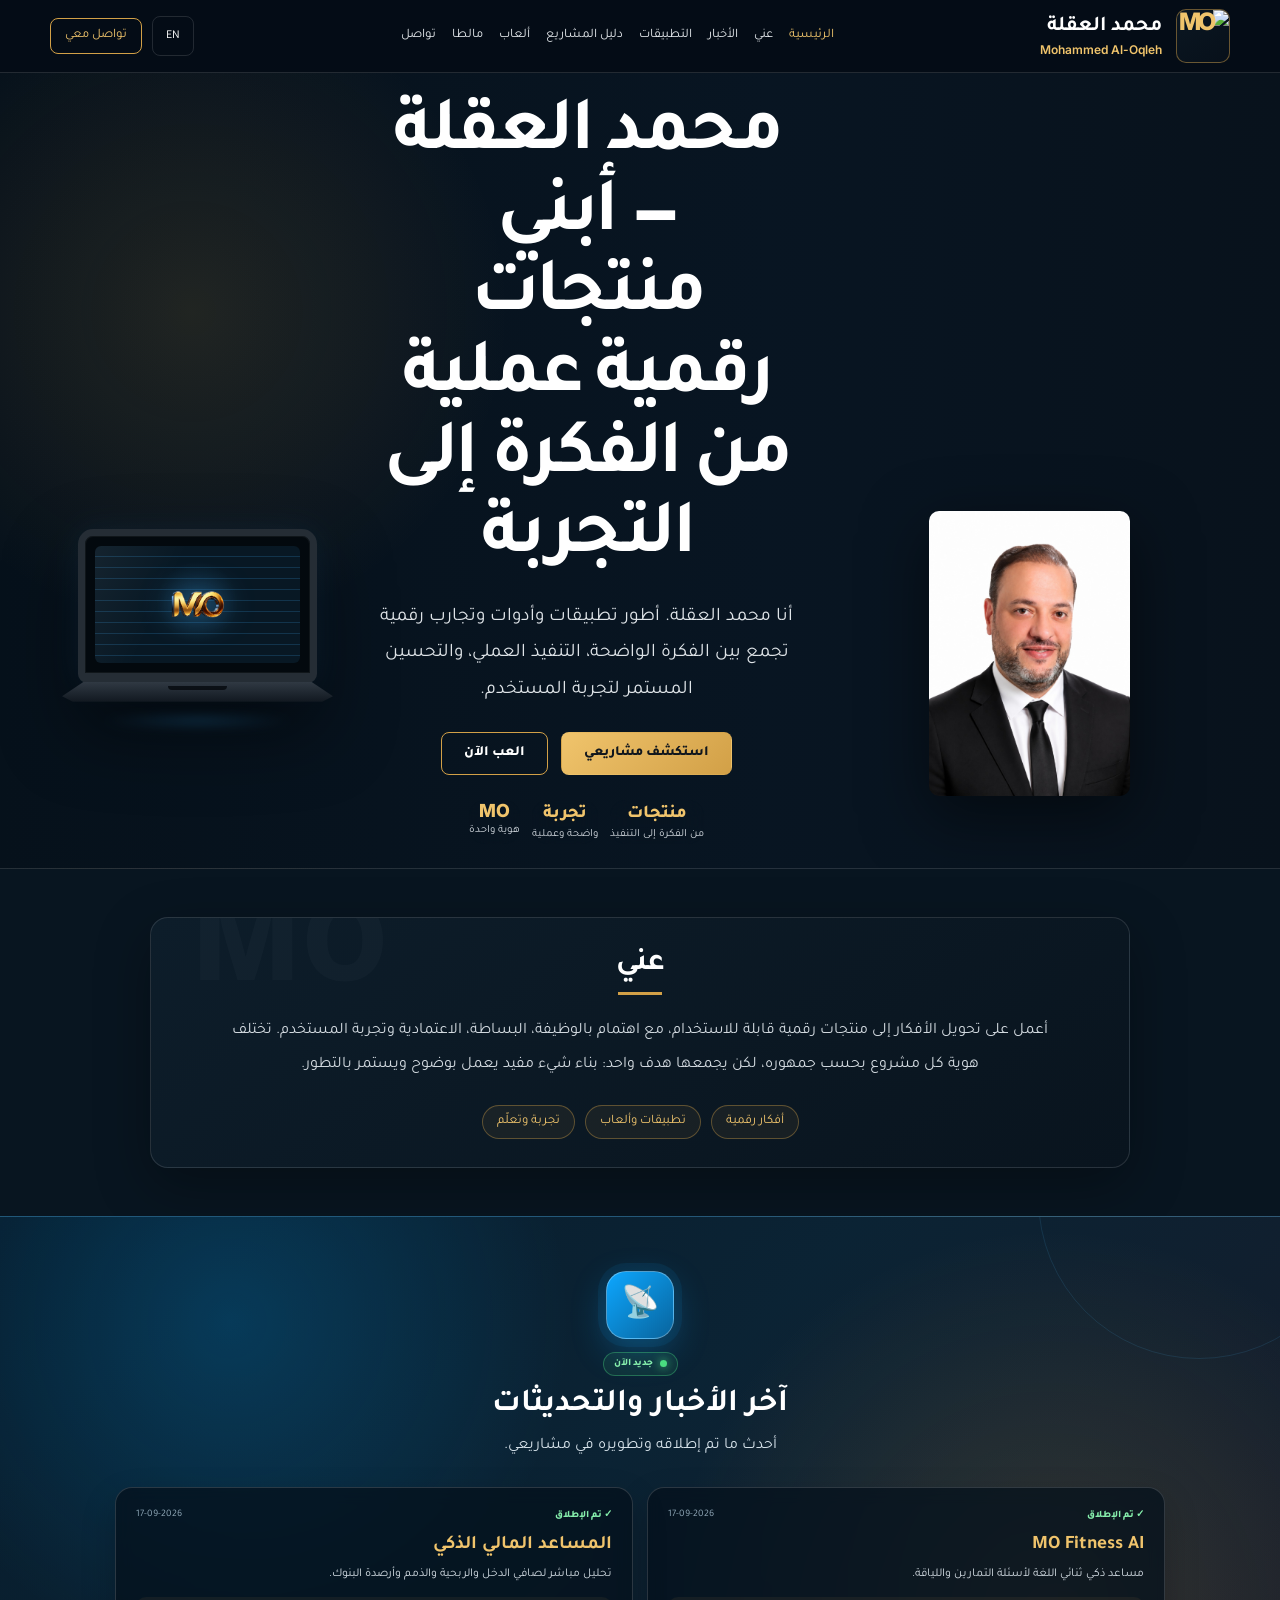
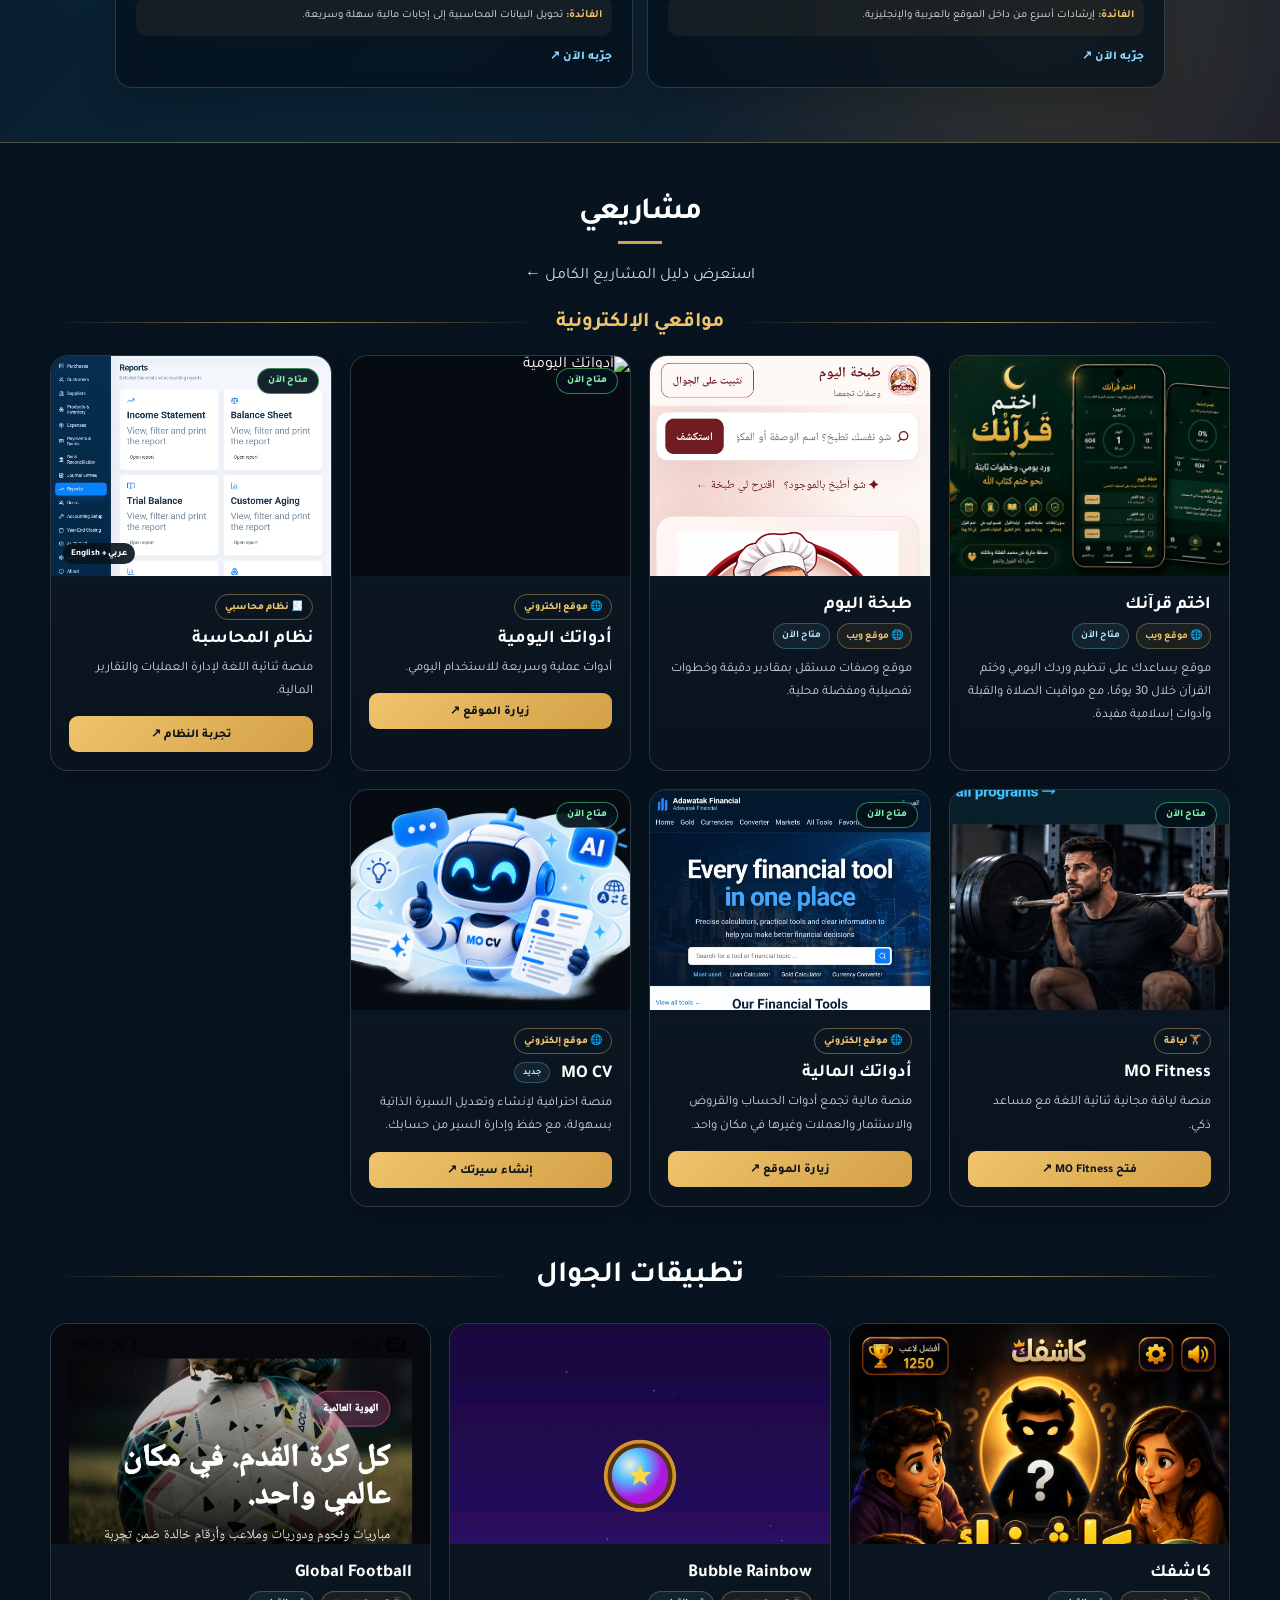
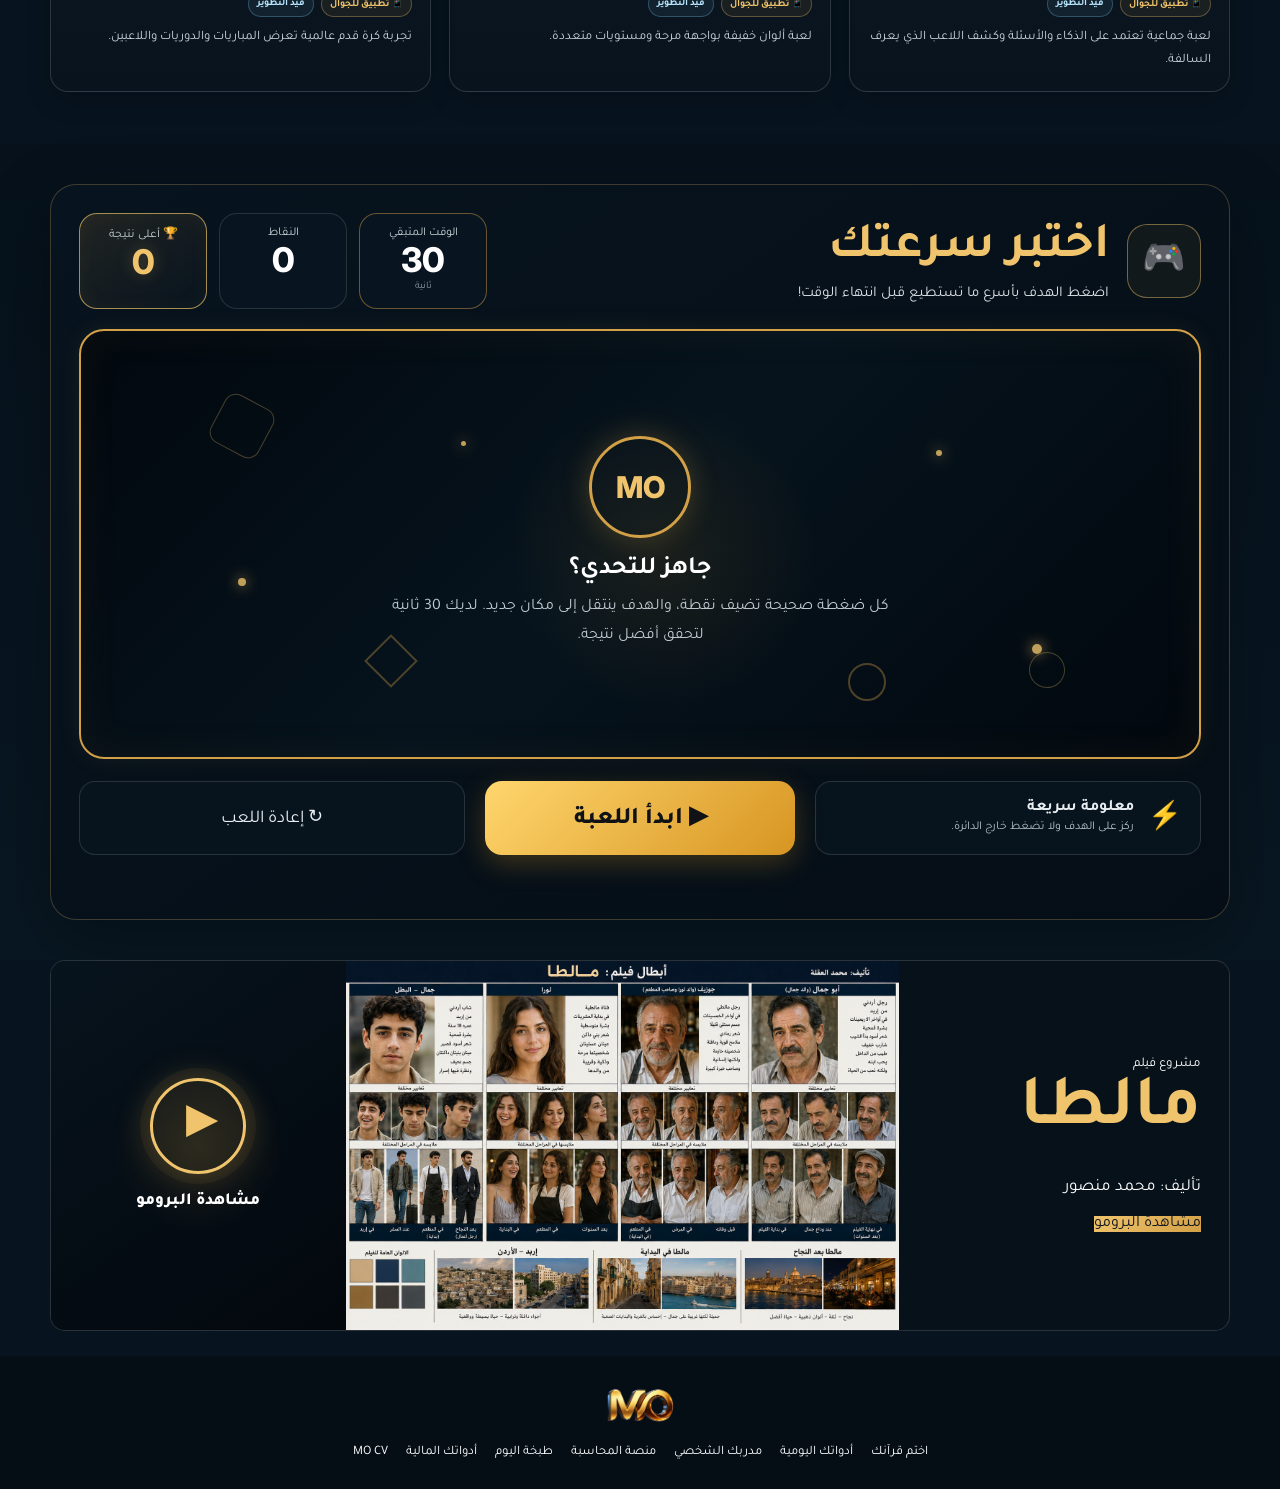
==== index.html @ ea8c71a7 "Improve portfolio navigation and keyboard access to projects" ====
<!DOCTYPE html>
<html lang="ar" dir="rtl">
<head>
<meta charset="UTF-8">
<meta name="viewport" content="width=device-width,initial-scale=1">
<meta name="description" content="الموقع الرسمي لمحمد العقلة (Mohammed Al-Oqleh)، مطوّر مشاريع رقمية وتطبيقات وأدوات وألعاب. Mohammed Al-Oqleh official website.">
<meta name="keywords" content="محمد العقلة, Mohammed Al-Oqleh, محمد عقلة, Mohammad Al-Oqleh, Mohammed Aloqleh, Mohammad Aloqleh, Moqleh, الموقع الرسمي, تطبيقات, ألعاب, مشاريع رقمية">
<meta name="author" content="Mohammed Al-Oqleh">
<meta name="robots" content="index,follow,max-image-preview:large,max-snippet:-1,max-video-preview:-1">
<meta name="theme-color" content="#07111b">
<link rel="canonical" href="https://moqleh.github.io/mohammed-al-oqleh-official/">
<link rel="icon" href="assets/img/mo-logo.svg" type="image/svg+xml">
<meta property="og:type" content="website">
<meta property="og:locale" content="ar_JO">
<meta property="og:locale:alternate" content="en_US">
<meta property="og:site_name" content="Mohammed Al-Oqleh | محمد العقلة">
<meta property="og:title" content="محمد العقلة | Mohammed Al-Oqleh — الموقع الرسمي">
<meta property="og:description" content="الموقع الرسمي لمحمد العقلة (Mohammed Al-Oqleh): مشاريع رقمية وتطبيقات وأدوات وألعاب.">
<meta property="og:url" content="https://moqleh.github.io/mohammed-al-oqleh-official/">
<meta property="og:image" content="https://moqleh.github.io/mohammed-al-oqleh-official/assets/img/portrait.png">
<meta name="twitter:card" content="summary_large_image">
<meta name="twitter:title" content="محمد العقلة | Mohammed Al-Oqleh">
<meta name="twitter:description" content="الموقع الرسمي لمحمد العقلة (Mohammed Al-Oqleh) — تطبيقات وألعاب ومشاريع رقمية.">
<meta name="twitter:image" content="https://moqleh.github.io/mohammed-al-oqleh-official/assets/img/portrait.png">
<title>محمد العقلة | Mohammed Al-Oqleh — الموقع الرسمي</title>
<script type="application/ld+json">{"@context":"https://schema.org","@type":"Person","name":"محمد العقلة","alternateName":["Mohammed Al-Oqleh","Mohammad Al-Oqleh","Mohammed Aloqleh","Mohammad Aloqleh","محمد عقلة"],"url":"https://moqleh.github.io/mohammed-al-oqleh-official/","image":"https://moqleh.github.io/mohammed-al-oqleh-official/assets/img/portrait.png","description":"أطوّر مشاريع رقمية عملية تجمع بين التطبيقات والأدوات والمحتوى الإبداعي، مع التركيز على الوضوح وسهولة الاستخدام والخصوصية.","knowsAbout":["Digital Projects","Apps","Games","Creative Projects"]}</script>
<link rel="preconnect" href="https://fonts.googleapis.com">
<link rel="preconnect" href="https://fonts.gstatic.com" crossorigin>
<link href="https://fonts.googleapis.com/css2?family=Tajawal:wght@400;500;700;800&family=Inter:wght@500;600;700;800&display=swap" rel="stylesheet">
<style>
:root{--bg:#07111b;--panel:#0c1926;--gold:#d2a047;--gold2:#f0c46c;--line:rgba(255,255,255,.12);--shadow:0 18px 55px rgba(0,0,0,.32)}
*{box-sizing:border-box}html{scroll-behavior:smooth}body{margin:0;background:var(--bg);color:#fff;font-family:Tajawal,sans-serif}body.en{direction:ltr;font-family:Inter,Tajawal,sans-serif}a{text-decoration:none;color:inherit}button{font:inherit}img{display:block;max-width:100%}.container{width:min(1460px,calc(100% - 34px));margin:auto}.section{scroll-margin-top:80px}
.header{position:sticky;top:0;z-index:80;background:rgba(5,13,22,.96);backdrop-filter:blur(14px);border-bottom:1px solid var(--line)}.nav{height:72px;display:flex;align-items:center;justify-content:space-between;gap:22px}.brand{display:flex;align-items:center;gap:14px}.logo-mo{width:54px;height:54px;border:1px solid rgba(210,160,71,.48);border-radius:10px;display:grid;place-items:center;color:var(--gold2);font:800 24px/1 Inter,sans-serif;letter-spacing:-3px;background:linear-gradient(145deg,#0b1722,#07101a)}.brand-copy strong{font-size:24px;display:block;line-height:1}.brand-copy span{font:600 12px Inter,sans-serif;color:var(--gold2);display:block;margin-top:5px}.nav-links{display:flex;align-items:center;gap:22px}.nav-links a{font-size:14px;color:#e7ebef;padding:26px 0}.nav-links a:hover,.nav-links a.active{color:var(--gold2)}.nav-actions{display:flex;align-items:center;gap:10px}.lang-btn,.menu-btn{background:transparent;color:#fff;border:1px solid var(--line);border-radius:8px;cursor:pointer;height:40px}.lang-btn{padding:0 13px;font-size:12px}.menu-btn{width:42px;display:none;font-size:20px}.top-contact{border:1px solid var(--gold);color:var(--gold2);padding:9px 14px;border-radius:8px;font-size:13px}
.hero{overflow:hidden;background:radial-gradient(circle at 15% 30%,rgba(210,160,71,.13),transparent 26%),linear-gradient(90deg,#06111b,#081522 60%,#08121c);border-bottom:1px solid var(--line)}.hero-grid{min-height:490px;display:grid;grid-template-columns:34% 41% 25%;align-items:end}.portrait-wrap{height:430px;display:flex;align-items:center;justify-content:center;padding:34px 18px}.portrait{height:auto;max-height:285px;width:auto;max-width:66%;object-fit:contain;object-position:center;filter:drop-shadow(0 20px 32px rgba(0,0,0,.5));border-radius:10px}.hero-copy{align-self:center;text-align:center;padding:24px 34px}.hero-copy h1{font-size:clamp(34px,3.6vw,54px);line-height:1.28;margin:0 0 14px}.hero-copy h1 b{display:block;color:var(--gold2)}.hero-copy p{font-size:16px;line-height:2;color:#dfe4e8}.hero-actions{display:flex;gap:13px;justify-content:center;flex-wrap:wrap;margin-top:23px}.btn{display:inline-flex;align-items:center;justify-content:center;border-radius:8px;padding:12px 22px;font-weight:800;font-size:14px;border:1px solid transparent;cursor:pointer}.btn-gold{background:linear-gradient(135deg,var(--gold2),var(--gold));color:#10161d}.btn-outline{border-color:var(--gold);color:#fff}.stats{display:flex;justify-content:center;gap:42px;flex-wrap:wrap;margin-top:25px}.stat strong{font:800 18px Inter,Tajawal,sans-serif;display:block;color:var(--gold2)}.stat span{font-size:11px;color:#d4dae0}
.workspace{height:490px;display:flex;align-items:center;justify-content:center;padding:46px 12px 34px}.laptop-scene{width:100%;max-width:360px;position:relative;filter:drop-shadow(0 28px 38px rgba(0,0,0,.48))}.laptop{position:relative;width:88%;aspect-ratio:1.55/1;margin:0 auto;border:7px solid #252d35;border-bottom-width:10px;border-radius:15px 15px 9px 9px;background:#03090e;padding:10px;box-shadow:inset 0 0 0 1px rgba(255,255,255,.05),0 0 30px rgba(49,139,205,.10)}.laptop-screen{width:100%;height:100%;border-radius:6px;display:flex;align-items:center;justify-content:center;position:relative;overflow:hidden;background:radial-gradient(circle at 50% 48%,rgba(54,158,229,.16),transparent 34%),repeating-linear-gradient(180deg,#081824 0 10px,#12344c 10px 11px)}.laptop-screen:before{content:"";position:absolute;inset:0;background:linear-gradient(115deg,rgba(255,255,255,.05),transparent 36%);pointer-events:none}.laptop-screen img{width:43%;height:auto;object-fit:contain;position:relative;z-index:1;filter:drop-shadow(0 0 16px rgba(75,181,255,.42))}.laptop-base{width:100%;height:20px;margin:-1px auto 0;background:linear-gradient(180deg,#303943,#111820);clip-path:polygon(8% 0,92% 0,100% 72%,96% 100%,4% 100%,0 72%);position:relative}.laptop-base:after{content:"";position:absolute;left:39%;right:39%;top:4px;height:4px;border-radius:0 0 8px 8px;background:#080d12;opacity:.9}.laptop-glow{width:74%;height:18px;margin:10px auto 0;border-radius:50%;background:radial-gradient(ellipse,rgba(46,154,225,.20),transparent 68%);filter:blur(5px)}
.about{padding:55px 0;background:#081520}.about-card{max-width:980px;margin:auto;text-align:center;background:linear-gradient(145deg,#0d1d2a,#09141e);border:1px solid var(--line);border-radius:18px;padding:34px 42px;box-shadow:var(--shadow)}.section-title{text-align:center;font-size:31px;margin:0 0 20px}.section-title:after{content:"";display:block;width:44px;height:3px;background:var(--gold);margin:9px auto}.about-card p{margin:0 auto;color:#d3dae0;font-size:16px;line-height:2.1;max-width:820px}.about-tags{display:flex;justify-content:center;gap:10px;flex-wrap:wrap;margin-top:22px}.about-tags span{border:1px solid rgba(210,160,71,.38);background:rgba(210,160,71,.07);color:var(--gold2);padding:8px 14px;border-radius:30px;font-size:13px}
.apps{padding:35px 0 38px;background:#07131e}.apps-grid{display:grid;grid-template-columns:repeat(auto-fit,minmax(185px,1fr));gap:12px}.app-card{background:linear-gradient(180deg,#0d1a27,#09131d);border:1px solid rgba(255,255,255,.14);border-radius:15px;overflow:hidden;box-shadow:0 9px 25px rgba(0,0,0,.17)}.app-img{height:255px;background:#050b11;overflow:hidden}.app-img img{width:100%;height:100%;object-fit:cover;object-position:top}.app-info{padding:15px 14px 16px}.app-badges{display:flex;gap:7px;flex-wrap:wrap;margin:0 0 9px}.app-badge{display:inline-flex;align-items:center;gap:5px;border:1px solid rgba(240,196,108,.32);background:rgba(210,160,71,.08);color:var(--gold2);padding:5px 8px;border-radius:20px;font-size:10px;font-weight:700}.app-badge.status{border-color:rgba(125,211,252,.28);background:rgba(125,211,252,.07);color:#b9e7ff}.app-info h3{font-size:19px;margin:0 0 7px}.app-info p{font-size:12px;line-height:1.75;color:#c7d0d7;margin:0}
.game{padding:46px 0;background:linear-gradient(180deg,#06111b,#081722)}.game-shell{border:1px solid rgba(240,196,108,.24);border-radius:26px;background:radial-gradient(circle at 48% 48%,rgba(210,160,71,.07),transparent 32%),linear-gradient(145deg,#07131e,#050e16);padding:28px;box-shadow:0 24px 70px rgba(0,0,0,.28)}.game-head{display:grid;grid-template-columns:1fr auto;gap:24px;align-items:center;margin-bottom:20px}.game-title{display:flex;align-items:center;gap:18px}.game-icon{width:74px;height:74px;border:1px solid rgba(240,196,108,.45);border-radius:20px;display:grid;place-items:center;font-size:35px;color:var(--gold2);background:rgba(210,160,71,.06)}.game-title h2{font-size:clamp(30px,4vw,50px);margin:0;color:var(--gold2)}.game-title p{margin:6px 0 0;color:#dbe2e7;font-size:15px}.game-stats{display:grid;grid-template-columns:repeat(3,128px);gap:12px}.game-stat{border:1px solid rgba(255,255,255,.13);border-radius:18px;padding:12px 10px;text-align:center;background:#08141f}.game-stat:first-child{border-color:rgba(210,160,71,.48)}.game-stat.high-score{border-color:rgba(255,214,109,.62);background:linear-gradient(145deg,rgba(210,160,71,.13),#08141f);box-shadow:inset 0 0 20px rgba(210,160,71,.05)}.game-stat.high-score strong{color:var(--gold2);text-shadow:0 0 15px rgba(240,196,108,.25)}.game-stat span{display:block;font-size:12px;color:#c9d1d7}.game-stat strong{display:block;margin-top:3px;font:800 34px/1 Inter,Tajawal,sans-serif;color:#fff}.game-stat small{font-size:10px;color:#8e9ba6}.arena{position:relative;height:430px;border:2px solid var(--gold);border-radius:25px;overflow:hidden;background:radial-gradient(circle at 52% 52%,rgba(215,149,27,.10),transparent 25%),linear-gradient(135deg,#02080e,#06131d 48%,#02080e);box-shadow:inset 0 0 44px rgba(210,160,71,.06),0 0 25px rgba(210,160,71,.08);touch-action:manipulation;transition:.25s}.arena.danger{border-color:#ff7c56;box-shadow:inset 0 0 50px rgba(255,92,48,.12),0 0 34px rgba(255,92,48,.22);animation:dangerPulse .7s ease-in-out infinite alternate}.arena:before,.arena:after{content:"";position:absolute;border:1px solid rgba(240,196,108,.28);transform:rotate(28deg)}.arena:before{width:52px;height:52px;left:12%;top:16%;border-radius:12px}.arena:after{width:34px;height:34px;right:12%;bottom:16%;border-radius:50%}.particle{position:absolute;width:8px;height:8px;border-radius:50%;background:var(--gold2);box-shadow:0 0 14px var(--gold2);opacity:.8}.p1{left:14%;top:58%}.p2{left:34%;top:26%;width:5px;height:5px}.p3{right:23%;top:28%;width:6px;height:6px}.p4{right:14%;bottom:24%;width:10px;height:10px}.shape{position:absolute;width:38px;height:38px;border:2px solid rgba(210,160,71,.65);opacity:.55}.s1{left:26%;bottom:18%;transform:rotate(45deg)}.s2{right:28%;bottom:13%;border-radius:50%}.game-target{position:absolute;width:96px;height:96px;border-radius:50%;border:4px solid #ffd66d;background:radial-gradient(circle,#2d210d 0,#0b0c0d 66%);color:#ffe39a;font:800 28px/1 Inter,sans-serif;display:none;place-items:center;cursor:pointer;box-shadow:0 0 0 8px rgba(210,160,71,.12),0 0 32px rgba(255,190,57,.75);transition:transform .09s ease,box-shadow .12s ease}.game-target:active{transform:scale(.88)}.game-target.hit{animation:targetHit .18s ease-out}.game-ready{position:absolute;inset:0;display:flex;flex-direction:column;align-items:center;justify-content:center;text-align:center;padding:25px}.game-ready .ready-mark{width:102px;height:102px;border-radius:50%;display:grid;place-items:center;border:3px solid var(--gold);color:var(--gold2);font:800 30px Inter,sans-serif;box-shadow:0 0 28px rgba(210,160,71,.26);margin-bottom:17px}.game-ready h3{font-size:25px;margin:0 0 8px}.game-ready p{color:#bfc9d0;margin:0;max-width:520px;line-height:1.8}.game-controls{display:grid;grid-template-columns:1fr auto 1fr;align-items:center;gap:20px;margin-top:22px}.game-tip,.reset-game{border:1px solid rgba(255,255,255,.13);border-radius:16px;background:#07131d;color:#e8edf1;min-height:74px}.game-tip{padding:14px 18px;display:flex;align-items:center;gap:14px}.game-tip b{color:var(--gold2);font-size:27px}.game-tip strong{display:block}.game-tip span{font-size:12px;color:#b8c1c8}.start-game{border:0;border-radius:17px;min-width:310px;min-height:74px;padding:0 38px;background:linear-gradient(135deg,#ffd66d,#d79522);color:#101215;font-size:24px;font-weight:800;cursor:pointer;box-shadow:0 8px 28px rgba(215,149,34,.28)}.reset-game{padding:0 28px;font-size:18px;cursor:pointer}.game-message{text-align:center;margin-top:12px;min-height:24px;color:var(--gold2);font-weight:700;transition:.15s}.game-message.flash{transform:scale(1.04);text-shadow:0 0 16px rgba(240,196,108,.55)}
@keyframes targetHit{0%{transform:scale(1)}45%{transform:scale(.78);box-shadow:0 0 0 14px rgba(255,214,109,.18),0 0 48px rgba(255,190,57,.95)}100%{transform:scale(1)}}@keyframes dangerPulse{from{filter:saturate(1)}to{filter:saturate(1.35)}}
.film{padding:0 0 25px;background:#07131e}.film-panel{display:grid;grid-template-columns:28% 47% 25%;border:1px solid rgba(255,255,255,.14);border-radius:15px;overflow:hidden;background:#07111a;min-height:275px}.film-title{padding:32px 28px;display:flex;flex-direction:column;justify-content:center}.film-title h2{font-size:72px;line-height:1;margin:4px 0 12px;color:var(--gold2)}.film-title p{font-size:17px}.film-actions a{padding:10px 14px;border-radius:7px;font-size:12px}.cast{overflow:hidden;background:#0c151d}.cast img{width:100%;height:100%;object-fit:cover}.video-card{position:relative;border:0;width:100%;min-height:275px;background:radial-gradient(circle at 50% 50%,rgba(210,160,71,.12),transparent 36%),linear-gradient(145deg,#07131d,#03080d);display:flex;flex-direction:column;align-items:center;justify-content:center;gap:18px;cursor:pointer;color:var(--gold2)}.video-card:hover .video-icon{transform:scale(1.06)}.video-card:focus-visible{outline:2px solid var(--gold2);outline-offset:-4px}.video-icon{width:96px;height:96px;border-radius:50%;display:grid;place-items:center;border:3px solid var(--gold2);background:rgba(210,160,71,.08);font-size:42px;line-height:1;padding-left:7px;box-shadow:0 0 0 10px rgba(210,160,71,.06),0 0 34px rgba(210,160,71,.26);transition:.2s}.video-label{font-size:17px;font-weight:800;color:#fff;letter-spacing:.1px}.footer{background:#050d15;padding:0 0 18px}.footer-strip{border:1px solid rgba(255,255,255,.14);border-radius:13px;min-height:76px;display:flex;align-items:center;justify-content:space-between;padding:15px 28px;gap:20px}.feature-row{display:flex;gap:35px;flex-wrap:wrap}.feature{font-size:12px}.contact-row{display:grid;grid-template-columns:auto auto;align-items:center;justify-content:center;gap:10px 14px;text-align:center}.contact-row>a{max-width:100%;overflow-wrap:anywhere}.contact-row>a:first-child{grid-column:1/-1}.contact-row .wa{grid-column:2;grid-row:2}.wa{width:34px;height:34px;border-radius:50%;display:grid;place-items:center;background:#20bd58}.modal{position:fixed;inset:0;background:rgba(0,0,0,.88);z-index:100;display:none;align-items:center;justify-content:center;padding:22px}.modal.open{display:flex}.modal-card{width:min(1080px,100%);max-height:92vh;overflow:auto;background:#0b1722;border:1px solid rgba(255,255,255,.15);border-radius:18px;box-shadow:var(--shadow);padding:20px}.modal-top{display:flex;justify-content:space-between;align-items:center;margin-bottom:16px}.modal-top h3{margin:0;font-size:25px}.close{border:1px solid var(--line);background:#0d1b28;color:#fff;border-radius:8px;width:42px;height:42px;cursor:pointer}.video-wrap video{display:block;width:100%;max-height:75vh;border-radius:12px;background:#000}
@media(max-width:1200px){.hero-grid{grid-template-columns:38% 62%}.workspace{display:none}.portrait-wrap{height:390px;padding:28px 14px}.portrait{max-height:245px;max-width:60%}.apps-grid{grid-template-columns:repeat(3,1fr)}.game-head{grid-template-columns:1fr}.game-stats{grid-template-columns:repeat(3,1fr)}.game-controls{grid-template-columns:1fr 1fr}.start-game{grid-column:1/-1;grid-row:1;min-width:0}.game-tip,.reset-game{min-width:0}}
@media(max-width:820px){.nav-links{display:none;position:absolute;top:72px;right:17px;left:17px;background:#07121c;border:1px solid var(--line);border-radius:12px;padding:12px;flex-direction:column}.nav-links.open{display:flex}.nav-links a{padding:11px 8px}.menu-btn{display:block}.top-contact{display:none}.hero-grid{grid-template-columns:1fr}.hero-copy{order:1;padding:32px 10px}.portrait-wrap{order:2;height:250px;padding:18px 10px;align-items:center}.portrait{max-height:175px;max-width:46%}.apps-grid{grid-template-columns:repeat(2,1fr)}.game-shell{padding:18px}.game-title{align-items:flex-start}.game-icon{width:58px;height:58px;font-size:28px}.arena{height:360px}.game-controls{grid-template-columns:1fr}.start-game,.game-tip,.reset-game{grid-column:auto;grid-row:auto;width:100%}.film-panel{grid-template-columns:1fr}.film-title{text-align:center}.cast{height:430px}.video-card{height:280px;min-height:280px}.footer-strip{flex-direction:column;text-align:center}.about-card{padding:28px 20px}}
@media(max-width:520px){.container{width:min(100% - 20px,1460px)}.brand-copy strong{font-size:18px}.brand-copy span{font-size:10px}.logo-mo{width:44px;height:44px}.nav{gap:8px}.nav-actions{gap:6px}.lang-btn{display:inline-flex;align-items:center;justify-content:center;min-width:44px;padding:0 9px;font-size:11px;white-space:nowrap}.menu-btn{width:40px}.portrait-wrap{height:215px;padding:14px 8px}.portrait{max-height:150px;max-width:48%}.apps-grid{grid-template-columns:1fr}.app-img{height:360px}.game-shell{padding:13px;border-radius:19px}.game-title{gap:11px}.game-icon{display:none}.game-title h2{font-size:31px}.game-title p{font-size:13px}.game-stats{gap:7px}.game-stat{padding:9px 4px}.game-stat strong{font-size:27px}.arena{height:320px;border-radius:18px}.game-target{width:78px;height:78px;font-size:23px}.start-game{min-height:62px;font-size:20px}.game-tip,.reset-game{min-height:62px}.film-title h2{font-size:56px}}
.project-group-title{display:flex;align-items:center;gap:12px;margin:0 0 20px;color:var(--gold2);font-size:21px}.project-group-title::before,.project-group-title::after,.project-divider::before,.project-divider::after{content:"";flex:1;height:1px;background:linear-gradient(90deg,transparent,rgba(240,196,108,.65),transparent)}.project-divider{display:flex;align-items:center;gap:16px;margin:52px 0 28px}.project-divider h3{margin:0;color:#fff;font-size:clamp(23px,3vw,30px);white-space:nowrap}.project-grid{display:grid;grid-template-columns:repeat(auto-fit,minmax(185px,1fr));gap:12px}.site-live-badge{position:absolute;top:12px;right:12px;z-index:3;padding:6px 10px;border-radius:20px;background:rgba(5,17,27,.92);border:1px solid rgba(74,222,128,.55);color:#86efac;font-size:10px;font-weight:800}.app-img{position:relative}.site-type{display:inline-flex;margin-bottom:8px;padding:5px 9px;border-radius:20px;border:1px solid rgba(240,196,108,.4);color:var(--gold2);font-size:10px;font-weight:800}.site-cta{display:flex;justify-content:center;margin-top:13px;padding:10px;border-radius:9px;background:linear-gradient(135deg,var(--gold2),var(--gold));color:#10161d;font-size:12px;font-weight:800}.accounting-preview{height:255px;position:relative;overflow:hidden;background:#eef4fb}.accounting-preview iframe{position:absolute;top:0;left:0;width:1420px;height:900px;border:0;transform:scale(.18);transform-origin:top left;pointer-events:none}.lang-chip{position:absolute;left:12px;bottom:12px;z-index:3;padding:5px 8px;border-radius:15px;background:rgba(6,18,29,.9);font-size:9px;font-weight:800}@media(max-width:520px){.project-grid{grid-template-columns:1fr}.accounting-preview{height:300px}.accounting-preview iframe{width:1420px;height:900px;transform:scale(.215);transform-origin:top left}.project-divider{margin:40px 0 24px}}
</style>
<style id="portfolio-accessibility">
.skip-to-content{position:absolute;top:-90px;right:14px;z-index:120;background:#f0c46c;color:#09111a;padding:11px 17px;border-radius:8px;font-weight:800}.skip-to-content:focus{top:10px}
</style>
<style id="portfolio-ux-polish">
:where(button,a,input,select,textarea,[tabindex]):focus-visible{outline:3px solid rgba(125,211,252,.55);outline-offset:4px}
.app-card,.project-card,.game-shell,.malta-card{transition:transform .2s ease,box-shadow .2s ease,border-color .2s ease}
@media(hover:hover){.app-card:hover,.project-card:hover{transform:translateY(-5px);box-shadow:0 18px 44px rgba(0,0,0,.24)}}
@media(max-width:640px){.app-card,.project-card{scroll-margin-top:90px}button,a{touch-action:manipulation}}
@media(prefers-reduced-motion:reduce){*,*:before,*:after{scroll-behavior:auto!important;transition-duration:.01ms!important;animation-duration:.01ms!important;animation-iteration-count:1!important}}
</style><style id="personal-brand-refresh">
.hero-copy h1{font-size:clamp(42px,6vw,78px);line-height:1.05;letter-spacing:-.045em;max-width:900px}.hero-copy>p{font-size:clamp(16px,1.5vw,20px);line-height:1.9;max-width:760px}.stats{gap:12px}.stat{border-radius:16px;backdrop-filter:blur(12px)}.about-card{position:relative;overflow:hidden}.about-card:before{content:"MO";position:absolute;inset-inline-end:4%;top:-22px;font-size:130px;font-weight:1000;line-height:1;color:rgba(255,255,255,.025);pointer-events:none}.section-title{letter-spacing:-.035em}.app-card{border-radius:20px;overflow:hidden}.app-info{padding:18px}.app-info h3{font-size:1.15rem}.app-info p{line-height:1.75}.footer-strip{border-radius:18px}
@media(max-width:700px){.hero-copy h1{font-size:44px}.hero-copy>p{font-size:16px}.stats{grid-template-columns:1fr}.app-info{padding:15px}}
</style><style id="laptop-projects-layout">
/* Laptop layout: fewer, wider cards and consistent MO CV sizing */
@media (min-width: 769px) and (max-width: 1366px){
  .container{width:min(1180px,calc(100% - 40px))}
  .apps{padding:46px 0 54px}
  .project-grid,.apps-grid{grid-template-columns:repeat(3,minmax(0,1fr));gap:18px}
  .app-card{min-width:0;border-radius:18px}
  .app-img,.accounting-preview{height:220px}
  .app-info{padding:17px 16px 18px}
  .app-info h3{font-size:18px}
  .app-info p{font-size:12.5px;line-height:1.7}
  .site-cta{margin-top:12px}
  #websitesGrid + .project-grid{grid-template-columns:repeat(3,minmax(0,1fr));margin-top:18px}
  #websitesGrid + .project-grid .app-card{grid-column:auto}
  .accounting-preview iframe{transform:scale(.16)}
  .nav-links{gap:16px}
  .nav-links a{font-size:13px}
  .brand-copy strong{font-size:21px}
}
@media (min-width: 1000px) and (max-width: 1366px){
  #websitesGrid{grid-template-columns:repeat(3,minmax(0,1fr))}
}
@media (min-width: 769px) and (max-width: 999px){
  .project-grid,.apps-grid,#websitesGrid{grid-template-columns:repeat(2,minmax(0,1fr))}
  #websitesGrid + .project-grid{grid-template-columns:repeat(2,minmax(0,1fr))}
}
</style><style id="mo-cv-card-fix">
/* Keep MO CV the same card width as the website cards instead of stretching full-row. */
.mo-cv-grid{margin-top:18px;grid-template-columns:repeat(3,minmax(0,1fr));}
.mo-cv-grid .app-card{grid-column:auto;max-width:none;}
@media(min-width:1367px){.mo-cv-grid{grid-template-columns:repeat(6,minmax(0,1fr));}}
@media(min-width:769px) and (max-width:999px){.mo-cv-grid{grid-template-columns:repeat(2,minmax(0,1fr));}}
@media(max-width:768px){.mo-cv-grid{grid-template-columns:1fr;}}
</style><style id="websites-four-three-layout">
/* Websites section: exactly 4 cards on the first row and 3 on the second on laptop/desktop. */
@media (min-width:1000px){
  #websitesGrid{grid-template-columns:repeat(4,minmax(0,1fr));gap:18px}
  .mo-cv-grid{display:contents}
  #websitesGrid:has(+ .mo-cv-grid){margin-bottom:0}
  .mo-cv-grid .app-card{margin-top:18px}
}
</style></head>
<body>
<a class="skip-to-content" href="#apps" data-ar="تجاوز إلى المشاريع" data-en="Skip to projects">تجاوز إلى المشاريع</a>
<header class="header"><div class="container nav"><a class="brand" href="#home"><div class="logo-mo" style="overflow:hidden"><img src="https://raw.githubusercontent.com/Moqleh/mohammed-al-oqleh-official/main/MO%20LOGO.png?v=2" alt="MO" style="width:100%;height:100%;object-fit:contain;display:block"></div><div class="brand-copy"><strong data-ar="محمد العقلة" data-en="Mohammed Al-Oqleh">محمد العقلة</strong><span>Mohammed Al-Oqleh</span></div></a><nav class="nav-links" id="navLinks"><a class="active" href="#home" data-ar="الرئيسية" data-en="Home">الرئيسية</a><a href="#about" data-ar="عني" data-en="About">عني</a><a href="#apps" data-ar="التطبيقات" data-en="Apps">التطبيقات</a><a href="projects/" data-ar="دليل المشاريع" data-en="Project Directory">دليل المشاريع</a><a href="#game" data-ar="ألعاب" data-en="Games">ألعاب</a><a href="#malta" data-ar="مالطا" data-en="Malta">مالطا</a><a href="#contact" data-ar="تواصل" data-en="Contact">تواصل</a></nav><div class="nav-actions"><button class="lang-btn" id="langBtn" type="button" aria-label="Switch language">EN</button><a class="top-contact" href="https://wa.me/962799880062" target="_blank" rel="noopener noreferrer" data-ar="تواصل معي" data-en="Contact me">تواصل معي</a><button class="menu-btn" id="menuBtn" type="button" aria-label="فتح القائمة" aria-controls="navLinks" aria-expanded="false">☰</button></div></div></header>
<main>
<section class="hero section" id="home"><div class="container hero-grid"><div class="portrait-wrap"><img class="portrait" src="assets/img/portrait.png" alt="Mohammed Al-Oqleh - محمد العقلة"></div><div class="hero-copy"><h1 data-ar="محمد العقلة — أبني منتجات رقمية عملية من الفكرة إلى التجربة" data-en="Mohammed Al-Oqleh — I build practical digital products from idea to experience">محمد العقلة — أبني منتجات رقمية عملية من الفكرة إلى التجربة</h1><p data-ar="أنا محمد العقلة. أطور تطبيقات وأدوات وتجارب رقمية تجمع بين الفكرة الواضحة، التنفيذ العملي، والتحسين المستمر لتجربة المستخدم." data-en="I’m Mohammed Al-Oqleh. I build apps, tools and digital experiences around clear ideas, practical execution and continuous UX improvement.">أنا محمد العقلة. أطور تطبيقات وأدوات وتجارب رقمية تجمع بين الفكرة الواضحة، التنفيذ العملي، والتحسين المستمر لتجربة المستخدم.</p><div class="hero-actions"><a class="btn btn-gold" href="#apps" data-ar="استكشف مشاريعي" data-en="Explore my projects">استكشف مشاريعي</a><a class="btn btn-outline" href="#game" data-ar="العب الآن" data-en="Play now">العب الآن</a></div><div class="stats"><div class="stat"><strong data-ar="منتجات" data-en="Products">منتجات</strong><span data-ar="من الفكرة إلى التنفيذ" data-en="From idea to execution">من الفكرة إلى التنفيذ</span></div><div class="stat"><strong data-ar="تجربة" data-en="Experience">تجربة</strong><span data-ar="واضحة وعملية" data-en="Clear and practical">واضحة وعملية</span></div><div class="stat"><strong>MO</strong><span data-ar="هوية واحدة" data-en="One identity">هوية واحدة</span></div></div></div><div class="workspace"><div class="laptop-scene"><div class="laptop"><div class="laptop-screen"><img src="MO%20LOGO.png" alt="Mohammed Al-Oqleh logo"></div></div><div class="laptop-base"></div><div class="laptop-glow"></div></div></div></div></section>
<section class="about section" id="about"><div class="container"><div class="about-card"><h2 class="section-title" data-ar="عني" data-en="About Me">عني</h2><p data-ar="أعمل على تحويل الأفكار إلى منتجات رقمية قابلة للاستخدام، مع اهتمام بالوظيفة، البساطة، الاعتمادية وتجربة المستخدم. تختلف هوية كل مشروع بحسب جمهوره، لكن يجمعها هدف واحد: بناء شيء مفيد يعمل بوضوح ويستمر بالتطور." data-en="I turn ideas into usable digital products with an emphasis on function, simplicity, reliability and user experience. Each project has its own identity for its audience, while sharing one goal: build something useful, clear and continuously improving.">أعمل على تحويل الأفكار إلى منتجات رقمية قابلة للاستخدام، مع اهتمام بالوظيفة، البساطة، الاعتمادية وتجربة المستخدم. تختلف هوية كل مشروع بحسب جمهوره، لكن يجمعها هدف واحد: بناء شيء مفيد يعمل بوضوح ويستمر بالتطور.</p><div class="about-tags"><span data-ar="أفكار رقمية" data-en="Digital Ideas">أفكار رقمية</span><span data-ar="تطبيقات وألعاب" data-en="Apps & Games">تطبيقات وألعاب</span><span data-ar="تجربة وتعلّم" data-en="Explore & Learn">تجربة وتعلّم</span></div></div></div></section>
<section class="apps section" id="apps"><div class="container"><h2 class="section-title" data-ar="مشاريعي" data-en="My Projects">مشاريعي</h2><p style="text-align:center;margin:0 0 24px;color:#d3dae0"><a href="projects/" data-ar="استعرض دليل المشاريع الكامل ←" data-en="Explore the full project directory →">استعرض دليل المشاريع الكامل ←</a></p>
<h3 class="project-group-title" data-ar="مواقعي الإلكترونية" data-en="My Websites">مواقعي الإلكترونية</h3><div class="project-grid" id="websitesGrid">
<a class="app-card" href="https://moqleh.github.io/khatm-quran/" target="_blank" rel="noopener noreferrer"><div class="app-img"><img src="assets/img/quran.png" alt="اختم قرآنك" loading="lazy"></div><div class="app-info"><h3 data-ar="اختم قرآنك" data-en="Khatm Quran">اختم قرآنك</h3><div class="app-badges"><span class="app-badge" data-ar="🌐 موقع ويب" data-en="🌐 Website">🌐 موقع ويب</span><span class="app-badge status" data-ar="متاح الآن" data-en="Available Now">متاح الآن</span></div><p data-ar="موقع يساعدك على تنظيم وردك اليومي وختم القرآن خلال 30 يومًا، مع مواقيت الصلاة والقبلة وأدوات إسلامية مفيدة." data-en="A website that helps organize your daily Quran reading and complete the Quran in 30 days, with prayer times, Qibla and useful Islamic tools.">موقع يساعدك على تنظيم وردك اليومي وختم القرآن خلال 30 يومًا، مع مواقيت الصلاة والقبلة وأدوات إسلامية مفيدة.</p></div></a>
<a class="app-card" href="https://moqleh.github.io/tabkhat-al-yawm/" target="_blank" rel="noopener noreferrer"><div class="app-img"><img src="assets/img/Coking.jpg" alt="طبخة اليوم" loading="lazy"></div><div class="app-info"><h3 data-ar="طبخة اليوم" data-en="Today's Dish">طبخة اليوم</h3><div class="app-badges"><span class="app-badge" data-ar="🌐 موقع ويب" data-en="🌐 Website">🌐 موقع ويب</span><span class="app-badge status" data-ar="متاح الآن" data-en="Available Now">متاح الآن</span></div><p data-ar="موقع وصفات مستقل بمقادير دقيقة وخطوات تفصيلية ومفضلة محلية." data-en="Arabic and international recipes presented in a simple, clear and easy-to-follow way.">وصفات عربية وعالمية مرتبة بطريقة سهلة وواضحة للاستخدام اليومي.</p></div></a>
<a class="app-card" href="https://moqleh.github.io/daily-tools/" target="_blank" rel="noopener noreferrer"><div class="app-img"><span class="site-live-badge" data-ar="متاح الآن" data-en="LIVE">متاح الآن</span><img src="https://moqleh.github.io/daily-tools/daily-tools-hero.svg" alt="أدواتك اليومية" loading="lazy"></div><div class="app-info"><span class="site-type" data-ar="🌐 موقع إلكتروني" data-en="🌐 Website">🌐 موقع إلكتروني</span><h3 data-ar="أدواتك اليومية" data-en="Daily Tools">أدواتك اليومية</h3><p data-ar="أدوات عملية وسريعة للاستخدام اليومي." data-en="Fast, practical tools for everyday use.">أدوات عملية وسريعة للاستخدام اليومي.</p><span class="site-cta" data-ar="زيارة الموقع ↗" data-en="Visit website ↗">زيارة الموقع ↗</span></div></a>
<a class="app-card" href="https://moqleh.github.io/accounting-platform/about/" target="_blank" rel="noopener noreferrer"><div class="app-img"><span class="site-live-badge" data-ar="متاح الآن" data-en="LIVE">متاح الآن</span><img src="assets/img/ACC.jpg" alt="نظام المحاسبة" loading="lazy" style="object-position:center 32%;"><span class="lang-chip">عربي + English</span></div><div class="app-info"><span class="site-type" data-ar="🧾 نظام محاسبي" data-en="🧾 Accounting">🧾 نظام محاسبي</span><h3 data-ar="نظام المحاسبة" data-en="Accounting System">نظام المحاسبة</h3><p data-ar="منصة ثنائية اللغة لإدارة العمليات والتقارير المالية." data-en="A bilingual platform for accounting operations and financial reports.">منصة ثنائية اللغة لإدارة العمليات والتقارير المالية.</p><span class="site-cta" data-ar="تجربة النظام ↗" data-en="Try the system ↗">تجربة النظام ↗</span></div></a>
<a class="app-card" href="https://moqleh.github.io/mo-fitness/" target="_blank" rel="noopener noreferrer"><div class="app-img"><span class="site-live-badge" data-ar="متاح الآن" data-en="LIVE">متاح الآن</span><img src="assets/img/MO FITNESS.jpg" alt="MO Fitness" loading="lazy" style="object-position:center 42%;transform:scale(1.28);transform-origin:center center;"></div><div class="app-info"><span class="site-type" data-ar="🏋️ لياقة" data-en="🏋️ Fitness">🏋️ لياقة</span><h3>MO Fitness</h3><p data-ar="منصة لياقة مجانية ثنائية اللغة مع مساعد ذكي." data-en="A free bilingual fitness platform with an AI assistant.">منصة لياقة مجانية ثنائية اللغة مع مساعد ذكي.</p><span class="site-cta" data-ar="فتح MO Fitness ↗" data-en="Open MO Fitness ↗">فتح MO Fitness ↗</span></div></a>
<a class="app-card" href="https://moqleh.github.io/adawatak-financial/ar/" target="_blank" rel="noopener noreferrer"><div class="app-img"><span class="site-live-badge" data-ar="متاح الآن" data-en="LIVE">متاح الآن</span><img src="assets/img/Ftools.jpg" alt="أدواتك المالية" loading="lazy"></div><div class="app-info"><span class="site-type" data-ar="🌐 موقع إلكتروني" data-en="🌐 Website">🌐 موقع إلكتروني</span><h3 data-ar="أدواتك المالية" data-en="Financial Tools">أدواتك المالية</h3><p data-ar="منصة مالية تجمع أدوات الحساب والقروض والاستثمار والعملات وغيرها في مكان واحد." data-en="A financial platform bringing calculators, loans, investments, currencies and more together in one place.">منصة مالية تجمع أدوات الحساب والقروض والاستثمار والعملات وغيرها في مكان واحد.</p><span class="site-cta" data-ar="زيارة الموقع ↗" data-en="Visit website ↗">زيارة الموقع ↗</span></div></a>
<a class="app-card" href="https://moqleh.github.io/mo-cv/" target="_blank" rel="noopener noreferrer"><div class="app-img"><span class="site-live-badge" data-ar="متاح الآن" data-en="LIVE">متاح الآن</span><img src="assets/img/09-ai-assistant.webp" alt="MO CV AI Assistant" loading="lazy"></div><div class="app-info"><span class="site-type" data-ar="🌐 موقع إلكتروني" data-en="🌐 Website">🌐 موقع إلكتروني</span><h3>MO CV <span class="app-badge status" data-ar="جديد" data-en="NEW" style="vertical-align:middle;margin-inline-start:7px;font-size:9px;padding:4px 8px;">جديد</span></h3><p data-ar="منصة احترافية لإنشاء وتعديل السيرة الذاتية بسهولة، مع حفظ وإدارة السير من حسابك." data-en="A professional platform to create and edit CVs easily, with account-based resume saving and management.">منصة احترافية لإنشاء وتعديل السيرة الذاتية بسهولة، مع حفظ وإدارة السير من حسابك.</p><span class="site-cta" data-ar="إنشاء سيرتك ↗" data-en="Create your CV ↗">إنشاء سيرتك ↗</span></div></a>
</div>
<div class="project-divider"><h3 data-ar="تطبيقات الجوال" data-en="Mobile Apps">تطبيقات الجوال</h3></div><div class="project-grid" id="mobileAppsGrid">
<article class="app-card"><div class="app-img"><img src="assets/img/kashfak-home.jpg" alt="كاشفك" loading="lazy"></div><div class="app-info"><h3 data-ar="كاشفك" data-en="Kashfak">كاشفك</h3><div class="app-badges"><span class="app-badge" data-ar="📱 تطبيق للجوال" data-en="📱 Mobile App">📱 تطبيق للجوال</span><span class="app-badge status" data-ar="قيد التطوير" data-en="In Development">قيد التطوير</span></div><p data-ar="لعبة جماعية تعتمد على الذكاء والأسئلة وكشف اللاعب الذي يعرف السالفة." data-en="A fun group game based on questions, deduction and discovering who knows the secret.">لعبة جماعية تعتمد على الذكاء والأسئلة وكشف اللاعب الذي يعرف السالفة.</p></div></article>

<article class="app-card"><div class="app-img"><img src="assets/img/bubble-home.jpg" alt="Bubble Rainbow" loading="lazy"></div><div class="app-info"><h3>Bubble Rainbow</h3><div class="app-badges"><span class="app-badge" data-ar="📱 تطبيق للجوال" data-en="📱 Mobile App">📱 تطبيق للجوال</span><span class="app-badge status" data-ar="قيد التطوير" data-en="In Development">قيد التطوير</span></div><p data-ar="لعبة ألوان خفيفة بواجهة مرحة ومستويات متعددة." data-en="A colorful casual game with a playful interface and multiple levels.">لعبة ألوان خفيفة بواجهة مرحة ومستويات متعددة.</p></div></article>
<article class="app-card"><div class="app-img"><img src="assets/img/global-home.jpg" alt="Global Football" loading="lazy"></div><div class="app-info"><h3>Global Football</h3><div class="app-badges"><span class="app-badge" data-ar="📱 تطبيق للجوال" data-en="📱 Mobile App">📱 تطبيق للجوال</span><span class="app-badge status" data-ar="قيد التطوير" data-en="In Development">قيد التطوير</span></div><p data-ar="تجربة كرة قدم عالمية تعرض المباريات والدوريات واللاعبين." data-en="A global football experience featuring matches, leagues and players.">تجربة كرة قدم عالمية تعرض المباريات والدوريات واللاعبين.</p></div></article>
</div></div></section>
<section class="game section" id="game"><div class="container"><div class="game-shell"><div class="game-head"><div class="game-title"><div class="game-icon">🎮</div><div><h2 data-ar="اختبر سرعتك" data-en="Test Your Speed">اختبر سرعتك</h2><p data-ar="اضغط الهدف بأسرع ما تستطيع قبل انتهاء الوقت!" data-en="Hit the target as fast as you can before time runs out!">اضغط الهدف بأسرع ما تستطيع قبل انتهاء الوقت!</p></div></div><div class="game-stats"><div class="game-stat"><span data-ar="الوقت المتبقي" data-en="Time left">الوقت المتبقي</span><strong id="gameTime">30</strong><small data-ar="ثانية" data-en="seconds">ثانية</small></div><div class="game-stat"><span data-ar="النقاط" data-en="Score">النقاط</span><strong id="gameScore">0</strong></div><div class="game-stat high-score"><span data-ar="🏆 أعلى نتيجة" data-en="🏆 High Score">🏆 أعلى نتيجة</span><strong id="gameBest">0</strong></div></div></div><div class="arena" id="gameArena"><i class="particle p1"></i><i class="particle p2"></i><i class="particle p3"></i><i class="particle p4"></i><i class="shape s1"></i><i class="shape s2"></i><div class="game-ready" id="gameReady"><div class="ready-mark">MO</div><h3 data-ar="جاهز للتحدي؟" data-en="Ready for the challenge?">جاهز للتحدي؟</h3><p data-ar="كل ضغطة صحيحة تضيف نقطة، والهدف ينتقل إلى مكان جديد. لديك 30 ثانية لتحقق أفضل نتيجة." data-en="Every successful hit adds one point and moves the target. You have 30 seconds to set your best score.">كل ضغطة صحيحة تضيف نقطة، والهدف ينتقل إلى مكان جديد. لديك 30 ثانية لتحقق أفضل نتيجة.</p></div><button class="game-target" id="gameTarget" type="button" aria-label="Target">MO</button></div><div class="game-controls"><div class="game-tip"><b>⚡</b><div><strong data-ar="معلومة سريعة" data-en="Quick tip">معلومة سريعة</strong><span data-ar="ركز على الهدف ولا تضغط خارج الدائرة." data-en="Focus on the target and avoid missed clicks.">ركز على الهدف ولا تضغط خارج الدائرة.</span></div></div><button class="start-game" id="startGame" type="button"><span data-ar="▶ ابدأ اللعبة" data-en="▶ Start Game">▶ ابدأ اللعبة</span></button><button class="reset-game" id="resetGame" type="button"><span data-ar="↻ إعادة اللعب" data-en="↻ Restart">↻ إعادة اللعب</span></button></div><div class="game-message" id="gameMessage" aria-live="polite"></div></div></div></section>
<section class="film section" id="malta"><div class="container"><div class="film-panel"><div class="film-title"><small data-ar="مشروع فيلم" data-en="Film Project">مشروع فيلم</small><h2 data-ar="مالطا" data-en="Malta">مالطا</h2><p data-ar="تأليف: محمد منصور" data-en="Written by Mohammed Mansour">تأليف: محمد منصور</p><div class="film-actions"><span class="btn-gold"  data-modal="videoModal" data-ar="مشاهدة البرومو" data-en="Watch Promo" aria-disabled="true" title="البرومو غير متاح حالياً">مشاهدة البرومو — قريباً</span></div></div><div class="cast"><img src="assets/img/malta-cast.png" alt="Malta" loading="lazy" decoding="async"></div><button class="video-card" type="button" data-modal="videoModal" aria-label="مشاهدة برومو مالطا"><span class="video-icon" aria-hidden="true">▶</span><span class="video-label" data-ar="مشاهدة البرومو" data-en="Watch Promo">مشاهدة البرومو</span></button></div></div></section>
</main>
<footer class="footer" id="contact" style="padding:28px 16px"><div class="container" style="display:grid;gap:18px;justify-items:center;text-align:center"><img src="MO%20LOGO.png" alt="MO" style="width:110px;height:auto;display:block"><nav aria-label="روابط مشاريع محمد العقلة" style="display:flex;flex-wrap:wrap;gap:10px 18px;justify-content:center;font-size:13px"><a href="https://moqleh.github.io/khatm-quran/">اختم قرآنك</a><a href="https://moqleh.github.io/daily-tools/">أدواتك اليومية</a><a href="https://moqleh.github.io/mo-fitness/">مدربك الشخصي</a><a href="https://moqleh.github.io/accounting-platform/about/">منصة المحاسبة</a><a href="https://moqleh.github.io/tabkhat-al-yawm/">طبخة اليوم</a><a href="https://moqleh.github.io/adawatak-financial/ar/">أدواتك المالية</a><a href="https://moqleh.github.io/mo-cv/">MO CV</a></nav></div></footer>
<div class="modal" id="videoModal"><div class="modal-card"><div class="modal-top"><h3 data-ar="مالطا" data-en="Malta">مالطا</h3><button class="close" aria-label="إغلاق">✕</button></div><div class="video-wrap"><video id="maltaVideo" controls playsinline preload="metadata"><source src="assets/video/malta.mp4" type="video/mp4">Your browser does not support video playback.</video></div></div></div>
<script>
const body=document.body,langBtn=document.getElementById('langBtn'),menuBtn=document.getElementById('menuBtn'),navLinks=document.getElementById('navLinks'),maltaVideo=document.getElementById('maltaVideo'),videoModal=document.getElementById('videoModal');
let lang='ar';try{const savedLang=localStorage.getItem('moLang');if(savedLang==='ar'||savedLang==='en')lang=savedLang}catch(e){}
function translatePage(){body.classList.toggle('en',lang==='en');document.documentElement.dir=lang==='ar'?'rtl':'ltr';document.documentElement.lang=lang;langBtn.textContent=lang==='ar'?'EN':'عربي';document.querySelectorAll('[data-ar][data-en]').forEach(el=>el.textContent=el.dataset[lang]);updateGameMessage();}
langBtn.addEventListener('click',()=>{lang=lang==='ar'?'en':'ar';try{localStorage.setItem('moLang',lang)}catch(e){}translatePage()});
function setMenu(open){navLinks.classList.toggle('open',open);menuBtn.setAttribute('aria-expanded',String(open));menuBtn.setAttribute('aria-label',open?(lang==='ar'?'إغلاق القائمة':'Close menu'):(lang==='ar'?'فتح القائمة':'Open menu'))}
menuBtn.addEventListener('click',()=>setMenu(!navLinks.classList.contains('open')));
document.querySelectorAll('.nav-links a').forEach(a=>a.addEventListener('click',()=>setMenu(false)));
function openVideo(e){if(e)e.preventDefault();videoModal.classList.add('open');maltaVideo.currentTime=0;const p=maltaVideo.play();if(p)p.catch(()=>{})}
function closeVideo(){maltaVideo.pause();videoModal.classList.remove('open')}
document.querySelectorAll('[data-modal="videoModal"]').forEach(el=>el.addEventListener('click',openVideo));document.querySelectorAll('.close').forEach(btn=>btn.addEventListener('click',closeVideo));videoModal.addEventListener('click',e=>{if(e.target===videoModal)closeVideo()});document.addEventListener('keydown',e=>{if(e.key==='Escape'&&videoModal.classList.contains('open'))closeVideo()});
const arena=document.getElementById('gameArena'),target=document.getElementById('gameTarget'),ready=document.getElementById('gameReady'),startBtn=document.getElementById('startGame'),resetBtn=document.getElementById('resetGame'),timeEl=document.getElementById('gameTime'),scoreEl=document.getElementById('gameScore'),bestEl=document.getElementById('gameBest'),messageEl=document.getElementById('gameMessage');
let gameRunning=false,gameTime=30,gameScore=0,gameTimer=null,gameState='idle',hitStreak=0,newHighScore=false;
let audioCtx=null;function getAudio(){try{if(!audioCtx)audioCtx=new(window.AudioContext||window.webkitAudioContext)();if(audioCtx.state==='suspended')audioCtx.resume();return audioCtx}catch(e){return null}}
function tone(freq,duration=.07,volume=.035,type='sine',delay=0){const ctx=getAudio();if(!ctx)return;const o=ctx.createOscillator(),g=ctx.createGain(),t=ctx.currentTime+delay;o.type=type;o.frequency.setValueAtTime(freq,t);g.gain.setValueAtTime(.0001,t);g.gain.exponentialRampToValueAtTime(volume,t+.008);g.gain.exponentialRampToValueAtTime(.0001,t+duration);o.connect(g);g.connect(ctx.destination);o.start(t);o.stop(t+duration+.02)}
function playHitSound(){const rise=Math.min(240,hitStreak*10);tone(520+rise,.055,.03,'triangle');tone(760+rise,.05,.018,'sine',.025)}
function playStartSound(){tone(320,.08,.035,'triangle');tone(480,.09,.03,'triangle',.07);tone(680,.12,.035,'triangle',.14)}
function playTickSound(urgent=false){tone(urgent?880:620,urgent?.055:.035,urgent?.028:.014,urgent?'square':'sine')}
function playEndSound(){tone(520,.1,.03,'triangle');tone(360,.13,.03,'triangle',.1);tone(220,.18,.035,'triangle',.23)}
function playHighScoreSound(){tone(620,.09,.035,'triangle');tone(820,.1,.035,'triangle',.07);tone(1040,.16,.04,'sine',.15)}
let bestScore=0;try{bestScore=Math.max(0,parseInt(localStorage.getItem('moSpeedBest')||'0',10)||0)}catch(e){}bestEl.textContent=bestScore;
function moveTarget(){const pad=12,w=target.offsetWidth,h=target.offsetHeight,maxX=Math.max(pad,arena.clientWidth-w-pad),maxY=Math.max(pad,arena.clientHeight-h-pad);target.style.left=(pad+Math.random()*Math.max(0,maxX-pad))+'px';target.style.top=(pad+Math.random()*Math.max(0,maxY-pad))+'px'}
function flashMessage(){messageEl.classList.remove('flash');void messageEl.offsetWidth;messageEl.classList.add('flash');setTimeout(()=>messageEl.classList.remove('flash'),160)}
function updateGameMessage(){if(gameState==='idle'){messageEl.textContent='';return}if(gameState==='running'){if(gameTime<=5){messageEl.textContent=lang==='ar'?`🔥 آخر ${gameTime} ثوانٍ! لا تتوقف!`:`🔥 Final ${gameTime} seconds! Don't stop!`;return}if(hitStreak>=10){messageEl.textContent=lang==='ar'?`⚡ سلسلة قوية: ${hitStreak} إصابة!`:`⚡ Hot streak: ${hitStreak} hits!`;return}messageEl.textContent=lang==='ar'?'استمر! كل ثانية تفرق ⚡':'Keep going! Every second counts ⚡';return}messageEl.textContent=newHighScore?(lang==='ar'?`🏆 رقم قياسي جديد! أعلى نتيجة: ${bestScore}`:`🏆 New High Score! ${bestScore}`):(lang==='ar'?`انتهى الوقت! نتيجتك ${gameScore} نقطة — اضغط إعادة اللعب للمحاولة من جديد.`:`Time's up! You scored ${gameScore} points — press Restart to try again.`)}
function stopGame(){gameRunning=false;gameState='finished';clearInterval(gameTimer);gameTimer=null;arena.classList.remove('danger');target.style.display='none';ready.style.display='flex';playEndSound();ready.querySelector('h3').textContent=newHighScore?(lang==='ar'?`🏆 رقم قياسي جديد: ${gameScore}`:`🏆 New High Score: ${gameScore}`):(lang==='ar'?`النتيجة: ${gameScore}`:`Score: ${gameScore}`);ready.querySelector('p').textContent=newHighScore?(lang==='ar'?'ممتاز! كسرت أعلى نتيجة. حاول الآن تحط رقم أصعب!':'Excellent! You beat the high score. Try to set an even tougher record!'):(lang==='ar'?'محاولة جميلة! اضغط ابدأ اللعبة أو إعادة اللعب وحاول كسر أعلى نتيجة.':'Nice run! Start again and try to beat the high score.');updateGameMessage()}
function startGame(){getAudio();playStartSound();clearInterval(gameTimer);gameRunning=true;gameState='running';gameTime=30;gameScore=0;hitStreak=0;newHighScore=false;arena.classList.remove('danger');timeEl.textContent=gameTime;scoreEl.textContent=gameScore;ready.style.display='none';target.style.display='grid';moveTarget();updateGameMessage();gameTimer=setInterval(()=>{gameTime-=1;timeEl.textContent=gameTime;if(gameTime<=5&&gameTime>0){arena.classList.add('danger');playTickSound(true);flashMessage()}else if(gameTime%5===0&&gameTime>0){playTickSound(false)}updateGameMessage();if(gameTime<=0)stopGame()},1000)}
target.addEventListener('click',()=>{if(!gameRunning)return;gameScore+=1;hitStreak+=1;scoreEl.textContent=gameScore;playHitSound();target.classList.remove('hit');void target.offsetWidth;target.classList.add('hit');let justBrokeRecord=false;if(gameScore>bestScore){bestScore=gameScore;bestEl.textContent=bestScore;try{localStorage.setItem('moSpeedBest',String(bestScore))}catch(e){}if(!newHighScore){newHighScore=true;justBrokeRecord=true;playHighScoreSound();messageEl.textContent=lang==='ar'?'🏆 رقم قياسي جديد! كمل!':'🏆 New High Score! Keep going!';flashMessage()}}if(!justBrokeRecord&&hitStreak%5===0){flashMessage();updateGameMessage()}setTimeout(()=>target.classList.remove('hit'),180);moveTarget()});startBtn.addEventListener('click',startGame);resetBtn.addEventListener('click',startGame);window.addEventListener('resize',()=>{if(gameRunning)moveTarget()});
const visitCountEl=document.getElementById('visitCount');fetch('https://countapi.mileshilliard.com/api/v1/hit/moqleh_mohammed_al_oqleh_official_visits_20260904',{cache:'no-store'}).then(r=>{if(!r.ok)throw new Error('counter');return r.json()}).then(d=>{visitCountEl.textContent=Number(d.value||0).toLocaleString(lang==='ar'?'ar-JO':'en-US')}).catch(()=>{visitCountEl.textContent='—'});
const sections=[...document.querySelectorAll('.section')],links=[...document.querySelectorAll('.nav-links a')];window.addEventListener('scroll',()=>{let id='home';sections.forEach(s=>{if(scrollY>=s.offsetTop-120)id=s.id});links.forEach(a=>a.classList.toggle('active',a.getAttribute('href')==='#'+id))});
translatePage();
</script>
<script src="assets/js/visitor-counter-fallback.js?v=20260915-1" defer></script>
</body>
</html>
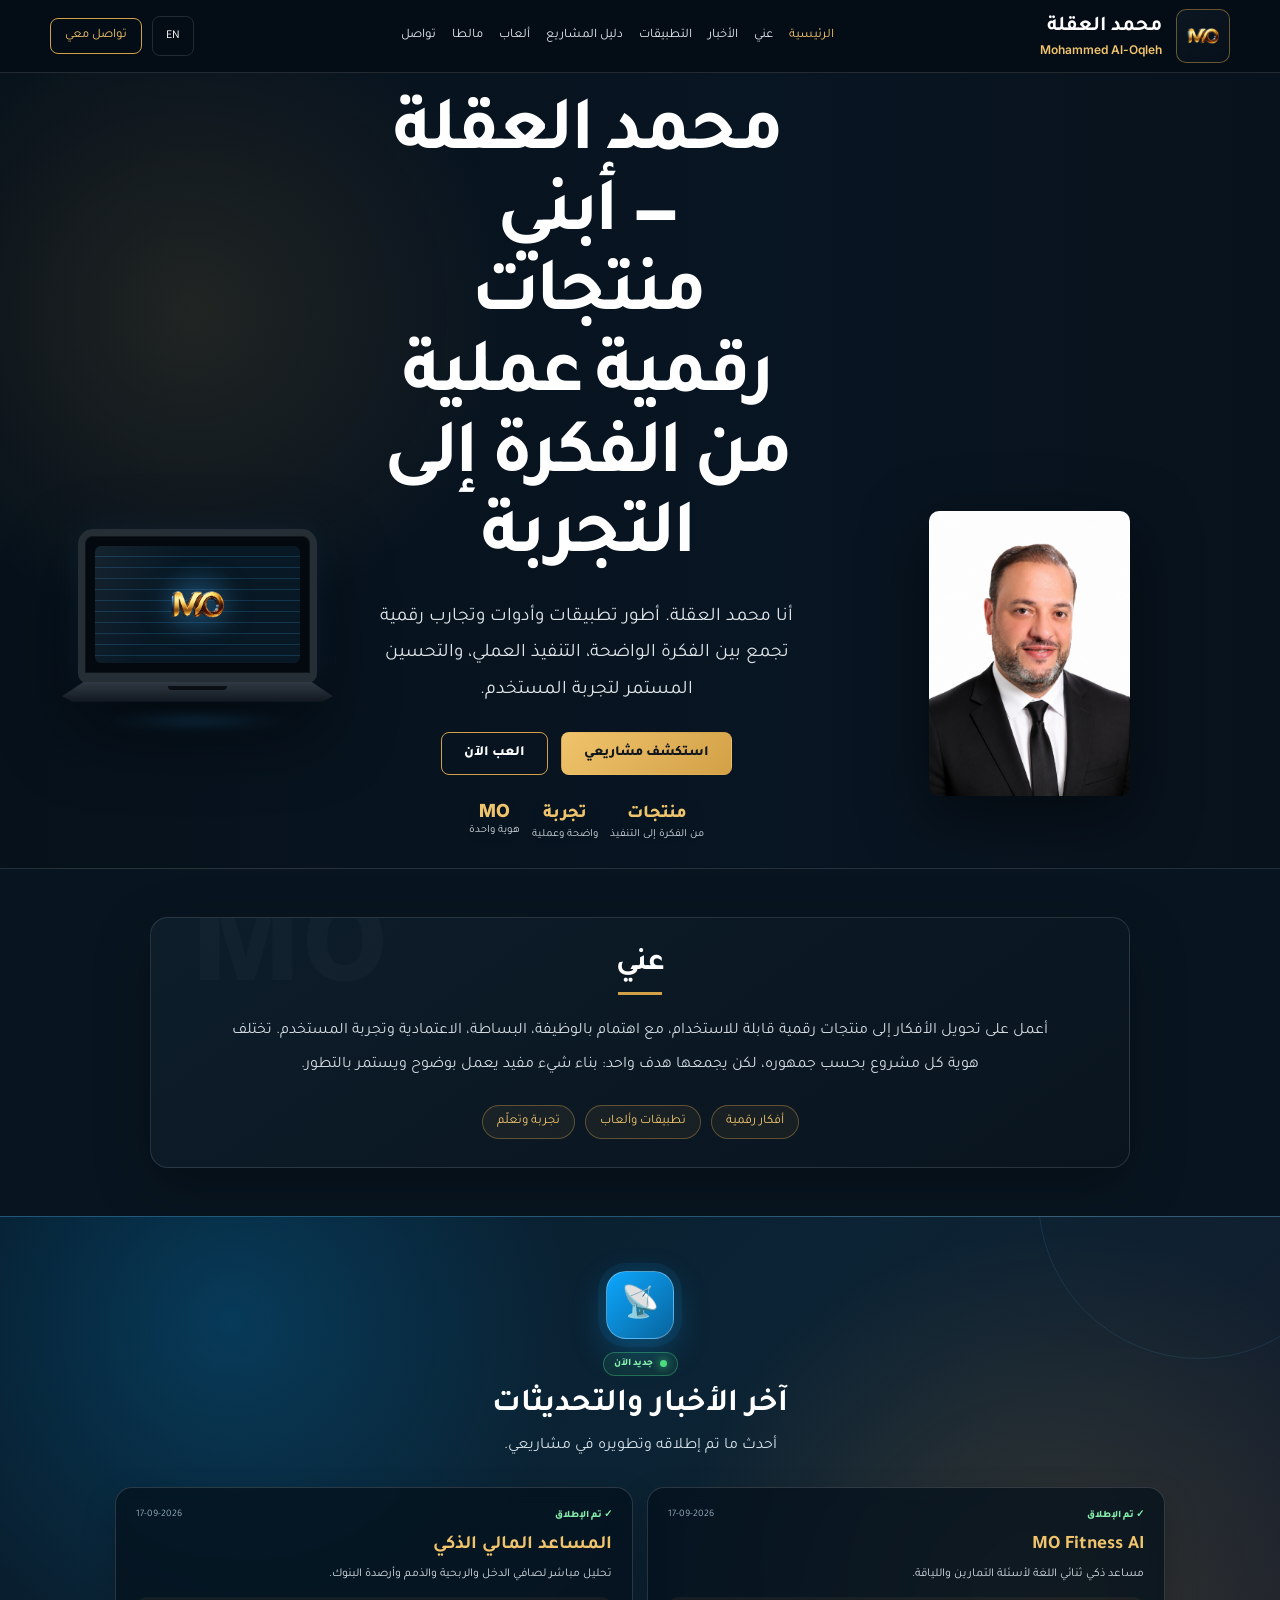
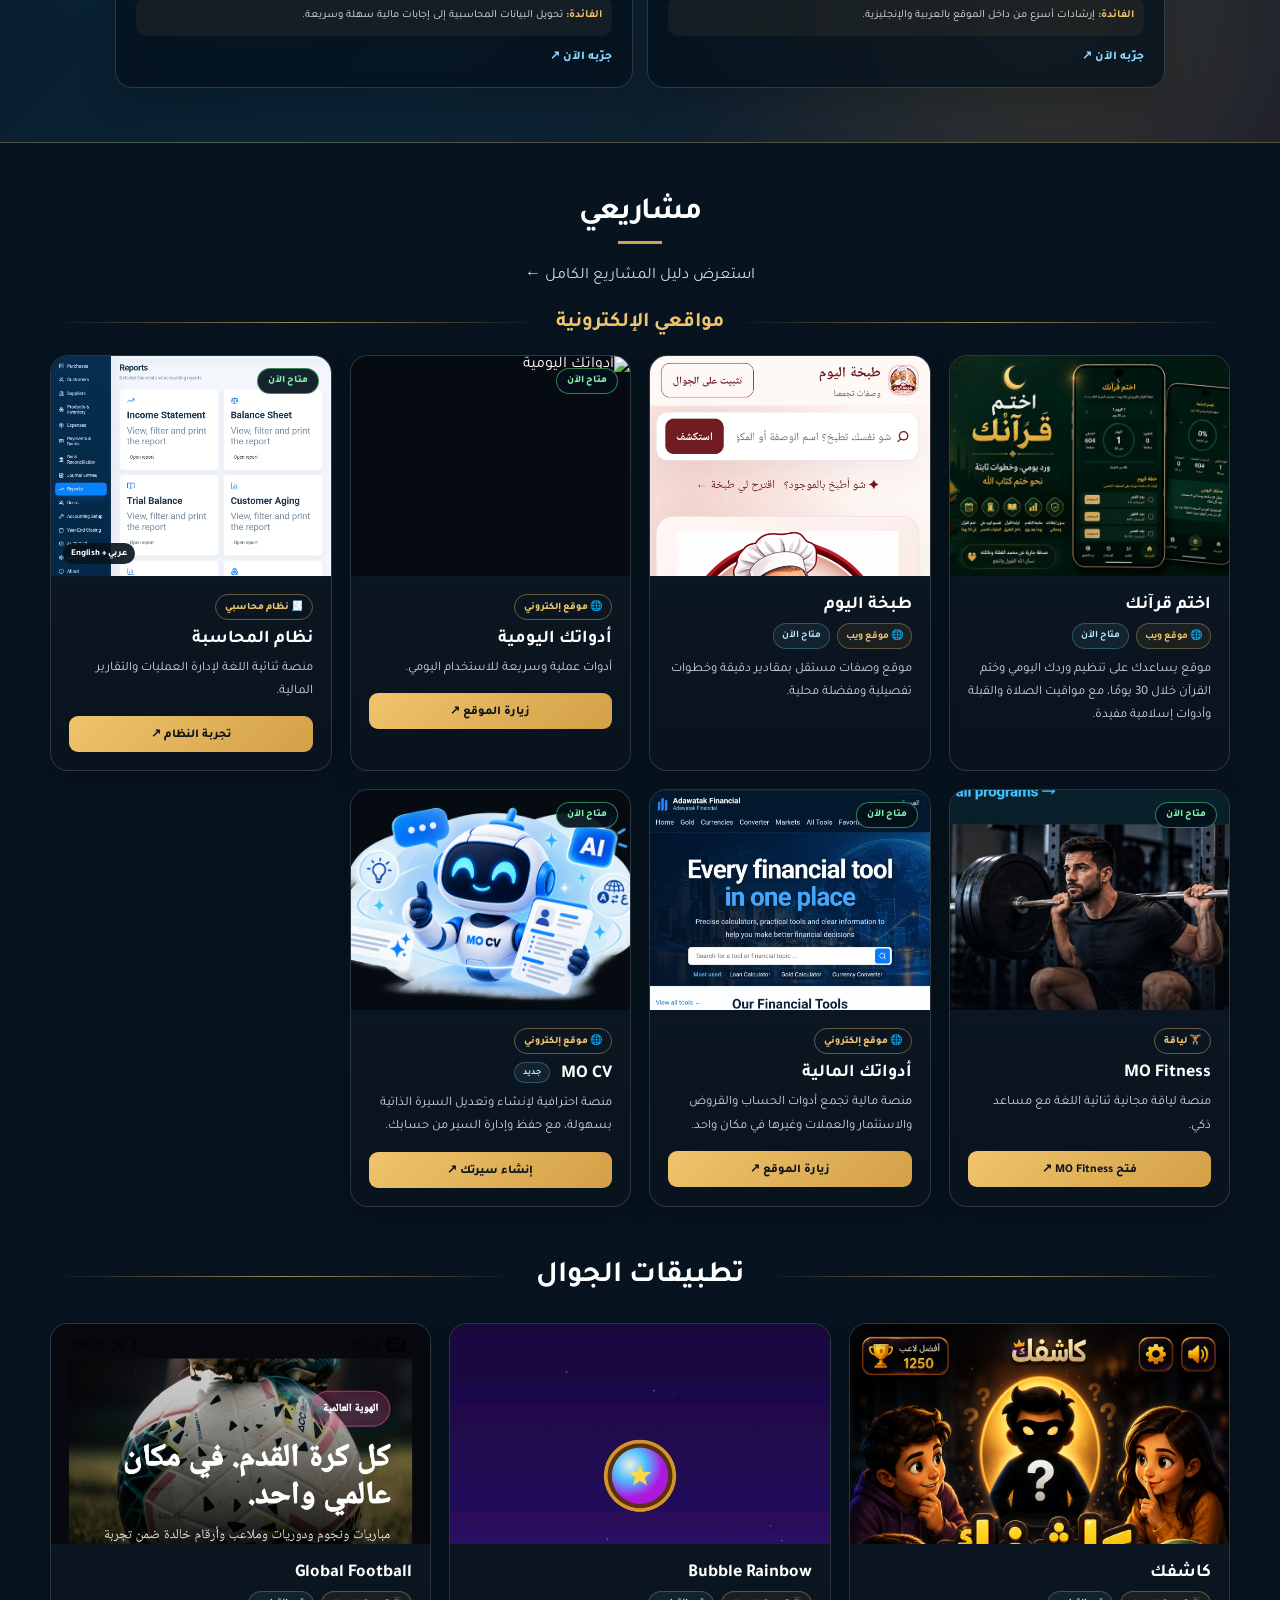
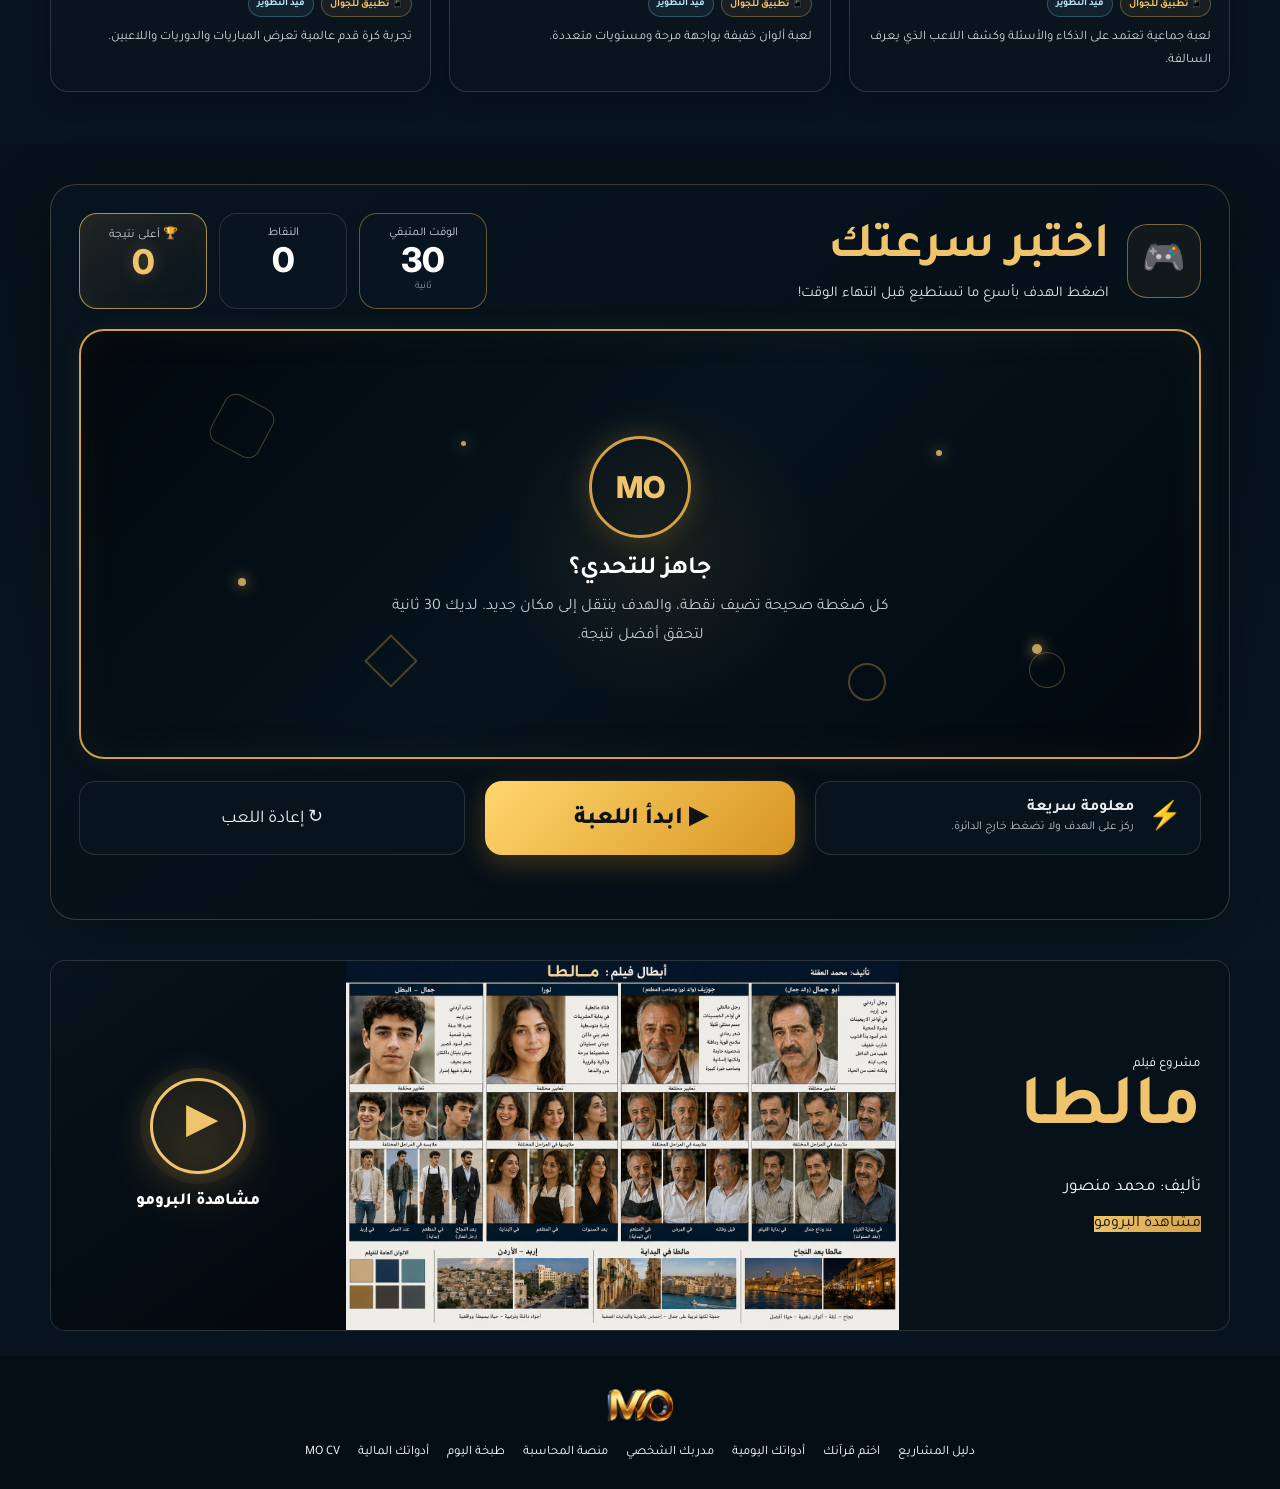
==== commit 0c3589e7: "Improve accessibility, self-host logo, and connect projects navigation" ====
--- a/index.html
+++ b/index.html
@@ -98,9 +98,9 @@
 }
 </style></head>
 <body>
-<a class="skip-to-content" href="#apps" data-ar="تجاوز إلى المشاريع" data-en="Skip to projects">تجاوز إلى المشاريع</a>
-<header class="header"><div class="container nav"><a class="brand" href="#home"><div class="logo-mo" style="overflow:hidden"><img src="https://raw.githubusercontent.com/Moqleh/mohammed-al-oqleh-official/main/MO%20LOGO.png?v=2" alt="MO" style="width:100%;height:100%;object-fit:contain;display:block"></div><div class="brand-copy"><strong data-ar="محمد العقلة" data-en="Mohammed Al-Oqleh">محمد العقلة</strong><span>Mohammed Al-Oqleh</span></div></a><nav class="nav-links" id="navLinks"><a class="active" href="#home" data-ar="الرئيسية" data-en="Home">الرئيسية</a><a href="#about" data-ar="عني" data-en="About">عني</a><a href="#apps" data-ar="التطبيقات" data-en="Apps">التطبيقات</a><a href="projects/" data-ar="دليل المشاريع" data-en="Project Directory">دليل المشاريع</a><a href="#game" data-ar="ألعاب" data-en="Games">ألعاب</a><a href="#malta" data-ar="مالطا" data-en="Malta">مالطا</a><a href="#contact" data-ar="تواصل" data-en="Contact">تواصل</a></nav><div class="nav-actions"><button class="lang-btn" id="langBtn" type="button" aria-label="Switch language">EN</button><a class="top-contact" href="https://wa.me/962799880062" target="_blank" rel="noopener noreferrer" data-ar="تواصل معي" data-en="Contact me">تواصل معي</a><button class="menu-btn" id="menuBtn" type="button" aria-label="فتح القائمة" aria-controls="navLinks" aria-expanded="false">☰</button></div></div></header>
-<main>
+<a class="skip-to-content" href="#main-content" data-ar="تجاوز إلى المحتوى" data-en="Skip to content">تجاوز إلى المشاريع</a>
+<header class="header"><div class="container nav"><a class="brand" href="#home"><div class="logo-mo" style="overflow:hidden"><img src="MO%20LOGO.png" alt="MO" style="width:100%;height:100%;object-fit:contain;display:block"></div><div class="brand-copy"><strong data-ar="محمد العقلة" data-en="Mohammed Al-Oqleh">محمد العقلة</strong><span>Mohammed Al-Oqleh</span></div></a><nav class="nav-links" id="navLinks" aria-label="التنقل الرئيسي"><a class="active" href="#home" data-ar="الرئيسية" data-en="Home">الرئيسية</a><a href="#about" data-ar="عني" data-en="About">عني</a><a href="#apps" data-ar="التطبيقات" data-en="Apps">التطبيقات</a><a href="projects/" data-ar="دليل المشاريع" data-en="Project Directory">دليل المشاريع</a><a href="#game" data-ar="ألعاب" data-en="Games">ألعاب</a><a href="#malta" data-ar="مالطا" data-en="Malta">مالطا</a><a href="#contact" data-ar="تواصل" data-en="Contact">تواصل</a></nav><div class="nav-actions"><button class="lang-btn" id="langBtn" type="button" aria-label="Switch language">EN</button><a class="top-contact" href="https://wa.me/962799880062" target="_blank" rel="noopener noreferrer" data-ar="تواصل معي" data-en="Contact me">تواصل معي</a><button class="menu-btn" id="menuBtn" type="button" aria-label="فتح القائمة" aria-controls="navLinks" aria-expanded="false">☰</button></div></div></header>
+<main id="main-content">
 <section class="hero section" id="home"><div class="container hero-grid"><div class="portrait-wrap"><img class="portrait" src="assets/img/portrait.png" alt="Mohammed Al-Oqleh - محمد العقلة"></div><div class="hero-copy"><h1 data-ar="محمد العقلة — أبني منتجات رقمية عملية من الفكرة إلى التجربة" data-en="Mohammed Al-Oqleh — I build practical digital products from idea to experience">محمد العقلة — أبني منتجات رقمية عملية من الفكرة إلى التجربة</h1><p data-ar="أنا محمد العقلة. أطور تطبيقات وأدوات وتجارب رقمية تجمع بين الفكرة الواضحة، التنفيذ العملي، والتحسين المستمر لتجربة المستخدم." data-en="I’m Mohammed Al-Oqleh. I build apps, tools and digital experiences around clear ideas, practical execution and continuous UX improvement.">أنا محمد العقلة. أطور تطبيقات وأدوات وتجارب رقمية تجمع بين الفكرة الواضحة، التنفيذ العملي، والتحسين المستمر لتجربة المستخدم.</p><div class="hero-actions"><a class="btn btn-gold" href="#apps" data-ar="استكشف مشاريعي" data-en="Explore my projects">استكشف مشاريعي</a><a class="btn btn-outline" href="#game" data-ar="العب الآن" data-en="Play now">العب الآن</a></div><div class="stats"><div class="stat"><strong data-ar="منتجات" data-en="Products">منتجات</strong><span data-ar="من الفكرة إلى التنفيذ" data-en="From idea to execution">من الفكرة إلى التنفيذ</span></div><div class="stat"><strong data-ar="تجربة" data-en="Experience">تجربة</strong><span data-ar="واضحة وعملية" data-en="Clear and practical">واضحة وعملية</span></div><div class="stat"><strong>MO</strong><span data-ar="هوية واحدة" data-en="One identity">هوية واحدة</span></div></div></div><div class="workspace"><div class="laptop-scene"><div class="laptop"><div class="laptop-screen"><img src="MO%20LOGO.png" alt="Mohammed Al-Oqleh logo"></div></div><div class="laptop-base"></div><div class="laptop-glow"></div></div></div></div></section>
 <section class="about section" id="about"><div class="container"><div class="about-card"><h2 class="section-title" data-ar="عني" data-en="About Me">عني</h2><p data-ar="أعمل على تحويل الأفكار إلى منتجات رقمية قابلة للاستخدام، مع اهتمام بالوظيفة، البساطة، الاعتمادية وتجربة المستخدم. تختلف هوية كل مشروع بحسب جمهوره، لكن يجمعها هدف واحد: بناء شيء مفيد يعمل بوضوح ويستمر بالتطور." data-en="I turn ideas into usable digital products with an emphasis on function, simplicity, reliability and user experience. Each project has its own identity for its audience, while sharing one goal: build something useful, clear and continuously improving.">أعمل على تحويل الأفكار إلى منتجات رقمية قابلة للاستخدام، مع اهتمام بالوظيفة، البساطة، الاعتمادية وتجربة المستخدم. تختلف هوية كل مشروع بحسب جمهوره، لكن يجمعها هدف واحد: بناء شيء مفيد يعمل بوضوح ويستمر بالتطور.</p><div class="about-tags"><span data-ar="أفكار رقمية" data-en="Digital Ideas">أفكار رقمية</span><span data-ar="تطبيقات وألعاب" data-en="Apps & Games">تطبيقات وألعاب</span><span data-ar="تجربة وتعلّم" data-en="Explore & Learn">تجربة وتعلّم</span></div></div></div></section>
 <section class="apps section" id="apps"><div class="container"><h2 class="section-title" data-ar="مشاريعي" data-en="My Projects">مشاريعي</h2><p style="text-align:center;margin:0 0 24px;color:#d3dae0"><a href="projects/" data-ar="استعرض دليل المشاريع الكامل ←" data-en="Explore the full project directory →">استعرض دليل المشاريع الكامل ←</a></p>
@@ -122,7 +122,7 @@
 <section class="game section" id="game"><div class="container"><div class="game-shell"><div class="game-head"><div class="game-title"><div class="game-icon">🎮</div><div><h2 data-ar="اختبر سرعتك" data-en="Test Your Speed">اختبر سرعتك</h2><p data-ar="اضغط الهدف بأسرع ما تستطيع قبل انتهاء الوقت!" data-en="Hit the target as fast as you can before time runs out!">اضغط الهدف بأسرع ما تستطيع قبل انتهاء الوقت!</p></div></div><div class="game-stats"><div class="game-stat"><span data-ar="الوقت المتبقي" data-en="Time left">الوقت المتبقي</span><strong id="gameTime">30</strong><small data-ar="ثانية" data-en="seconds">ثانية</small></div><div class="game-stat"><span data-ar="النقاط" data-en="Score">النقاط</span><strong id="gameScore">0</strong></div><div class="game-stat high-score"><span data-ar="🏆 أعلى نتيجة" data-en="🏆 High Score">🏆 أعلى نتيجة</span><strong id="gameBest">0</strong></div></div></div><div class="arena" id="gameArena"><i class="particle p1"></i><i class="particle p2"></i><i class="particle p3"></i><i class="particle p4"></i><i class="shape s1"></i><i class="shape s2"></i><div class="game-ready" id="gameReady"><div class="ready-mark">MO</div><h3 data-ar="جاهز للتحدي؟" data-en="Ready for the challenge?">جاهز للتحدي؟</h3><p data-ar="كل ضغطة صحيحة تضيف نقطة، والهدف ينتقل إلى مكان جديد. لديك 30 ثانية لتحقق أفضل نتيجة." data-en="Every successful hit adds one point and moves the target. You have 30 seconds to set your best score.">كل ضغطة صحيحة تضيف نقطة، والهدف ينتقل إلى مكان جديد. لديك 30 ثانية لتحقق أفضل نتيجة.</p></div><button class="game-target" id="gameTarget" type="button" aria-label="Target">MO</button></div><div class="game-controls"><div class="game-tip"><b>⚡</b><div><strong data-ar="معلومة سريعة" data-en="Quick tip">معلومة سريعة</strong><span data-ar="ركز على الهدف ولا تضغط خارج الدائرة." data-en="Focus on the target and avoid missed clicks.">ركز على الهدف ولا تضغط خارج الدائرة.</span></div></div><button class="start-game" id="startGame" type="button"><span data-ar="▶ ابدأ اللعبة" data-en="▶ Start Game">▶ ابدأ اللعبة</span></button><button class="reset-game" id="resetGame" type="button"><span data-ar="↻ إعادة اللعب" data-en="↻ Restart">↻ إعادة اللعب</span></button></div><div class="game-message" id="gameMessage" aria-live="polite"></div></div></div></section>
 <section class="film section" id="malta"><div class="container"><div class="film-panel"><div class="film-title"><small data-ar="مشروع فيلم" data-en="Film Project">مشروع فيلم</small><h2 data-ar="مالطا" data-en="Malta">مالطا</h2><p data-ar="تأليف: محمد منصور" data-en="Written by Mohammed Mansour">تأليف: محمد منصور</p><div class="film-actions"><span class="btn-gold"  data-modal="videoModal" data-ar="مشاهدة البرومو" data-en="Watch Promo" aria-disabled="true" title="البرومو غير متاح حالياً">مشاهدة البرومو — قريباً</span></div></div><div class="cast"><img src="assets/img/malta-cast.png" alt="Malta" loading="lazy" decoding="async"></div><button class="video-card" type="button" data-modal="videoModal" aria-label="مشاهدة برومو مالطا"><span class="video-icon" aria-hidden="true">▶</span><span class="video-label" data-ar="مشاهدة البرومو" data-en="Watch Promo">مشاهدة البرومو</span></button></div></div></section>
 </main>
-<footer class="footer" id="contact" style="padding:28px 16px"><div class="container" style="display:grid;gap:18px;justify-items:center;text-align:center"><img src="MO%20LOGO.png" alt="MO" style="width:110px;height:auto;display:block"><nav aria-label="روابط مشاريع محمد العقلة" style="display:flex;flex-wrap:wrap;gap:10px 18px;justify-content:center;font-size:13px"><a href="https://moqleh.github.io/khatm-quran/">اختم قرآنك</a><a href="https://moqleh.github.io/daily-tools/">أدواتك اليومية</a><a href="https://moqleh.github.io/mo-fitness/">مدربك الشخصي</a><a href="https://moqleh.github.io/accounting-platform/about/">منصة المحاسبة</a><a href="https://moqleh.github.io/tabkhat-al-yawm/">طبخة اليوم</a><a href="https://moqleh.github.io/adawatak-financial/ar/">أدواتك المالية</a><a href="https://moqleh.github.io/mo-cv/">MO CV</a></nav></div></footer>
+<footer class="footer" id="contact" style="padding:28px 16px"><div class="container" style="display:grid;gap:18px;justify-items:center;text-align:center"><img src="MO%20LOGO.png" alt="MO" style="width:110px;height:auto;display:block"><nav aria-label="روابط مشاريع محمد العقلة" style="display:flex;flex-wrap:wrap;gap:10px 18px;justify-content:center;font-size:13px"><a href="projects/" data-ar="دليل المشاريع" data-en="Project Directory">دليل المشاريع</a><a href="https://moqleh.github.io/khatm-quran/">اختم قرآنك</a><a href="https://moqleh.github.io/daily-tools/">أدواتك اليومية</a><a href="https://moqleh.github.io/mo-fitness/">مدربك الشخصي</a><a href="https://moqleh.github.io/accounting-platform/about/">منصة المحاسبة</a><a href="https://moqleh.github.io/tabkhat-al-yawm/">طبخة اليوم</a><a href="https://moqleh.github.io/adawatak-financial/ar/">أدواتك المالية</a><a href="https://moqleh.github.io/mo-cv/">MO CV</a></nav></div></footer>
 <div class="modal" id="videoModal"><div class="modal-card"><div class="modal-top"><h3 data-ar="مالطا" data-en="Malta">مالطا</h3><button class="close" aria-label="إغلاق">✕</button></div><div class="video-wrap"><video id="maltaVideo" controls playsinline preload="metadata"><source src="assets/video/malta.mp4" type="video/mp4">Your browser does not support video playback.</video></div></div></div>
 <script>
 const body=document.body,langBtn=document.getElementById('langBtn'),menuBtn=document.getElementById('menuBtn'),navLinks=document.getElementById('navLinks'),maltaVideo=document.getElementById('maltaVideo'),videoModal=document.getElementById('videoModal');
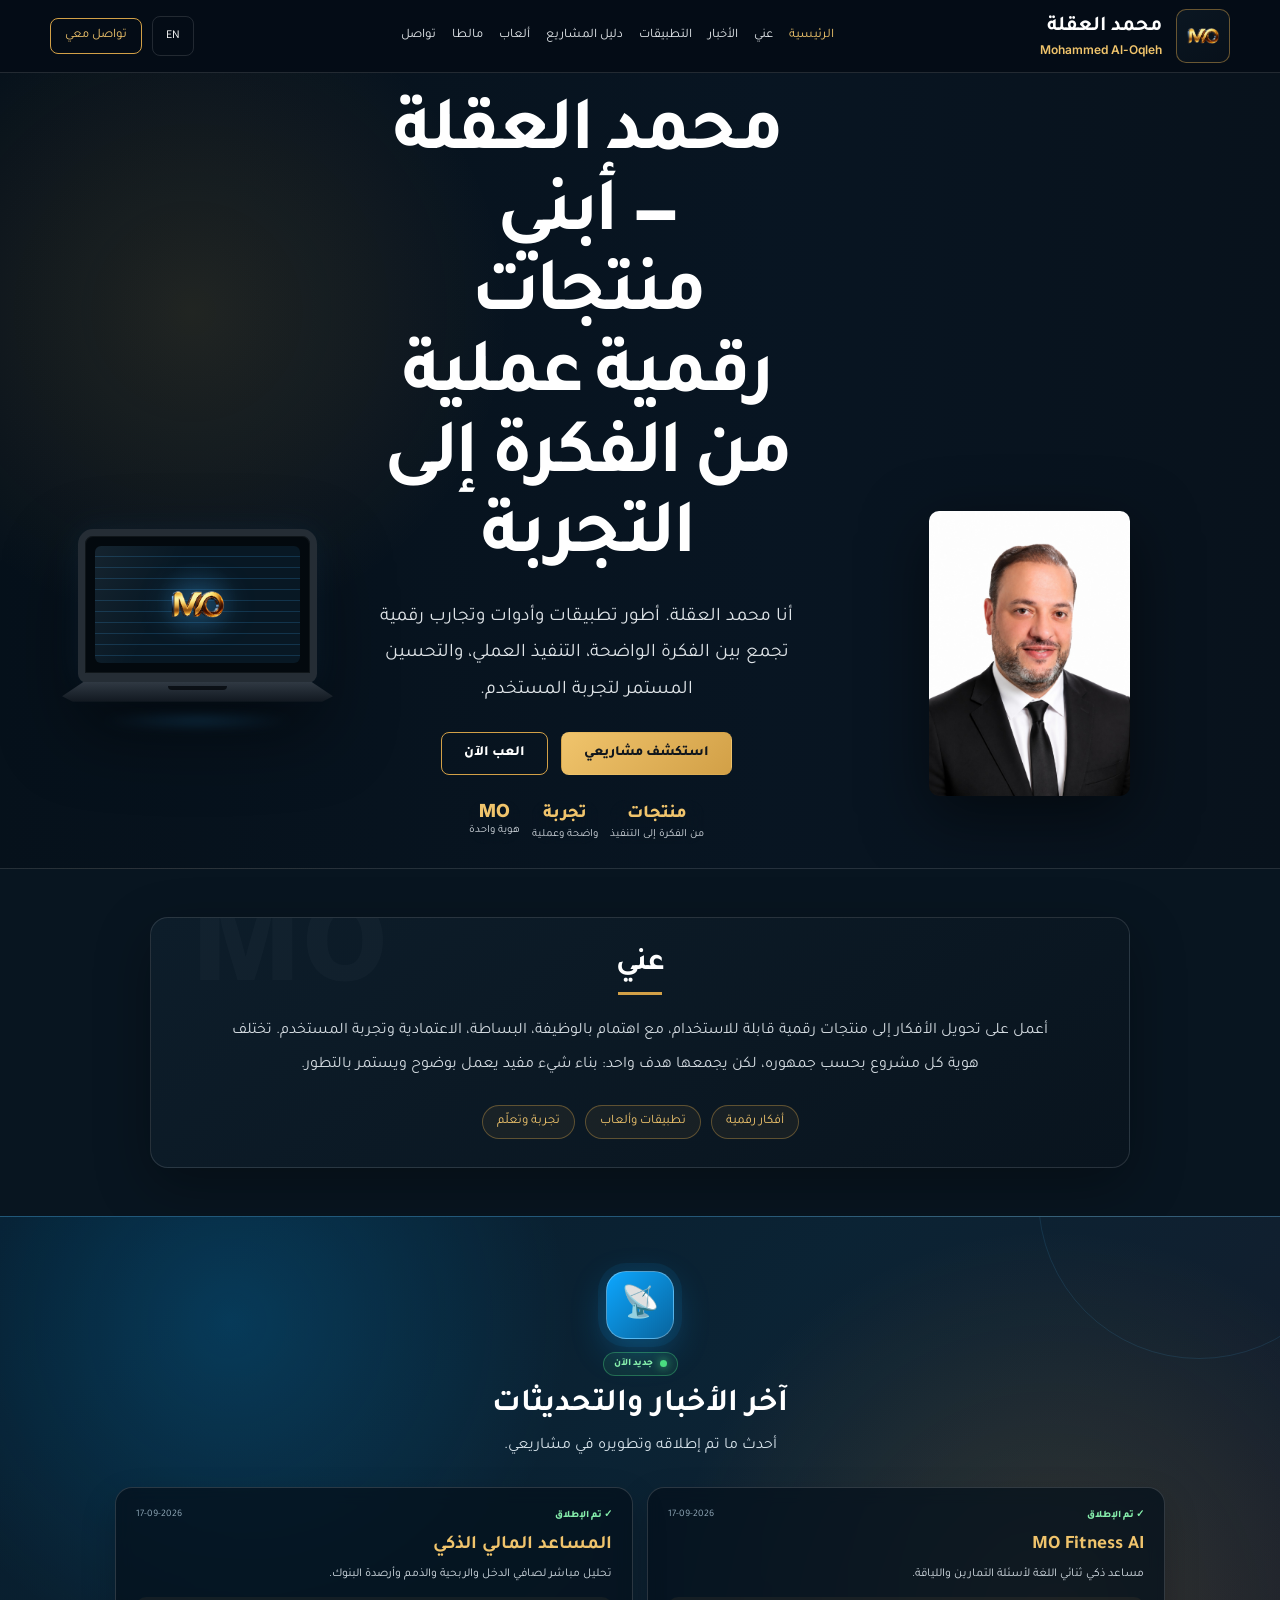
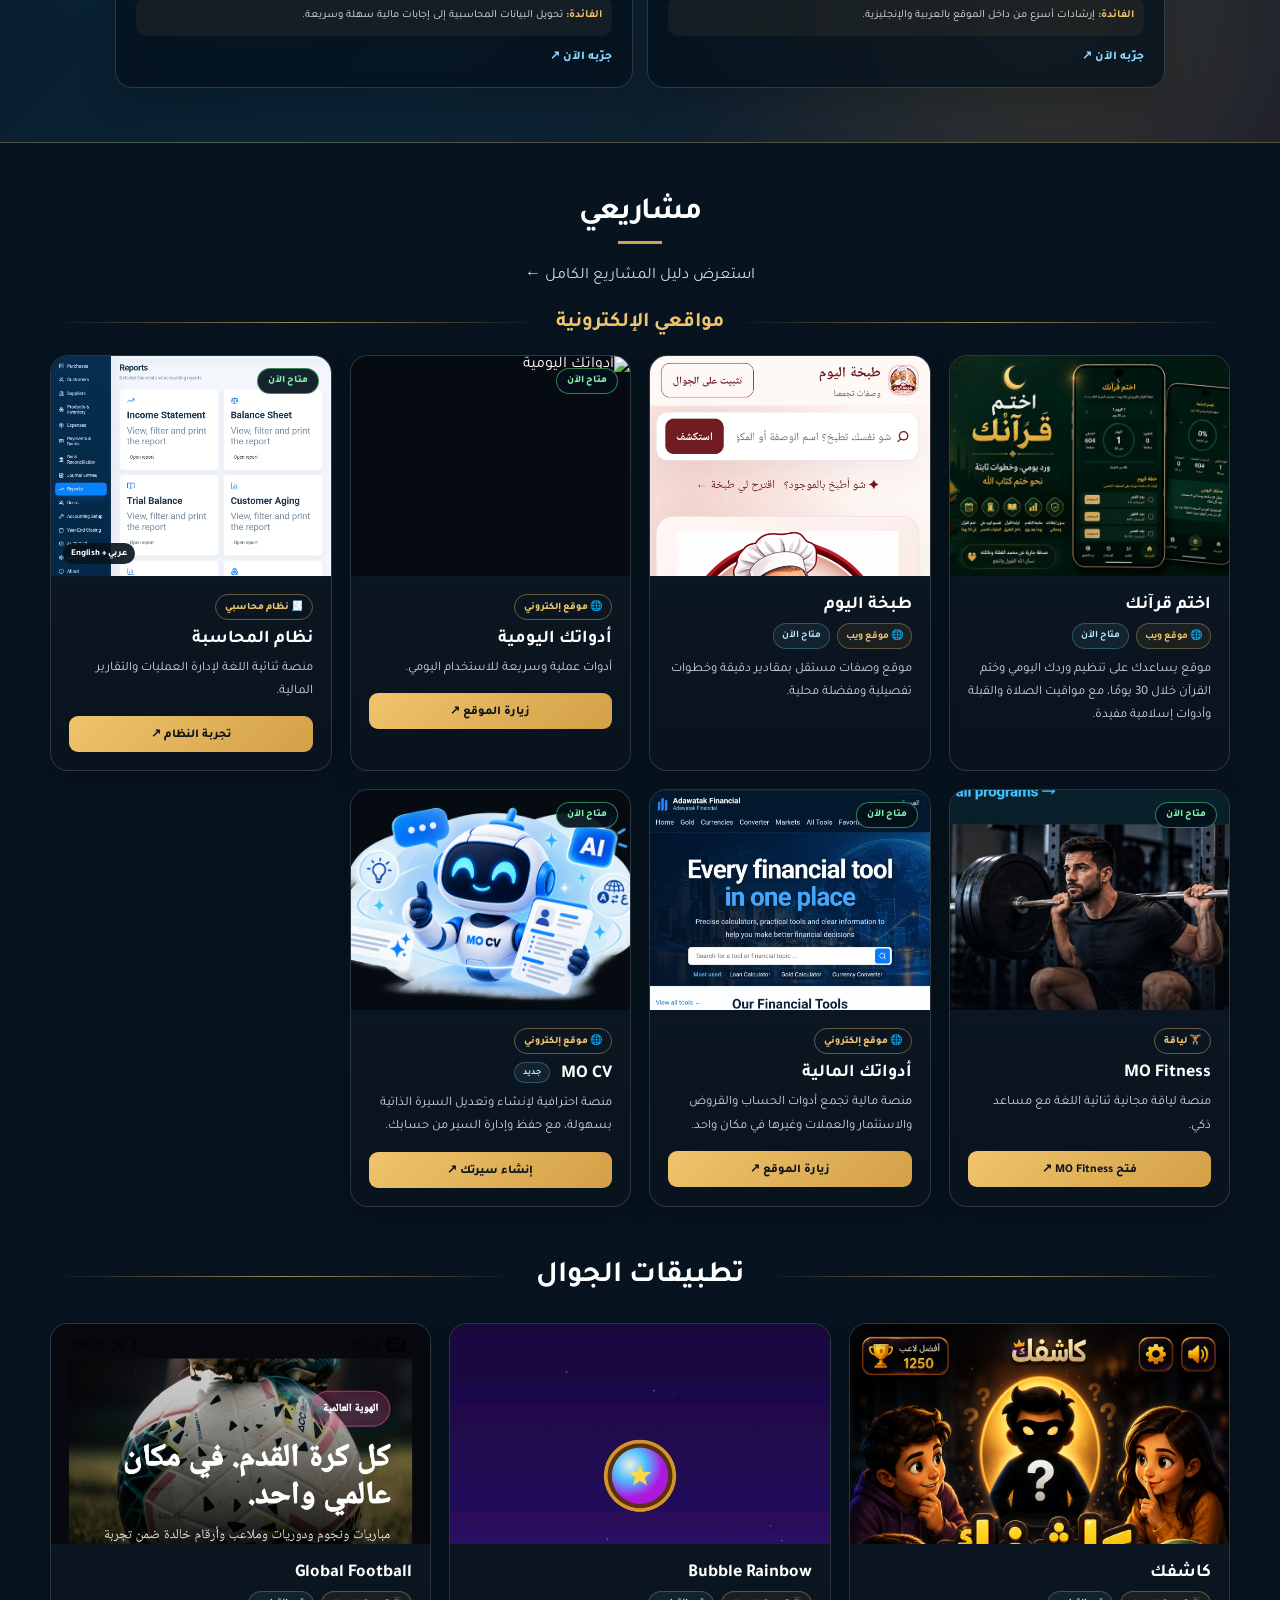
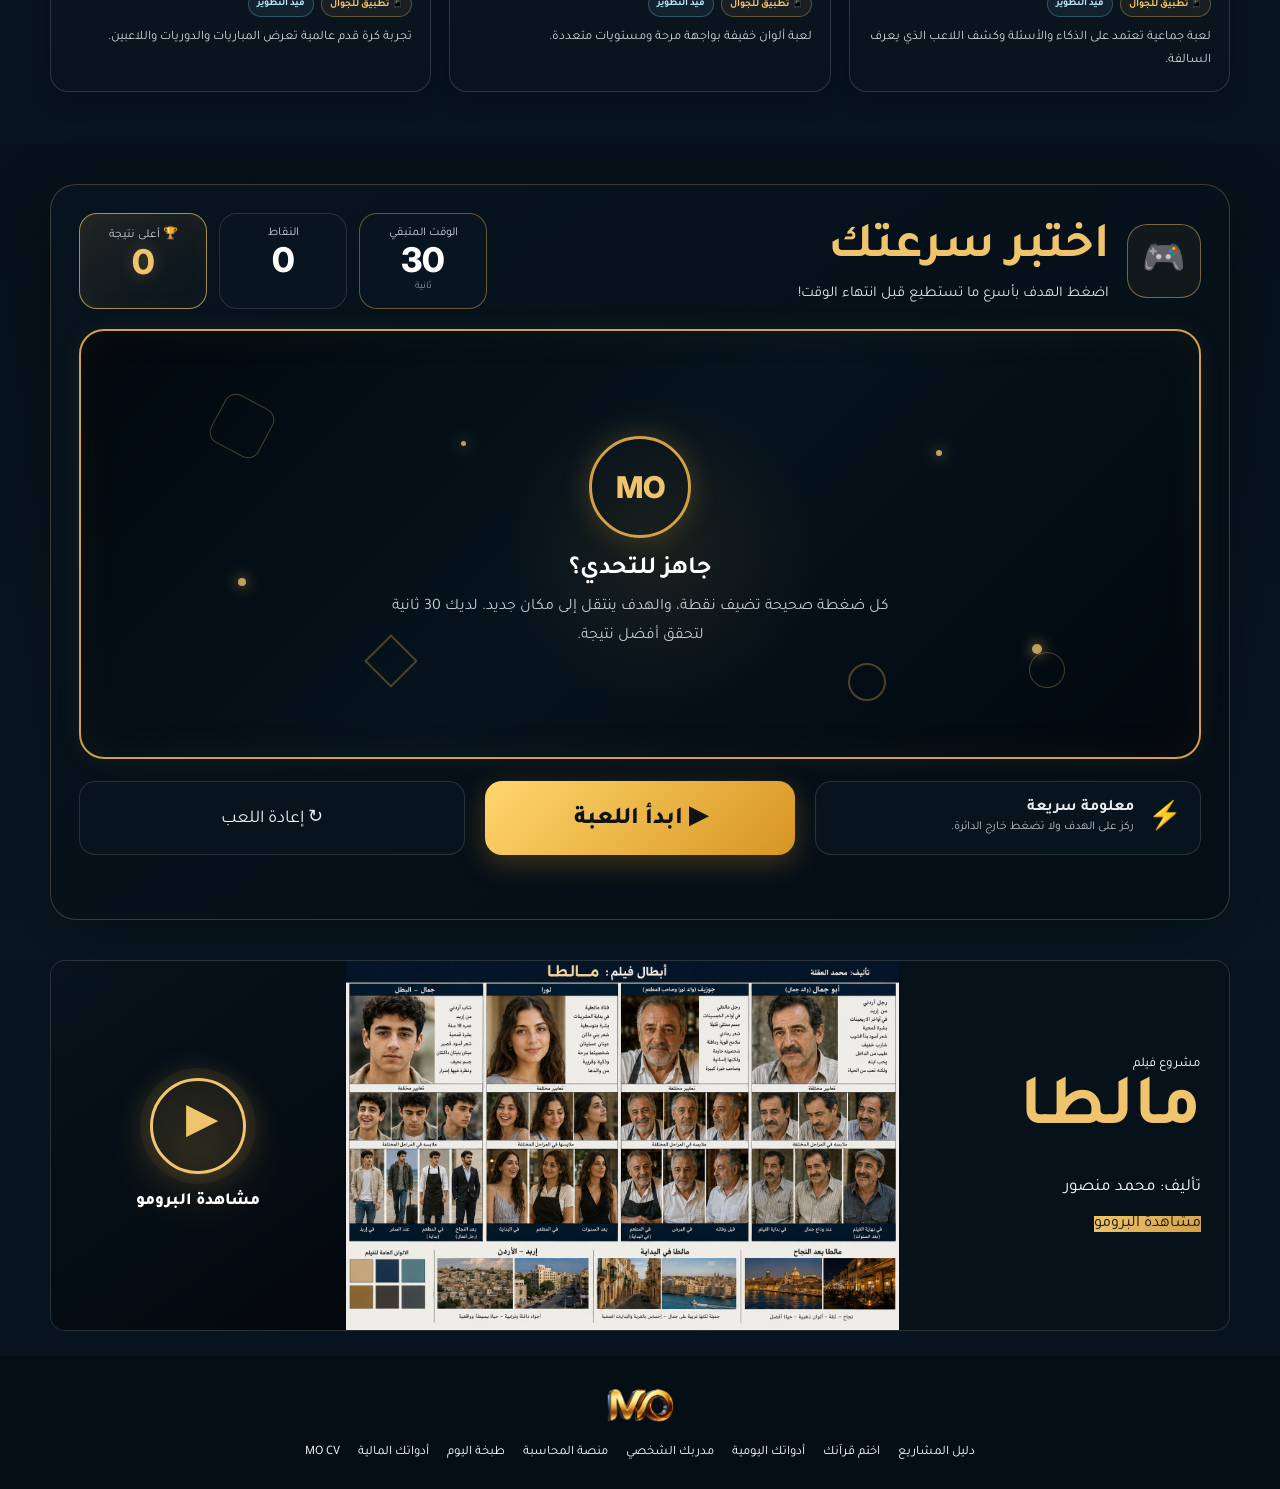
==== commit 26c154d4: "Use root-level projects page as canonical navigation target" ====
--- a/index.html
+++ b/index.html
@@ -99,11 +99,11 @@
 </style></head>
 <body>
 <a class="skip-to-content" href="#main-content" data-ar="تجاوز إلى المحتوى" data-en="Skip to content">تجاوز إلى المشاريع</a>
-<header class="header"><div class="container nav"><a class="brand" href="#home"><div class="logo-mo" style="overflow:hidden"><img src="MO%20LOGO.png" alt="MO" style="width:100%;height:100%;object-fit:contain;display:block"></div><div class="brand-copy"><strong data-ar="محمد العقلة" data-en="Mohammed Al-Oqleh">محمد العقلة</strong><span>Mohammed Al-Oqleh</span></div></a><nav class="nav-links" id="navLinks" aria-label="التنقل الرئيسي"><a class="active" href="#home" data-ar="الرئيسية" data-en="Home">الرئيسية</a><a href="#about" data-ar="عني" data-en="About">عني</a><a href="#apps" data-ar="التطبيقات" data-en="Apps">التطبيقات</a><a href="projects/" data-ar="دليل المشاريع" data-en="Project Directory">دليل المشاريع</a><a href="#game" data-ar="ألعاب" data-en="Games">ألعاب</a><a href="#malta" data-ar="مالطا" data-en="Malta">مالطا</a><a href="#contact" data-ar="تواصل" data-en="Contact">تواصل</a></nav><div class="nav-actions"><button class="lang-btn" id="langBtn" type="button" aria-label="Switch language">EN</button><a class="top-contact" href="https://wa.me/962799880062" target="_blank" rel="noopener noreferrer" data-ar="تواصل معي" data-en="Contact me">تواصل معي</a><button class="menu-btn" id="menuBtn" type="button" aria-label="فتح القائمة" aria-controls="navLinks" aria-expanded="false">☰</button></div></div></header>
+<header class="header"><div class="container nav"><a class="brand" href="#home"><div class="logo-mo" style="overflow:hidden"><img src="MO%20LOGO.png" alt="MO" style="width:100%;height:100%;object-fit:contain;display:block"></div><div class="brand-copy"><strong data-ar="محمد العقلة" data-en="Mohammed Al-Oqleh">محمد العقلة</strong><span>Mohammed Al-Oqleh</span></div></a><nav class="nav-links" id="navLinks" aria-label="التنقل الرئيسي"><a class="active" href="#home" data-ar="الرئيسية" data-en="Home">الرئيسية</a><a href="#about" data-ar="عني" data-en="About">عني</a><a href="#apps" data-ar="التطبيقات" data-en="Apps">التطبيقات</a><a href="projects.html" data-ar="دليل المشاريع" data-en="Project Directory">دليل المشاريع</a><a href="#game" data-ar="ألعاب" data-en="Games">ألعاب</a><a href="#malta" data-ar="مالطا" data-en="Malta">مالطا</a><a href="#contact" data-ar="تواصل" data-en="Contact">تواصل</a></nav><div class="nav-actions"><button class="lang-btn" id="langBtn" type="button" aria-label="Switch language">EN</button><a class="top-contact" href="https://wa.me/962799880062" target="_blank" rel="noopener noreferrer" data-ar="تواصل معي" data-en="Contact me">تواصل معي</a><button class="menu-btn" id="menuBtn" type="button" aria-label="فتح القائمة" aria-controls="navLinks" aria-expanded="false">☰</button></div></div></header>
 <main id="main-content">
 <section class="hero section" id="home"><div class="container hero-grid"><div class="portrait-wrap"><img class="portrait" src="assets/img/portrait.png" alt="Mohammed Al-Oqleh - محمد العقلة"></div><div class="hero-copy"><h1 data-ar="محمد العقلة — أبني منتجات رقمية عملية من الفكرة إلى التجربة" data-en="Mohammed Al-Oqleh — I build practical digital products from idea to experience">محمد العقلة — أبني منتجات رقمية عملية من الفكرة إلى التجربة</h1><p data-ar="أنا محمد العقلة. أطور تطبيقات وأدوات وتجارب رقمية تجمع بين الفكرة الواضحة، التنفيذ العملي، والتحسين المستمر لتجربة المستخدم." data-en="I’m Mohammed Al-Oqleh. I build apps, tools and digital experiences around clear ideas, practical execution and continuous UX improvement.">أنا محمد العقلة. أطور تطبيقات وأدوات وتجارب رقمية تجمع بين الفكرة الواضحة، التنفيذ العملي، والتحسين المستمر لتجربة المستخدم.</p><div class="hero-actions"><a class="btn btn-gold" href="#apps" data-ar="استكشف مشاريعي" data-en="Explore my projects">استكشف مشاريعي</a><a class="btn btn-outline" href="#game" data-ar="العب الآن" data-en="Play now">العب الآن</a></div><div class="stats"><div class="stat"><strong data-ar="منتجات" data-en="Products">منتجات</strong><span data-ar="من الفكرة إلى التنفيذ" data-en="From idea to execution">من الفكرة إلى التنفيذ</span></div><div class="stat"><strong data-ar="تجربة" data-en="Experience">تجربة</strong><span data-ar="واضحة وعملية" data-en="Clear and practical">واضحة وعملية</span></div><div class="stat"><strong>MO</strong><span data-ar="هوية واحدة" data-en="One identity">هوية واحدة</span></div></div></div><div class="workspace"><div class="laptop-scene"><div class="laptop"><div class="laptop-screen"><img src="MO%20LOGO.png" alt="Mohammed Al-Oqleh logo"></div></div><div class="laptop-base"></div><div class="laptop-glow"></div></div></div></div></section>
 <section class="about section" id="about"><div class="container"><div class="about-card"><h2 class="section-title" data-ar="عني" data-en="About Me">عني</h2><p data-ar="أعمل على تحويل الأفكار إلى منتجات رقمية قابلة للاستخدام، مع اهتمام بالوظيفة، البساطة، الاعتمادية وتجربة المستخدم. تختلف هوية كل مشروع بحسب جمهوره، لكن يجمعها هدف واحد: بناء شيء مفيد يعمل بوضوح ويستمر بالتطور." data-en="I turn ideas into usable digital products with an emphasis on function, simplicity, reliability and user experience. Each project has its own identity for its audience, while sharing one goal: build something useful, clear and continuously improving.">أعمل على تحويل الأفكار إلى منتجات رقمية قابلة للاستخدام، مع اهتمام بالوظيفة، البساطة، الاعتمادية وتجربة المستخدم. تختلف هوية كل مشروع بحسب جمهوره، لكن يجمعها هدف واحد: بناء شيء مفيد يعمل بوضوح ويستمر بالتطور.</p><div class="about-tags"><span data-ar="أفكار رقمية" data-en="Digital Ideas">أفكار رقمية</span><span data-ar="تطبيقات وألعاب" data-en="Apps & Games">تطبيقات وألعاب</span><span data-ar="تجربة وتعلّم" data-en="Explore & Learn">تجربة وتعلّم</span></div></div></div></section>
-<section class="apps section" id="apps"><div class="container"><h2 class="section-title" data-ar="مشاريعي" data-en="My Projects">مشاريعي</h2><p style="text-align:center;margin:0 0 24px;color:#d3dae0"><a href="projects/" data-ar="استعرض دليل المشاريع الكامل ←" data-en="Explore the full project directory →">استعرض دليل المشاريع الكامل ←</a></p>
+<section class="apps section" id="apps"><div class="container"><h2 class="section-title" data-ar="مشاريعي" data-en="My Projects">مشاريعي</h2><p style="text-align:center;margin:0 0 24px;color:#d3dae0"><a href="projects.html" data-ar="استعرض دليل المشاريع الكامل ←" data-en="Explore the full project directory →">استعرض دليل المشاريع الكامل ←</a></p>
 <h3 class="project-group-title" data-ar="مواقعي الإلكترونية" data-en="My Websites">مواقعي الإلكترونية</h3><div class="project-grid" id="websitesGrid">
 <a class="app-card" href="https://moqleh.github.io/khatm-quran/" target="_blank" rel="noopener noreferrer"><div class="app-img"><img src="assets/img/quran.png" alt="اختم قرآنك" loading="lazy"></div><div class="app-info"><h3 data-ar="اختم قرآنك" data-en="Khatm Quran">اختم قرآنك</h3><div class="app-badges"><span class="app-badge" data-ar="🌐 موقع ويب" data-en="🌐 Website">🌐 موقع ويب</span><span class="app-badge status" data-ar="متاح الآن" data-en="Available Now">متاح الآن</span></div><p data-ar="موقع يساعدك على تنظيم وردك اليومي وختم القرآن خلال 30 يومًا، مع مواقيت الصلاة والقبلة وأدوات إسلامية مفيدة." data-en="A website that helps organize your daily Quran reading and complete the Quran in 30 days, with prayer times, Qibla and useful Islamic tools.">موقع يساعدك على تنظيم وردك اليومي وختم القرآن خلال 30 يومًا، مع مواقيت الصلاة والقبلة وأدوات إسلامية مفيدة.</p></div></a>
 <a class="app-card" href="https://moqleh.github.io/tabkhat-al-yawm/" target="_blank" rel="noopener noreferrer"><div class="app-img"><img src="assets/img/Coking.jpg" alt="طبخة اليوم" loading="lazy"></div><div class="app-info"><h3 data-ar="طبخة اليوم" data-en="Today's Dish">طبخة اليوم</h3><div class="app-badges"><span class="app-badge" data-ar="🌐 موقع ويب" data-en="🌐 Website">🌐 موقع ويب</span><span class="app-badge status" data-ar="متاح الآن" data-en="Available Now">متاح الآن</span></div><p data-ar="موقع وصفات مستقل بمقادير دقيقة وخطوات تفصيلية ومفضلة محلية." data-en="Arabic and international recipes presented in a simple, clear and easy-to-follow way.">وصفات عربية وعالمية مرتبة بطريقة سهلة وواضحة للاستخدام اليومي.</p></div></a>
@@ -122,7 +122,7 @@
 <section class="game section" id="game"><div class="container"><div class="game-shell"><div class="game-head"><div class="game-title"><div class="game-icon">🎮</div><div><h2 data-ar="اختبر سرعتك" data-en="Test Your Speed">اختبر سرعتك</h2><p data-ar="اضغط الهدف بأسرع ما تستطيع قبل انتهاء الوقت!" data-en="Hit the target as fast as you can before time runs out!">اضغط الهدف بأسرع ما تستطيع قبل انتهاء الوقت!</p></div></div><div class="game-stats"><div class="game-stat"><span data-ar="الوقت المتبقي" data-en="Time left">الوقت المتبقي</span><strong id="gameTime">30</strong><small data-ar="ثانية" data-en="seconds">ثانية</small></div><div class="game-stat"><span data-ar="النقاط" data-en="Score">النقاط</span><strong id="gameScore">0</strong></div><div class="game-stat high-score"><span data-ar="🏆 أعلى نتيجة" data-en="🏆 High Score">🏆 أعلى نتيجة</span><strong id="gameBest">0</strong></div></div></div><div class="arena" id="gameArena"><i class="particle p1"></i><i class="particle p2"></i><i class="particle p3"></i><i class="particle p4"></i><i class="shape s1"></i><i class="shape s2"></i><div class="game-ready" id="gameReady"><div class="ready-mark">MO</div><h3 data-ar="جاهز للتحدي؟" data-en="Ready for the challenge?">جاهز للتحدي؟</h3><p data-ar="كل ضغطة صحيحة تضيف نقطة، والهدف ينتقل إلى مكان جديد. لديك 30 ثانية لتحقق أفضل نتيجة." data-en="Every successful hit adds one point and moves the target. You have 30 seconds to set your best score.">كل ضغطة صحيحة تضيف نقطة، والهدف ينتقل إلى مكان جديد. لديك 30 ثانية لتحقق أفضل نتيجة.</p></div><button class="game-target" id="gameTarget" type="button" aria-label="Target">MO</button></div><div class="game-controls"><div class="game-tip"><b>⚡</b><div><strong data-ar="معلومة سريعة" data-en="Quick tip">معلومة سريعة</strong><span data-ar="ركز على الهدف ولا تضغط خارج الدائرة." data-en="Focus on the target and avoid missed clicks.">ركز على الهدف ولا تضغط خارج الدائرة.</span></div></div><button class="start-game" id="startGame" type="button"><span data-ar="▶ ابدأ اللعبة" data-en="▶ Start Game">▶ ابدأ اللعبة</span></button><button class="reset-game" id="resetGame" type="button"><span data-ar="↻ إعادة اللعب" data-en="↻ Restart">↻ إعادة اللعب</span></button></div><div class="game-message" id="gameMessage" aria-live="polite"></div></div></div></section>
 <section class="film section" id="malta"><div class="container"><div class="film-panel"><div class="film-title"><small data-ar="مشروع فيلم" data-en="Film Project">مشروع فيلم</small><h2 data-ar="مالطا" data-en="Malta">مالطا</h2><p data-ar="تأليف: محمد منصور" data-en="Written by Mohammed Mansour">تأليف: محمد منصور</p><div class="film-actions"><span class="btn-gold"  data-modal="videoModal" data-ar="مشاهدة البرومو" data-en="Watch Promo" aria-disabled="true" title="البرومو غير متاح حالياً">مشاهدة البرومو — قريباً</span></div></div><div class="cast"><img src="assets/img/malta-cast.png" alt="Malta" loading="lazy" decoding="async"></div><button class="video-card" type="button" data-modal="videoModal" aria-label="مشاهدة برومو مالطا"><span class="video-icon" aria-hidden="true">▶</span><span class="video-label" data-ar="مشاهدة البرومو" data-en="Watch Promo">مشاهدة البرومو</span></button></div></div></section>
 </main>
-<footer class="footer" id="contact" style="padding:28px 16px"><div class="container" style="display:grid;gap:18px;justify-items:center;text-align:center"><img src="MO%20LOGO.png" alt="MO" style="width:110px;height:auto;display:block"><nav aria-label="روابط مشاريع محمد العقلة" style="display:flex;flex-wrap:wrap;gap:10px 18px;justify-content:center;font-size:13px"><a href="projects/" data-ar="دليل المشاريع" data-en="Project Directory">دليل المشاريع</a><a href="https://moqleh.github.io/khatm-quran/">اختم قرآنك</a><a href="https://moqleh.github.io/daily-tools/">أدواتك اليومية</a><a href="https://moqleh.github.io/mo-fitness/">مدربك الشخصي</a><a href="https://moqleh.github.io/accounting-platform/about/">منصة المحاسبة</a><a href="https://moqleh.github.io/tabkhat-al-yawm/">طبخة اليوم</a><a href="https://moqleh.github.io/adawatak-financial/ar/">أدواتك المالية</a><a href="https://moqleh.github.io/mo-cv/">MO CV</a></nav></div></footer>
+<footer class="footer" id="contact" style="padding:28px 16px"><div class="container" style="display:grid;gap:18px;justify-items:center;text-align:center"><img src="MO%20LOGO.png" alt="MO" style="width:110px;height:auto;display:block"><nav aria-label="روابط مشاريع محمد العقلة" style="display:flex;flex-wrap:wrap;gap:10px 18px;justify-content:center;font-size:13px"><a href="projects.html" data-ar="دليل المشاريع" data-en="Project Directory">دليل المشاريع</a><a href="https://moqleh.github.io/khatm-quran/">اختم قرآنك</a><a href="https://moqleh.github.io/daily-tools/">أدواتك اليومية</a><a href="https://moqleh.github.io/mo-fitness/">مدربك الشخصي</a><a href="https://moqleh.github.io/accounting-platform/about/">منصة المحاسبة</a><a href="https://moqleh.github.io/tabkhat-al-yawm/">طبخة اليوم</a><a href="https://moqleh.github.io/adawatak-financial/ar/">أدواتك المالية</a><a href="https://moqleh.github.io/mo-cv/">MO CV</a></nav></div></footer>
 <div class="modal" id="videoModal"><div class="modal-card"><div class="modal-top"><h3 data-ar="مالطا" data-en="Malta">مالطا</h3><button class="close" aria-label="إغلاق">✕</button></div><div class="video-wrap"><video id="maltaVideo" controls playsinline preload="metadata"><source src="assets/video/malta.mp4" type="video/mp4">Your browser does not support video playback.</video></div></div></div>
 <script>
 const body=document.body,langBtn=document.getElementById('langBtn'),menuBtn=document.getElementById('menuBtn'),navLinks=document.getElementById('navLinks'),maltaVideo=document.getElementById('maltaVideo'),videoModal=document.getElementById('videoModal');
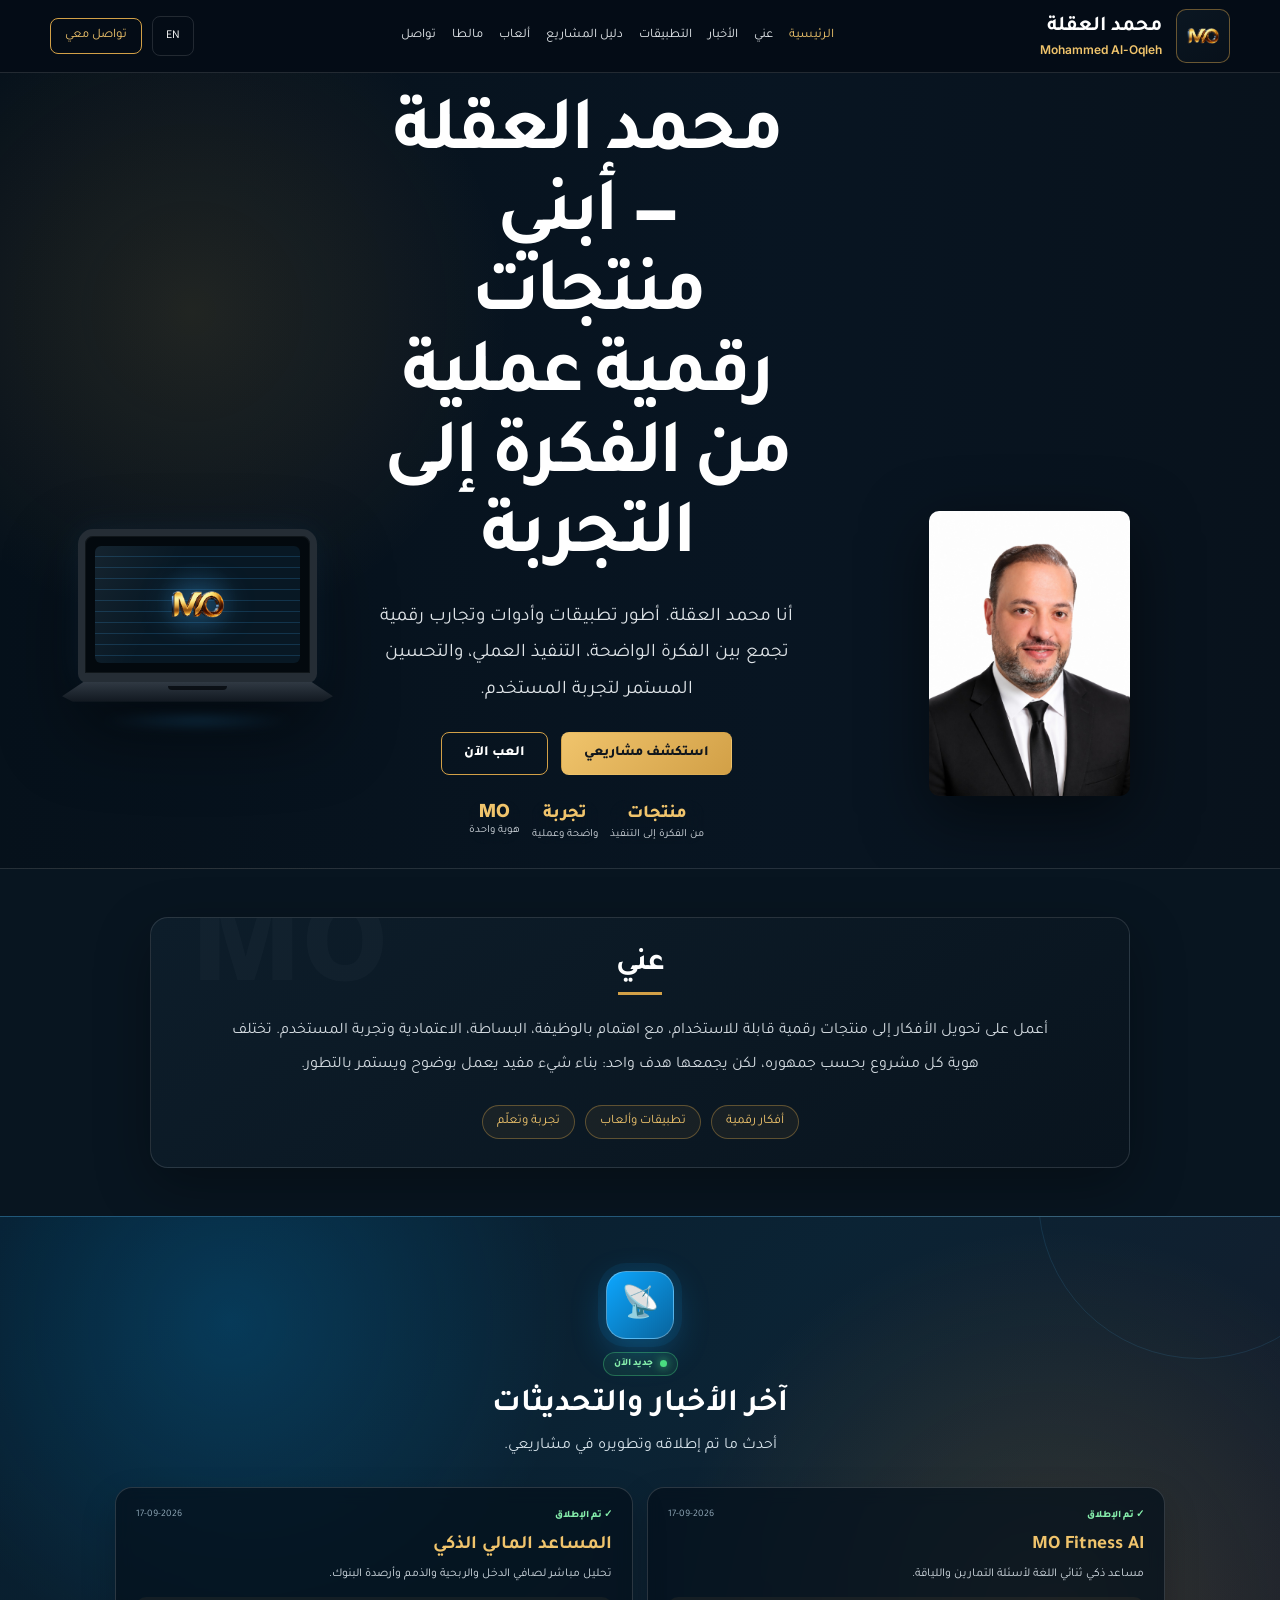
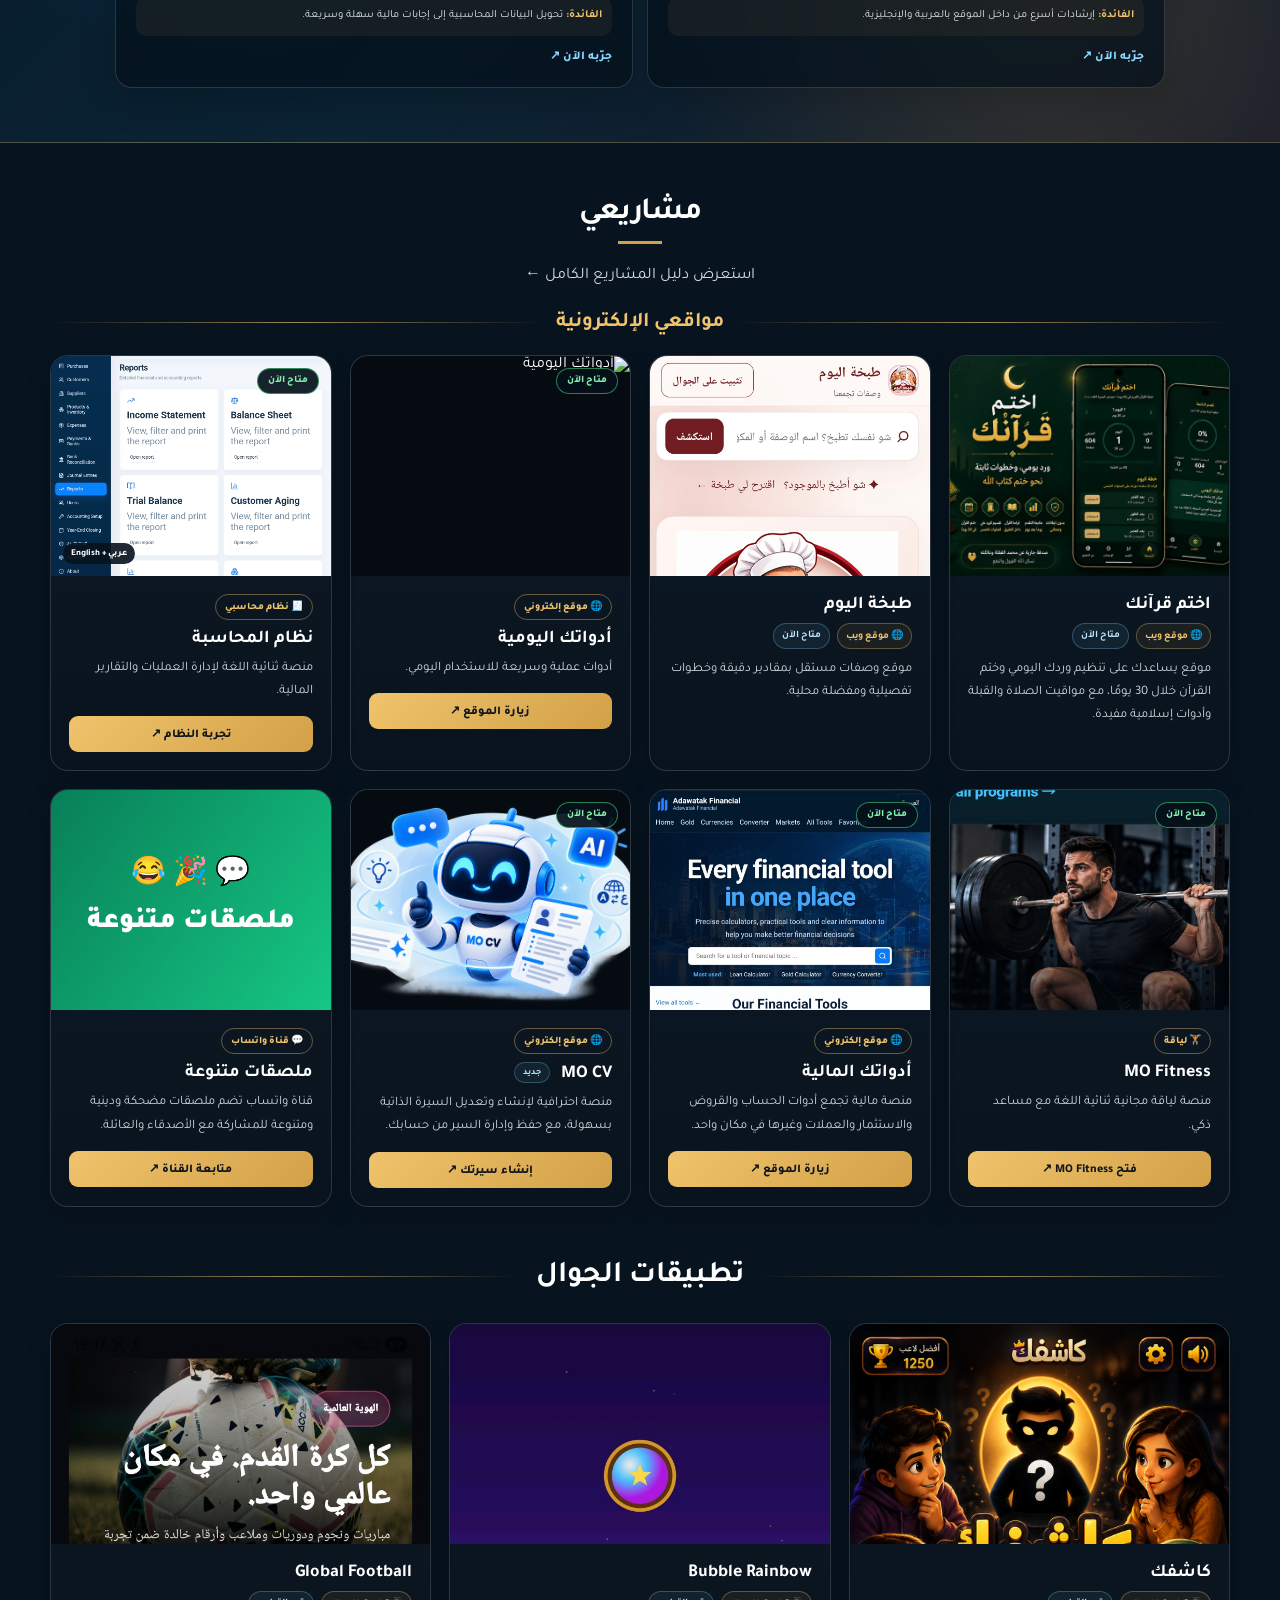
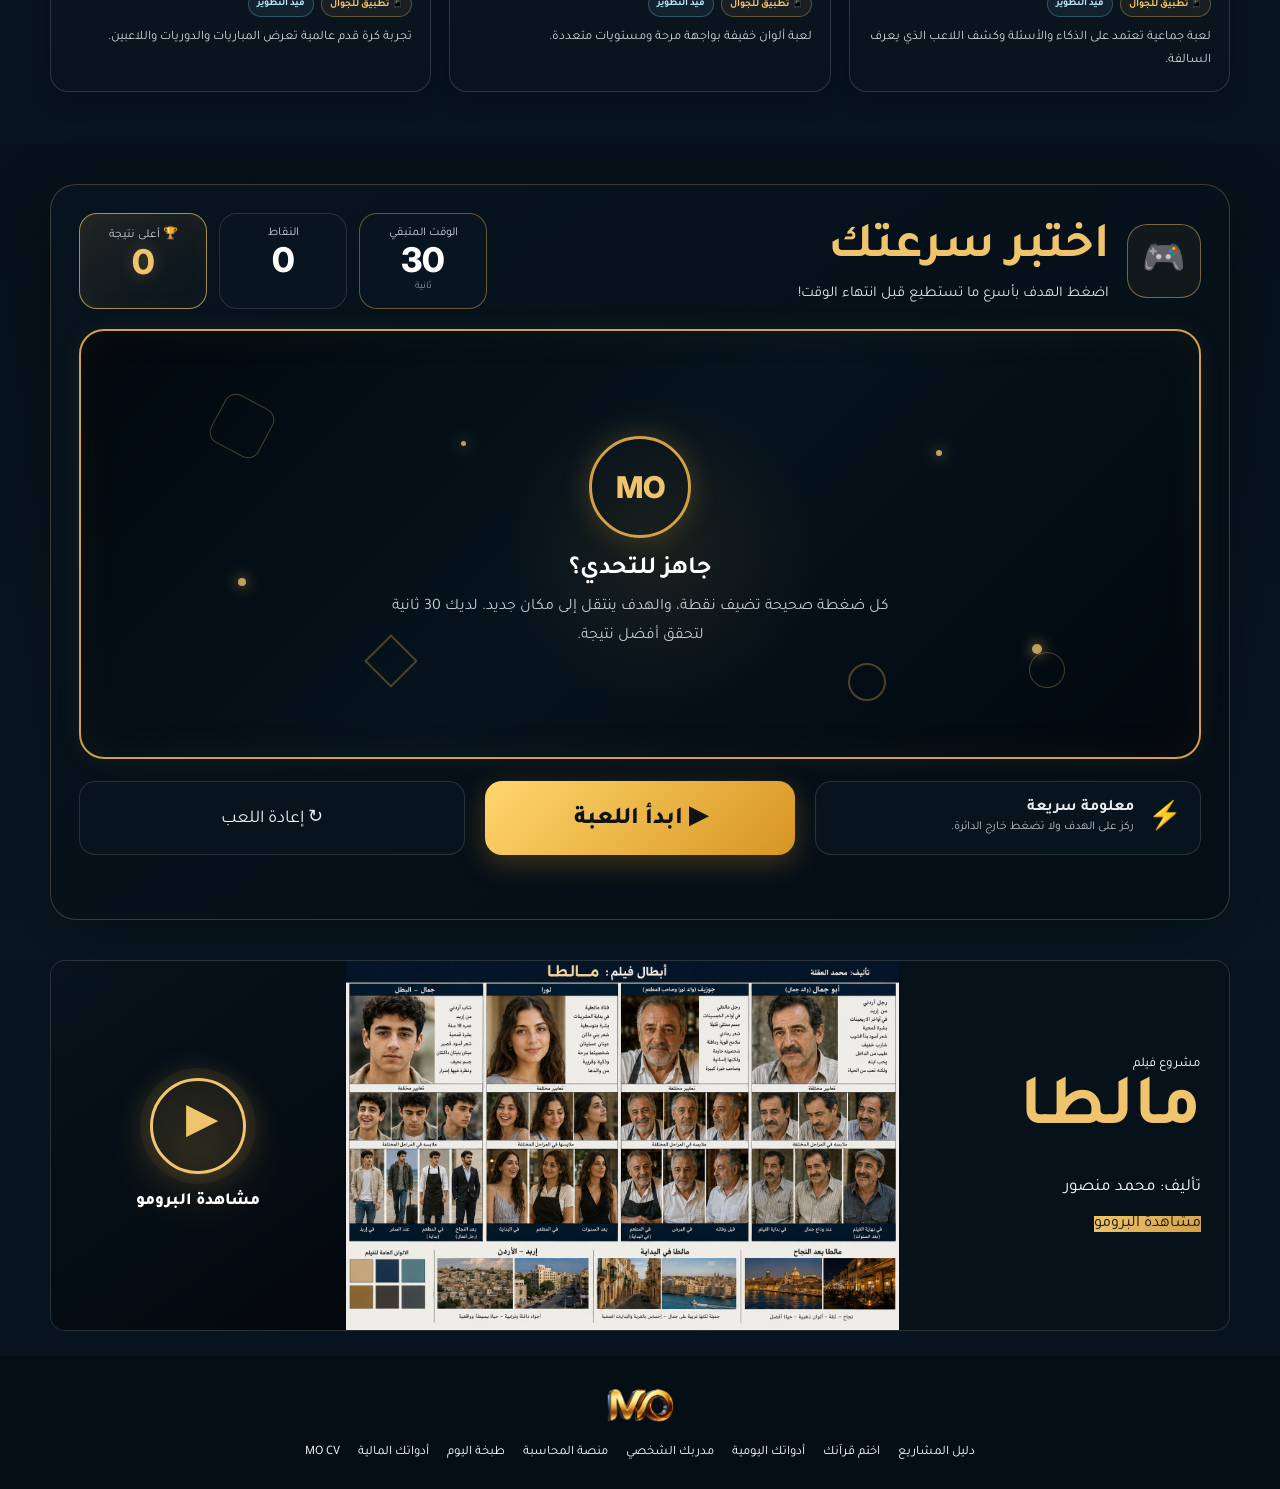
==== commit 0964c754: "Add WhatsApp sticker channel as a new product" ====
--- a/index.html
+++ b/index.html
@@ -105,13 +105,14 @@
 <section class="about section" id="about"><div class="container"><div class="about-card"><h2 class="section-title" data-ar="عني" data-en="About Me">عني</h2><p data-ar="أعمل على تحويل الأفكار إلى منتجات رقمية قابلة للاستخدام، مع اهتمام بالوظيفة، البساطة، الاعتمادية وتجربة المستخدم. تختلف هوية كل مشروع بحسب جمهوره، لكن يجمعها هدف واحد: بناء شيء مفيد يعمل بوضوح ويستمر بالتطور." data-en="I turn ideas into usable digital products with an emphasis on function, simplicity, reliability and user experience. Each project has its own identity for its audience, while sharing one goal: build something useful, clear and continuously improving.">أعمل على تحويل الأفكار إلى منتجات رقمية قابلة للاستخدام، مع اهتمام بالوظيفة، البساطة، الاعتمادية وتجربة المستخدم. تختلف هوية كل مشروع بحسب جمهوره، لكن يجمعها هدف واحد: بناء شيء مفيد يعمل بوضوح ويستمر بالتطور.</p><div class="about-tags"><span data-ar="أفكار رقمية" data-en="Digital Ideas">أفكار رقمية</span><span data-ar="تطبيقات وألعاب" data-en="Apps & Games">تطبيقات وألعاب</span><span data-ar="تجربة وتعلّم" data-en="Explore & Learn">تجربة وتعلّم</span></div></div></div></section>
 <section class="apps section" id="apps"><div class="container"><h2 class="section-title" data-ar="مشاريعي" data-en="My Projects">مشاريعي</h2><p style="text-align:center;margin:0 0 24px;color:#d3dae0"><a href="projects.html" data-ar="استعرض دليل المشاريع الكامل ←" data-en="Explore the full project directory →">استعرض دليل المشاريع الكامل ←</a></p>
 <h3 class="project-group-title" data-ar="مواقعي الإلكترونية" data-en="My Websites">مواقعي الإلكترونية</h3><div class="project-grid" id="websitesGrid">
-<a class="app-card" href="https://moqleh.github.io/khatm-quran/" target="_blank" rel="noopener noreferrer"><div class="app-img"><img src="assets/img/quran.png" alt="اختم قرآنك" loading="lazy"></div><div class="app-info"><h3 data-ar="اختم قرآنك" data-en="Khatm Quran">اختم قرآنك</h3><div class="app-badges"><span class="app-badge" data-ar="🌐 موقع ويب" data-en="🌐 Website">🌐 موقع ويب</span><span class="app-badge status" data-ar="متاح الآن" data-en="Available Now">متاح الآن</span></div><p data-ar="موقع يساعدك على تنظيم وردك اليومي وختم القرآن خلال 30 يومًا، مع مواقيت الصلاة والقبلة وأدوات إسلامية مفيدة." data-en="A website that helps organize your daily Quran reading and complete the Quran in 30 days, with prayer times, Qibla and useful Islamic tools.">موقع يساعدك على تنظيم وردك اليومي وختم القرآن خلال 30 يومًا، مع مواقيت الصلاة والقبلة وأدوات إسلامية مفيدة.</p></div></a>
-<a class="app-card" href="https://moqleh.github.io/tabkhat-al-yawm/" target="_blank" rel="noopener noreferrer"><div class="app-img"><img src="assets/img/Coking.jpg" alt="طبخة اليوم" loading="lazy"></div><div class="app-info"><h3 data-ar="طبخة اليوم" data-en="Today's Dish">طبخة اليوم</h3><div class="app-badges"><span class="app-badge" data-ar="🌐 موقع ويب" data-en="🌐 Website">🌐 موقع ويب</span><span class="app-badge status" data-ar="متاح الآن" data-en="Available Now">متاح الآن</span></div><p data-ar="موقع وصفات مستقل بمقادير دقيقة وخطوات تفصيلية ومفضلة محلية." data-en="Arabic and international recipes presented in a simple, clear and easy-to-follow way.">وصفات عربية وعالمية مرتبة بطريقة سهلة وواضحة للاستخدام اليومي.</p></div></a>
+<a class="app-card" href="https://moqleh.github.io/khatm-quran/" target="_blank" rel="noopener noreferrer"><div class="app-img"><img src="assets/img/quran.png?v=9b1dd4da" alt="اختم قرآنك" loading="lazy"></div><div class="app-info"><h3 data-ar="اختم قرآنك" data-en="Khatm Quran">اختم قرآنك</h3><div class="app-badges"><span class="app-badge" data-ar="🌐 موقع ويب" data-en="🌐 Website">🌐 موقع ويب</span><span class="app-badge status" data-ar="متاح الآن" data-en="Available Now">متاح الآن</span></div><p data-ar="موقع يساعدك على تنظيم وردك اليومي وختم القرآن خلال 30 يومًا، مع مواقيت الصلاة والقبلة وأدوات إسلامية مفيدة." data-en="A website that helps organize your daily Quran reading and complete the Quran in 30 days, with prayer times, Qibla and useful Islamic tools.">موقع يساعدك على تنظيم وردك اليومي وختم القرآن خلال 30 يومًا، مع مواقيت الصلاة والقبلة وأدوات إسلامية مفيدة.</p></div></a>
+<a class="app-card" href="https://moqleh.github.io/tabkhat-al-yawm/" target="_blank" rel="noopener noreferrer"><div class="app-img"><img src="assets/img/Coking.jpg?v=4781953c" alt="طبخة اليوم" loading="lazy"></div><div class="app-info"><h3 data-ar="طبخة اليوم" data-en="Today's Dish">طبخة اليوم</h3><div class="app-badges"><span class="app-badge" data-ar="🌐 موقع ويب" data-en="🌐 Website">🌐 موقع ويب</span><span class="app-badge status" data-ar="متاح الآن" data-en="Available Now">متاح الآن</span></div><p data-ar="موقع وصفات مستقل بمقادير دقيقة وخطوات تفصيلية ومفضلة محلية." data-en="Arabic and international recipes presented in a simple, clear and easy-to-follow way.">وصفات عربية وعالمية مرتبة بطريقة سهلة وواضحة للاستخدام اليومي.</p></div></a>
 <a class="app-card" href="https://moqleh.github.io/daily-tools/" target="_blank" rel="noopener noreferrer"><div class="app-img"><span class="site-live-badge" data-ar="متاح الآن" data-en="LIVE">متاح الآن</span><img src="https://moqleh.github.io/daily-tools/daily-tools-hero.svg" alt="أدواتك اليومية" loading="lazy"></div><div class="app-info"><span class="site-type" data-ar="🌐 موقع إلكتروني" data-en="🌐 Website">🌐 موقع إلكتروني</span><h3 data-ar="أدواتك اليومية" data-en="Daily Tools">أدواتك اليومية</h3><p data-ar="أدوات عملية وسريعة للاستخدام اليومي." data-en="Fast, practical tools for everyday use.">أدوات عملية وسريعة للاستخدام اليومي.</p><span class="site-cta" data-ar="زيارة الموقع ↗" data-en="Visit website ↗">زيارة الموقع ↗</span></div></a>
-<a class="app-card" href="https://moqleh.github.io/accounting-platform/about/" target="_blank" rel="noopener noreferrer"><div class="app-img"><span class="site-live-badge" data-ar="متاح الآن" data-en="LIVE">متاح الآن</span><img src="assets/img/ACC.jpg" alt="نظام المحاسبة" loading="lazy" style="object-position:center 32%;"><span class="lang-chip">عربي + English</span></div><div class="app-info"><span class="site-type" data-ar="🧾 نظام محاسبي" data-en="🧾 Accounting">🧾 نظام محاسبي</span><h3 data-ar="نظام المحاسبة" data-en="Accounting System">نظام المحاسبة</h3><p data-ar="منصة ثنائية اللغة لإدارة العمليات والتقارير المالية." data-en="A bilingual platform for accounting operations and financial reports.">منصة ثنائية اللغة لإدارة العمليات والتقارير المالية.</p><span class="site-cta" data-ar="تجربة النظام ↗" data-en="Try the system ↗">تجربة النظام ↗</span></div></a>
-<a class="app-card" href="https://moqleh.github.io/mo-fitness/" target="_blank" rel="noopener noreferrer"><div class="app-img"><span class="site-live-badge" data-ar="متاح الآن" data-en="LIVE">متاح الآن</span><img src="assets/img/MO FITNESS.jpg" alt="MO Fitness" loading="lazy" style="object-position:center 42%;transform:scale(1.28);transform-origin:center center;"></div><div class="app-info"><span class="site-type" data-ar="🏋️ لياقة" data-en="🏋️ Fitness">🏋️ لياقة</span><h3>MO Fitness</h3><p data-ar="منصة لياقة مجانية ثنائية اللغة مع مساعد ذكي." data-en="A free bilingual fitness platform with an AI assistant.">منصة لياقة مجانية ثنائية اللغة مع مساعد ذكي.</p><span class="site-cta" data-ar="فتح MO Fitness ↗" data-en="Open MO Fitness ↗">فتح MO Fitness ↗</span></div></a>
-<a class="app-card" href="https://moqleh.github.io/adawatak-financial/ar/" target="_blank" rel="noopener noreferrer"><div class="app-img"><span class="site-live-badge" data-ar="متاح الآن" data-en="LIVE">متاح الآن</span><img src="assets/img/Ftools.jpg" alt="أدواتك المالية" loading="lazy"></div><div class="app-info"><span class="site-type" data-ar="🌐 موقع إلكتروني" data-en="🌐 Website">🌐 موقع إلكتروني</span><h3 data-ar="أدواتك المالية" data-en="Financial Tools">أدواتك المالية</h3><p data-ar="منصة مالية تجمع أدوات الحساب والقروض والاستثمار والعملات وغيرها في مكان واحد." data-en="A financial platform bringing calculators, loans, investments, currencies and more together in one place.">منصة مالية تجمع أدوات الحساب والقروض والاستثمار والعملات وغيرها في مكان واحد.</p><span class="site-cta" data-ar="زيارة الموقع ↗" data-en="Visit website ↗">زيارة الموقع ↗</span></div></a>
-<a class="app-card" href="https://moqleh.github.io/mo-cv/" target="_blank" rel="noopener noreferrer"><div class="app-img"><span class="site-live-badge" data-ar="متاح الآن" data-en="LIVE">متاح الآن</span><img src="assets/img/09-ai-assistant.webp" alt="MO CV AI Assistant" loading="lazy"></div><div class="app-info"><span class="site-type" data-ar="🌐 موقع إلكتروني" data-en="🌐 Website">🌐 موقع إلكتروني</span><h3>MO CV <span class="app-badge status" data-ar="جديد" data-en="NEW" style="vertical-align:middle;margin-inline-start:7px;font-size:9px;padding:4px 8px;">جديد</span></h3><p data-ar="منصة احترافية لإنشاء وتعديل السيرة الذاتية بسهولة، مع حفظ وإدارة السير من حسابك." data-en="A professional platform to create and edit CVs easily, with account-based resume saving and management.">منصة احترافية لإنشاء وتعديل السيرة الذاتية بسهولة، مع حفظ وإدارة السير من حسابك.</p><span class="site-cta" data-ar="إنشاء سيرتك ↗" data-en="Create your CV ↗">إنشاء سيرتك ↗</span></div></a>
+<a class="app-card" href="https://moqleh.github.io/accounting-platform/about/" target="_blank" rel="noopener noreferrer"><div class="app-img"><span class="site-live-badge" data-ar="متاح الآن" data-en="LIVE">متاح الآن</span><img src="assets/img/ACC.jpg?v=801b3531" alt="نظام المحاسبة" loading="lazy" style="object-position:center 32%;"><span class="lang-chip">عربي + English</span></div><div class="app-info"><span class="site-type" data-ar="🧾 نظام محاسبي" data-en="🧾 Accounting">🧾 نظام محاسبي</span><h3 data-ar="نظام المحاسبة" data-en="Accounting System">نظام المحاسبة</h3><p data-ar="منصة ثنائية اللغة لإدارة العمليات والتقارير المالية." data-en="A bilingual platform for accounting operations and financial reports.">منصة ثنائية اللغة لإدارة العمليات والتقارير المالية.</p><span class="site-cta" data-ar="تجربة النظام ↗" data-en="Try the system ↗">تجربة النظام ↗</span></div></a>
+<a class="app-card" href="https://moqleh.github.io/mo-fitness/" target="_blank" rel="noopener noreferrer"><div class="app-img"><span class="site-live-badge" data-ar="متاح الآن" data-en="LIVE">متاح الآن</span><img src="assets/img/MO FITNESS.jpg?v=79e75b83" alt="MO Fitness" loading="lazy" style="object-position:center 42%;transform:scale(1.28);transform-origin:center center;"></div><div class="app-info"><span class="site-type" data-ar="🏋️ لياقة" data-en="🏋️ Fitness">🏋️ لياقة</span><h3>MO Fitness</h3><p data-ar="منصة لياقة مجانية ثنائية اللغة مع مساعد ذكي." data-en="A free bilingual fitness platform with an AI assistant.">منصة لياقة مجانية ثنائية اللغة مع مساعد ذكي.</p><span class="site-cta" data-ar="فتح MO Fitness ↗" data-en="Open MO Fitness ↗">فتح MO Fitness ↗</span></div></a>
+<a class="app-card" href="https://moqleh.github.io/adawatak-financial/ar/" target="_blank" rel="noopener noreferrer"><div class="app-img"><span class="site-live-badge" data-ar="متاح الآن" data-en="LIVE">متاح الآن</span><img src="assets/img/Ftools.jpg?v=76e59feb" alt="أدواتك المالية" loading="lazy"></div><div class="app-info"><span class="site-type" data-ar="🌐 موقع إلكتروني" data-en="🌐 Website">🌐 موقع إلكتروني</span><h3 data-ar="أدواتك المالية" data-en="Financial Tools">أدواتك المالية</h3><p data-ar="منصة مالية تجمع أدوات الحساب والقروض والاستثمار والعملات وغيرها في مكان واحد." data-en="A financial platform bringing calculators, loans, investments, currencies and more together in one place.">منصة مالية تجمع أدوات الحساب والقروض والاستثمار والعملات وغيرها في مكان واحد.</p><span class="site-cta" data-ar="زيارة الموقع ↗" data-en="Visit website ↗">زيارة الموقع ↗</span></div></a>
+<a class="app-card" href="https://moqleh.github.io/mo-cv/" target="_blank" rel="noopener noreferrer"><div class="app-img"><span class="site-live-badge" data-ar="متاح الآن" data-en="LIVE">متاح الآن</span><img src="assets/img/09-ai-assistant.webp?v=b3a1f785" alt="MO CV AI Assistant" loading="lazy"></div><div class="app-info"><span class="site-type" data-ar="🌐 موقع إلكتروني" data-en="🌐 Website">🌐 موقع إلكتروني</span><h3>MO CV <span class="app-badge status" data-ar="جديد" data-en="NEW" style="vertical-align:middle;margin-inline-start:7px;font-size:9px;padding:4px 8px;">جديد</span></h3><p data-ar="منصة احترافية لإنشاء وتعديل السيرة الذاتية بسهولة، مع حفظ وإدارة السير من حسابك." data-en="A professional platform to create and edit CVs easily, with account-based resume saving and management.">منصة احترافية لإنشاء وتعديل السيرة الذاتية بسهولة، مع حفظ وإدارة السير من حسابك.</p><span class="site-cta" data-ar="إنشاء سيرتك ↗" data-en="Create your CV ↗">إنشاء سيرتك ↗</span></div></a>
+<a class="app-card" href="https://whatsapp.com/channel/0029Vb94n169mrGho0W9v63j" target="_blank" rel="noopener noreferrer" aria-label="قناة ملصقات متنوعة على واتساب"><div class="app-img" style="min-height:180px;background:linear-gradient(125deg,#087f58,#16c784);display:flex;align-items:center;justify-content:center;color:white;text-align:center"><div style="font-size:28px;font-weight:900;line-height:1.7">💬 🎉 😂<div data-ar="ملصقات متنوعة" data-en="Sticker Collection">ملصقات متنوعة</div></div></div><div class="app-info"><span class="site-type" data-ar="💬 قناة واتساب" data-en="💬 WhatsApp Channel">💬 قناة واتساب</span><h3 data-ar="ملصقات متنوعة" data-en="Sticker Collection">ملصقات متنوعة <span class="app-badge status" data-ar="جديد" data-en="NEW">جديد</span></h3><p data-ar="قناة واتساب تضم ملصقات مضحكة ودينية ومتنوعة للمشاركة مع الأصدقاء والعائلة." data-en="A WhatsApp channel with funny, Islamic and assorted stickers to share with friends and family.">قناة واتساب تضم ملصقات مضحكة ودينية ومتنوعة للمشاركة مع الأصدقاء والعائلة.</p><span class="site-cta" data-ar="متابعة القناة ↗" data-en="Follow the channel ↗">متابعة القناة ↗</span></div></a>
 </div>
 <div class="project-divider"><h3 data-ar="تطبيقات الجوال" data-en="Mobile Apps">تطبيقات الجوال</h3></div><div class="project-grid" id="mobileAppsGrid">
 <article class="app-card"><div class="app-img"><img src="assets/img/kashfak-home.jpg" alt="كاشفك" loading="lazy"></div><div class="app-info"><h3 data-ar="كاشفك" data-en="Kashfak">كاشفك</h3><div class="app-badges"><span class="app-badge" data-ar="📱 تطبيق للجوال" data-en="📱 Mobile App">📱 تطبيق للجوال</span><span class="app-badge status" data-ar="قيد التطوير" data-en="In Development">قيد التطوير</span></div><p data-ar="لعبة جماعية تعتمد على الذكاء والأسئلة وكشف اللاعب الذي يعرف السالفة." data-en="A fun group game based on questions, deduction and discovering who knows the secret.">لعبة جماعية تعتمد على الذكاء والأسئلة وكشف اللاعب الذي يعرف السالفة.</p></div></article>
@@ -151,7 +152,7 @@
 function stopGame(){gameRunning=false;gameState='finished';clearInterval(gameTimer);gameTimer=null;arena.classList.remove('danger');target.style.display='none';ready.style.display='flex';playEndSound();ready.querySelector('h3').textContent=newHighScore?(lang==='ar'?`🏆 رقم قياسي جديد: ${gameScore}`:`🏆 New High Score: ${gameScore}`):(lang==='ar'?`النتيجة: ${gameScore}`:`Score: ${gameScore}`);ready.querySelector('p').textContent=newHighScore?(lang==='ar'?'ممتاز! كسرت أعلى نتيجة. حاول الآن تحط رقم أصعب!':'Excellent! You beat the high score. Try to set an even tougher record!'):(lang==='ar'?'محاولة جميلة! اضغط ابدأ اللعبة أو إعادة اللعب وحاول كسر أعلى نتيجة.':'Nice run! Start again and try to beat the high score.');updateGameMessage()}
 function startGame(){getAudio();playStartSound();clearInterval(gameTimer);gameRunning=true;gameState='running';gameTime=30;gameScore=0;hitStreak=0;newHighScore=false;arena.classList.remove('danger');timeEl.textContent=gameTime;scoreEl.textContent=gameScore;ready.style.display='none';target.style.display='grid';moveTarget();updateGameMessage();gameTimer=setInterval(()=>{gameTime-=1;timeEl.textContent=gameTime;if(gameTime<=5&&gameTime>0){arena.classList.add('danger');playTickSound(true);flashMessage()}else if(gameTime%5===0&&gameTime>0){playTickSound(false)}updateGameMessage();if(gameTime<=0)stopGame()},1000)}
 target.addEventListener('click',()=>{if(!gameRunning)return;gameScore+=1;hitStreak+=1;scoreEl.textContent=gameScore;playHitSound();target.classList.remove('hit');void target.offsetWidth;target.classList.add('hit');let justBrokeRecord=false;if(gameScore>bestScore){bestScore=gameScore;bestEl.textContent=bestScore;try{localStorage.setItem('moSpeedBest',String(bestScore))}catch(e){}if(!newHighScore){newHighScore=true;justBrokeRecord=true;playHighScoreSound();messageEl.textContent=lang==='ar'?'🏆 رقم قياسي جديد! كمل!':'🏆 New High Score! Keep going!';flashMessage()}}if(!justBrokeRecord&&hitStreak%5===0){flashMessage();updateGameMessage()}setTimeout(()=>target.classList.remove('hit'),180);moveTarget()});startBtn.addEventListener('click',startGame);resetBtn.addEventListener('click',startGame);window.addEventListener('resize',()=>{if(gameRunning)moveTarget()});
-const visitCountEl=document.getElementById('visitCount');fetch('https://countapi.mileshilliard.com/api/v1/hit/moqleh_mohammed_al_oqleh_official_visits_20260904',{cache:'no-store'}).then(r=>{if(!r.ok)throw new Error('counter');return r.json()}).then(d=>{visitCountEl.textContent=Number(d.value||0).toLocaleString(lang==='ar'?'ar-JO':'en-US')}).catch(()=>{visitCountEl.textContent='—'});
+// Visitor counter is optional; the enhancement script handles it when the element exists.
 const sections=[...document.querySelectorAll('.section')],links=[...document.querySelectorAll('.nav-links a')];window.addEventListener('scroll',()=>{let id='home';sections.forEach(s=>{if(scrollY>=s.offsetTop-120)id=s.id});links.forEach(a=>a.classList.toggle('active',a.getAttribute('href')==='#'+id))});
 translatePage();
 </script>
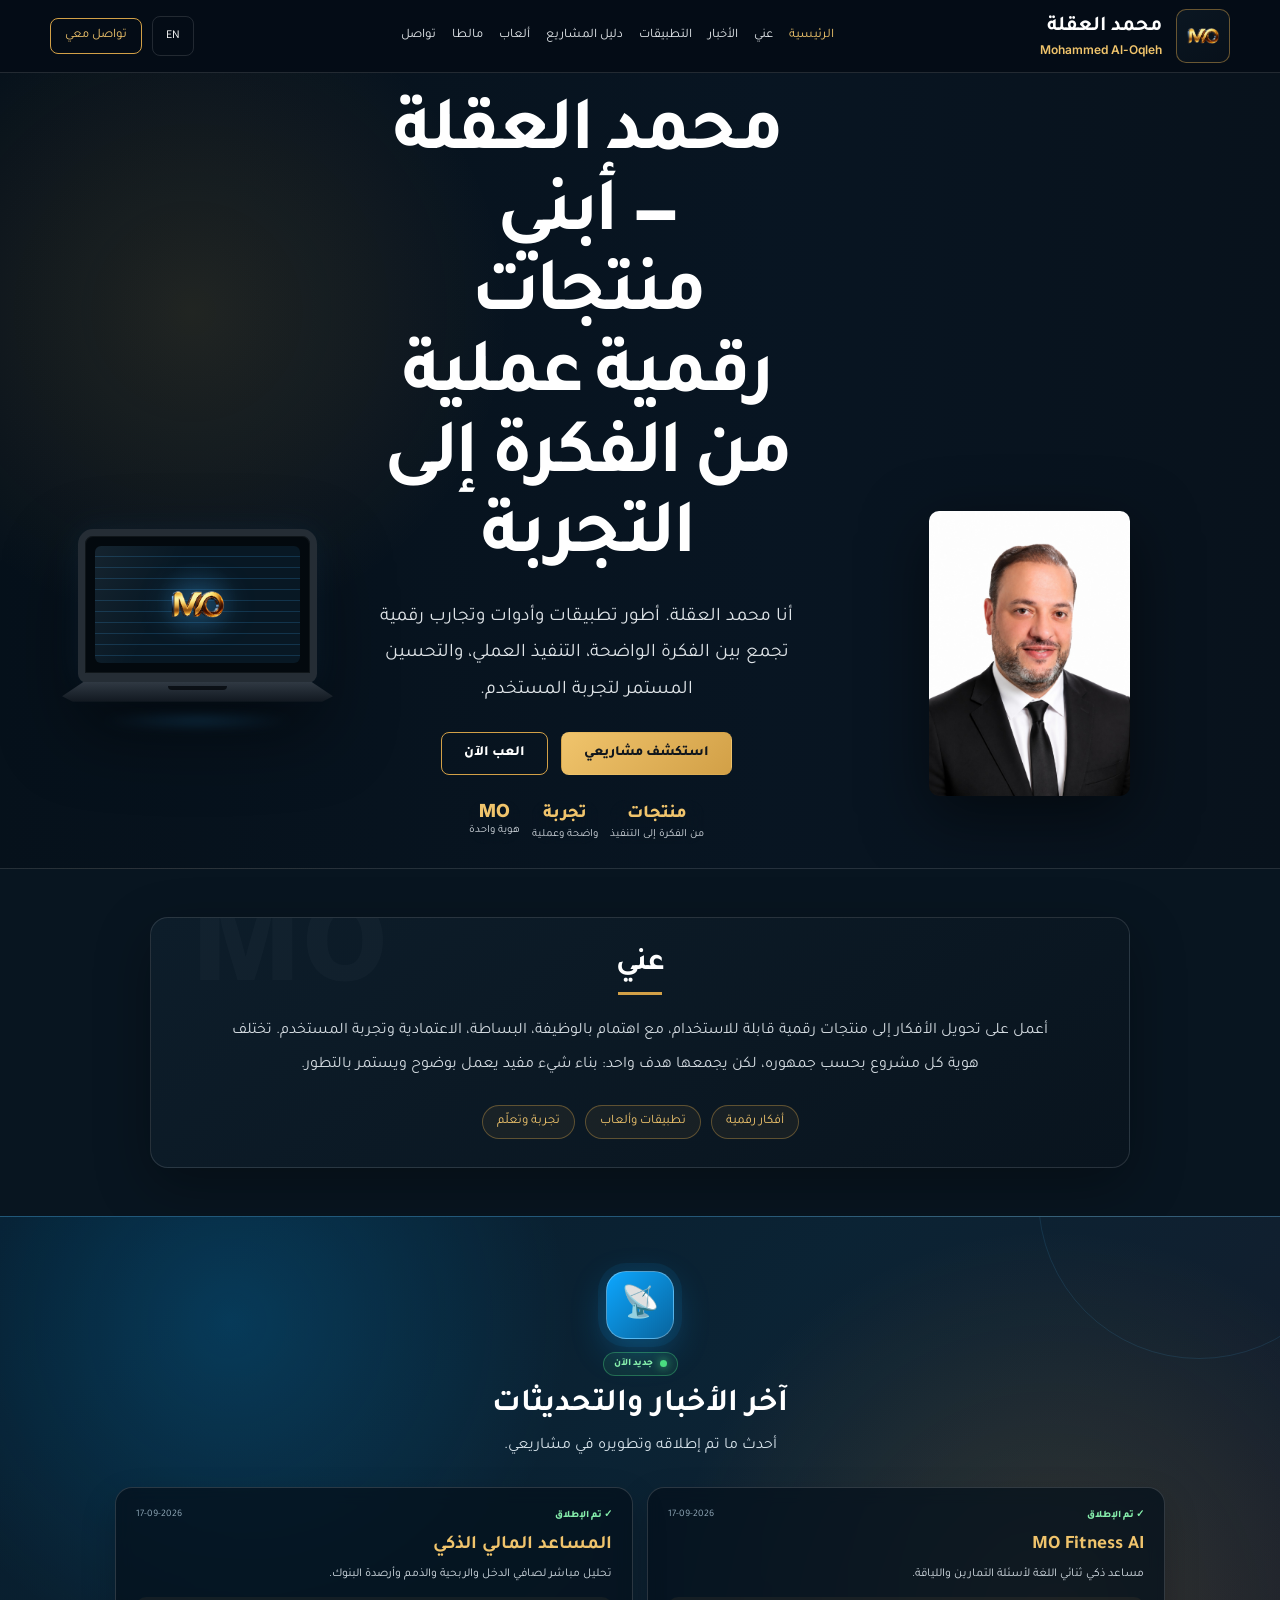
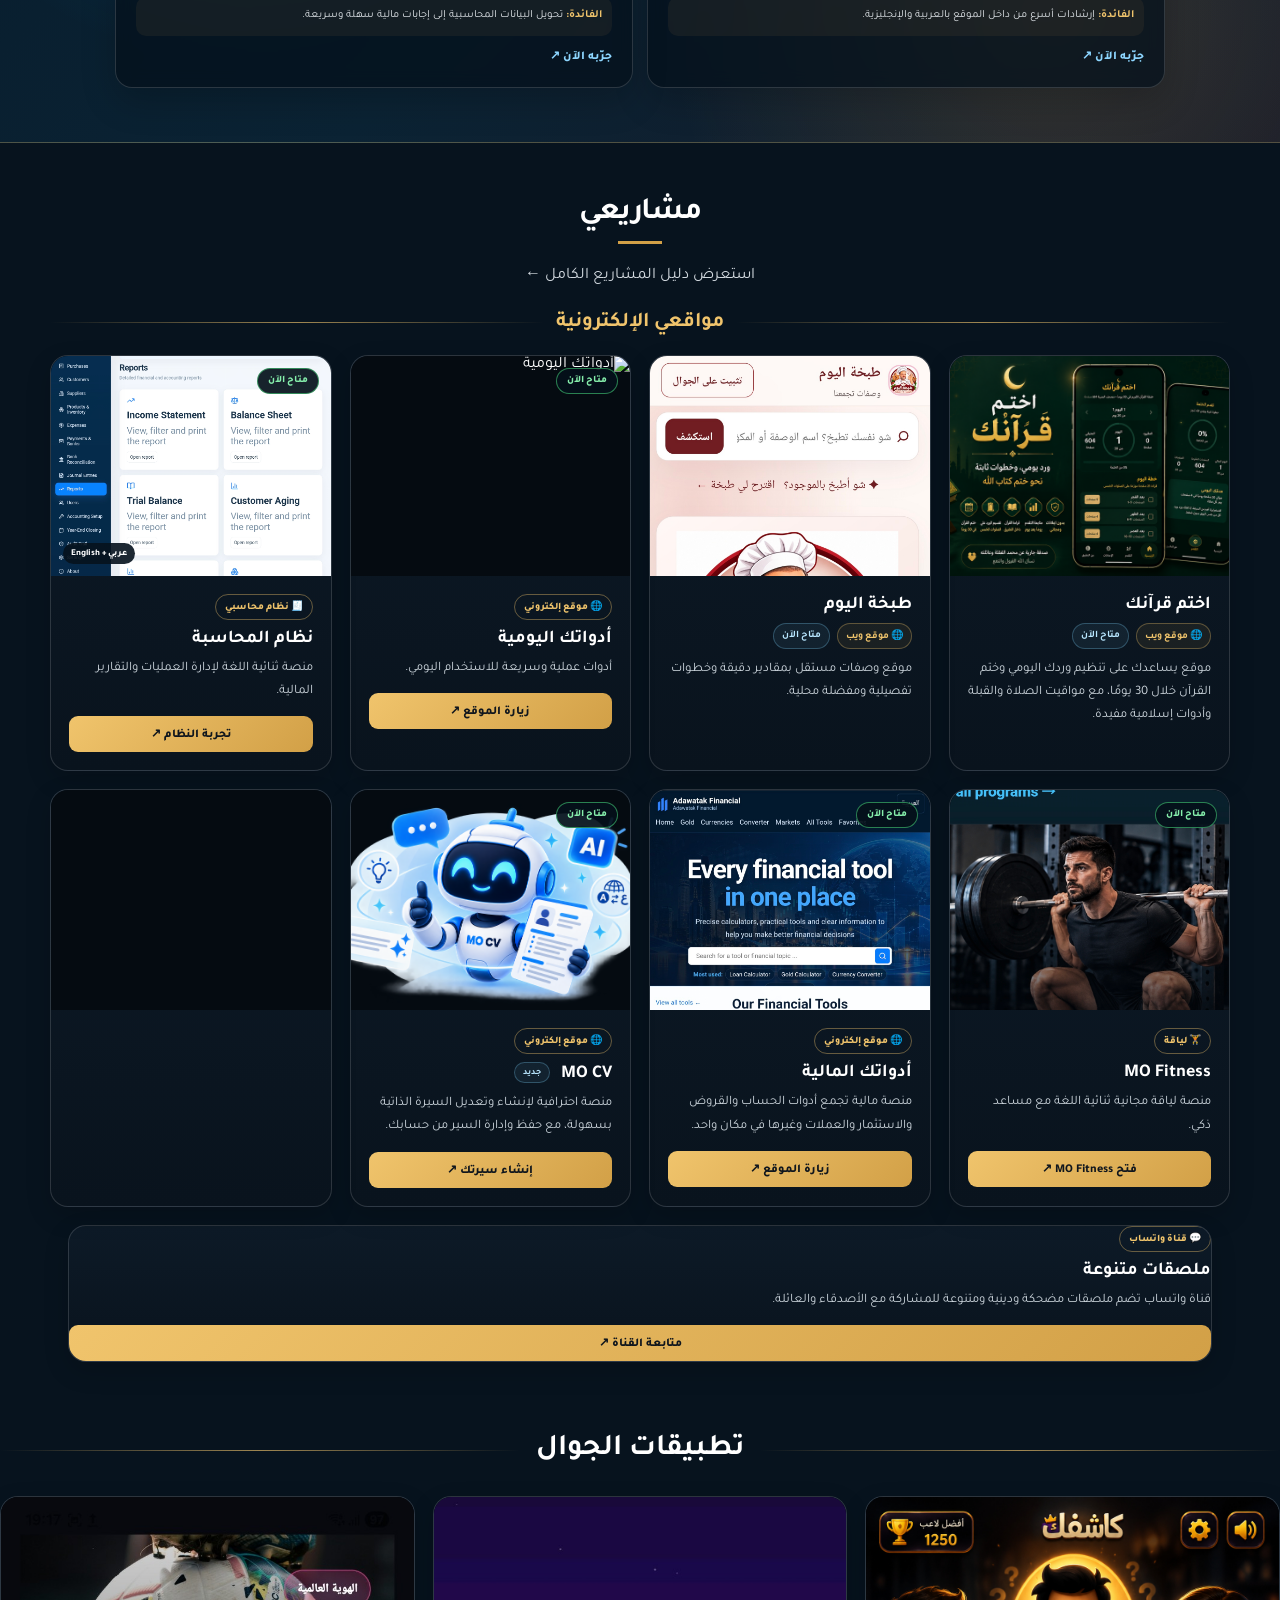
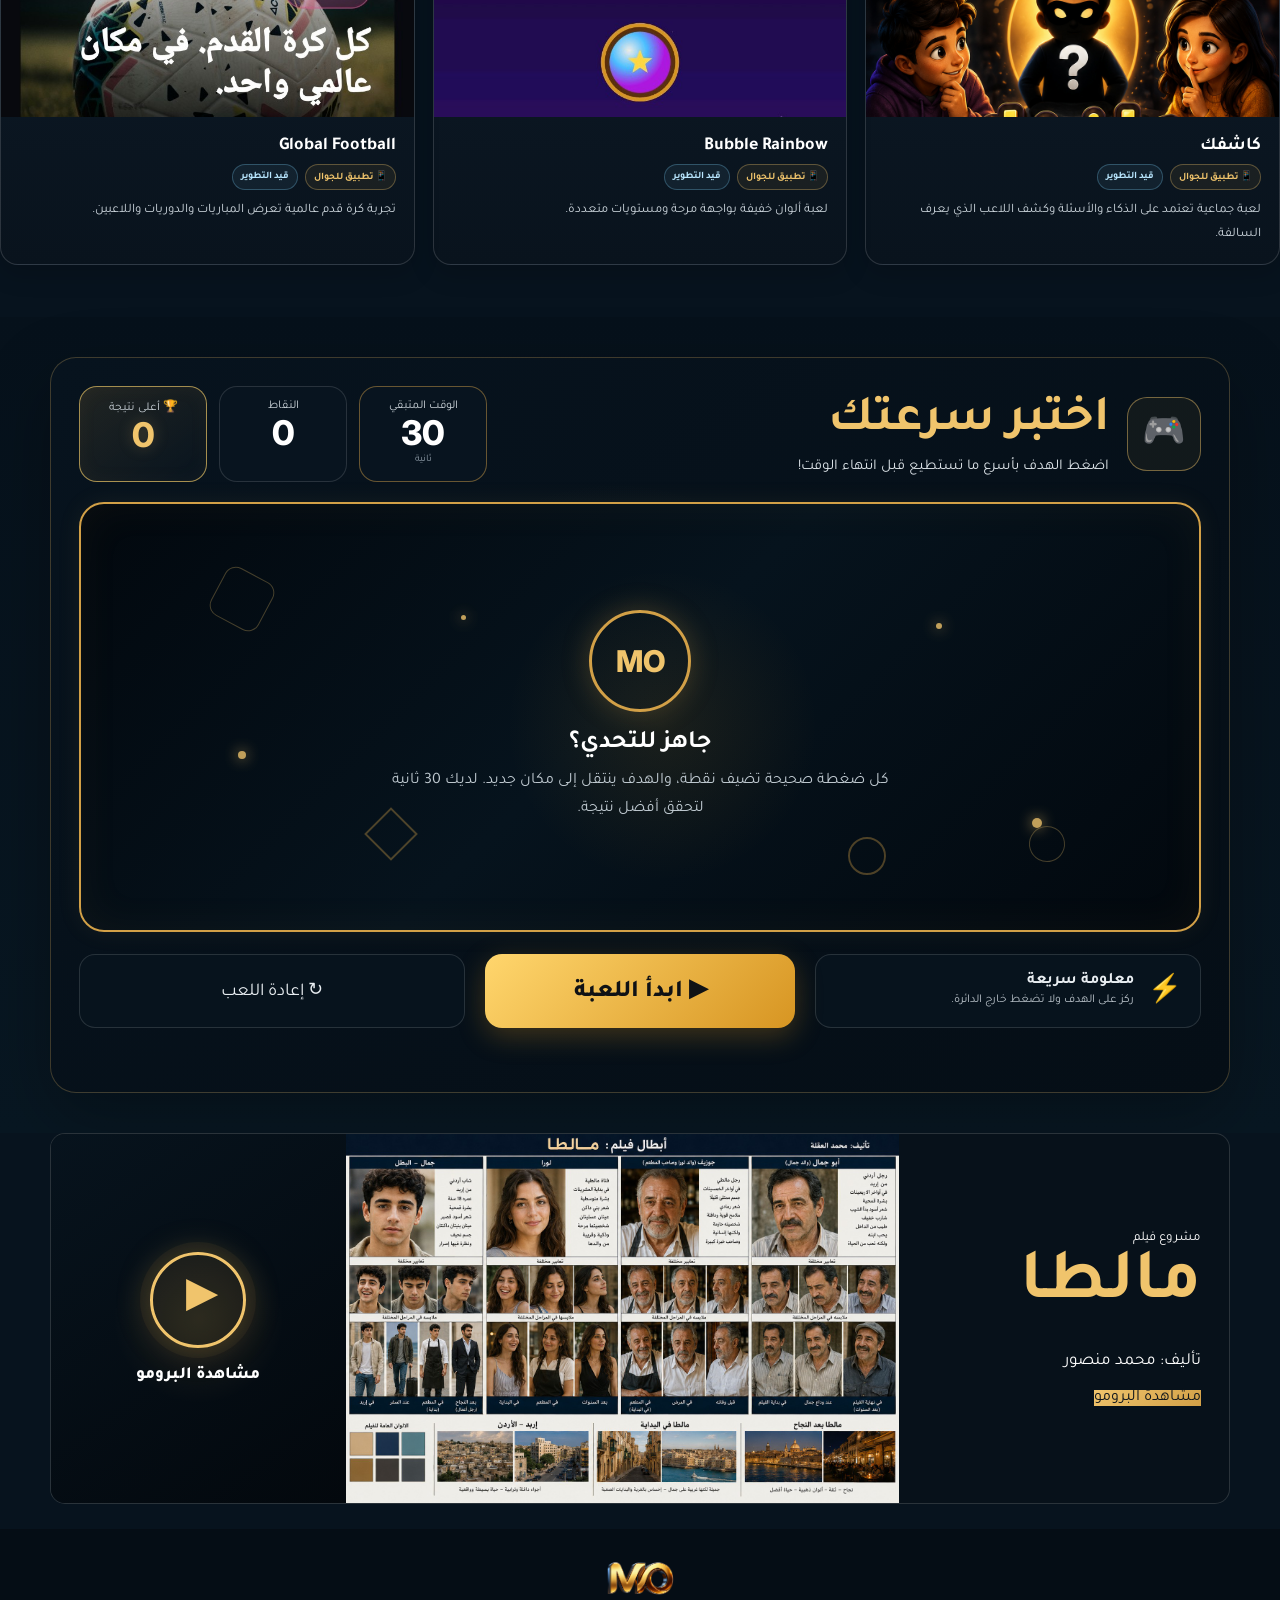
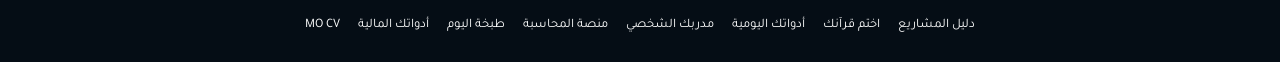
==== commit 13ee4a0f: "Replace WhatsApp sticker channel cover" ====
--- a/index.html
+++ b/index.html
@@ -112,7 +112,7 @@
 <a class="app-card" href="https://moqleh.github.io/mo-fitness/" target="_blank" rel="noopener noreferrer"><div class="app-img"><span class="site-live-badge" data-ar="متاح الآن" data-en="LIVE">متاح الآن</span><img src="assets/img/MO FITNESS.jpg?v=79e75b83" alt="MO Fitness" loading="lazy" style="object-position:center 42%;transform:scale(1.28);transform-origin:center center;"></div><div class="app-info"><span class="site-type" data-ar="🏋️ لياقة" data-en="🏋️ Fitness">🏋️ لياقة</span><h3>MO Fitness</h3><p data-ar="منصة لياقة مجانية ثنائية اللغة مع مساعد ذكي." data-en="A free bilingual fitness platform with an AI assistant.">منصة لياقة مجانية ثنائية اللغة مع مساعد ذكي.</p><span class="site-cta" data-ar="فتح MO Fitness ↗" data-en="Open MO Fitness ↗">فتح MO Fitness ↗</span></div></a>
 <a class="app-card" href="https://moqleh.github.io/adawatak-financial/ar/" target="_blank" rel="noopener noreferrer"><div class="app-img"><span class="site-live-badge" data-ar="متاح الآن" data-en="LIVE">متاح الآن</span><img src="assets/img/Ftools.jpg?v=76e59feb" alt="أدواتك المالية" loading="lazy"></div><div class="app-info"><span class="site-type" data-ar="🌐 موقع إلكتروني" data-en="🌐 Website">🌐 موقع إلكتروني</span><h3 data-ar="أدواتك المالية" data-en="Financial Tools">أدواتك المالية</h3><p data-ar="منصة مالية تجمع أدوات الحساب والقروض والاستثمار والعملات وغيرها في مكان واحد." data-en="A financial platform bringing calculators, loans, investments, currencies and more together in one place.">منصة مالية تجمع أدوات الحساب والقروض والاستثمار والعملات وغيرها في مكان واحد.</p><span class="site-cta" data-ar="زيارة الموقع ↗" data-en="Visit website ↗">زيارة الموقع ↗</span></div></a>
 <a class="app-card" href="https://moqleh.github.io/mo-cv/" target="_blank" rel="noopener noreferrer"><div class="app-img"><span class="site-live-badge" data-ar="متاح الآن" data-en="LIVE">متاح الآن</span><img src="assets/img/09-ai-assistant.webp?v=b3a1f785" alt="MO CV AI Assistant" loading="lazy"></div><div class="app-info"><span class="site-type" data-ar="🌐 موقع إلكتروني" data-en="🌐 Website">🌐 موقع إلكتروني</span><h3>MO CV <span class="app-badge status" data-ar="جديد" data-en="NEW" style="vertical-align:middle;margin-inline-start:7px;font-size:9px;padding:4px 8px;">جديد</span></h3><p data-ar="منصة احترافية لإنشاء وتعديل السيرة الذاتية بسهولة، مع حفظ وإدارة السير من حسابك." data-en="A professional platform to create and edit CVs easily, with account-based resume saving and management.">منصة احترافية لإنشاء وتعديل السيرة الذاتية بسهولة، مع حفظ وإدارة السير من حسابك.</p><span class="site-cta" data-ar="إنشاء سيرتك ↗" data-en="Create your CV ↗">إنشاء سيرتك ↗</span></div></a>
-<a class="app-card" href="https://whatsapp.com/channel/0029Vb94n169mrGho0W9v63j" target="_blank" rel="noopener noreferrer" aria-label="قناة ملصقات متنوعة على واتساب"><div class="app-img" style="min-height:180px;background:linear-gradient(125deg,#087f58,#16c784);display:flex;align-items:center;justify-content:center;color:white;text-align:center"><div style="font-size:28px;font-weight:900;line-height:1.7">💬 🎉 😂<div data-ar="ملصقات متنوعة" data-en="Sticker Collection">ملصقات متنوعة</div></div></div><div class="app-info"><span class="site-type" data-ar="💬 قناة واتساب" data-en="💬 WhatsApp Channel">💬 قناة واتساب</span><h3 data-ar="ملصقات متنوعة" data-en="Sticker Collection">ملصقات متنوعة <span class="app-badge status" data-ar="جديد" data-en="NEW">جديد</span></h3><p data-ar="قناة واتساب تضم ملصقات مضحكة ودينية ومتنوعة للمشاركة مع الأصدقاء والعائلة." data-en="A WhatsApp channel with funny, Islamic and assorted stickers to share with friends and family.">قناة واتساب تضم ملصقات مضحكة ودينية ومتنوعة للمشاركة مع الأصدقاء والعائلة.</p><span class="site-cta" data-ar="متابعة القناة ↗" data-en="Follow the channel ↗">متابعة القناة ↗</span></div></a>
+<a class="app-card" href="https://whatsapp.com/channel/0029Vb94n169mrGho0W9v63j" target="_blank" rel="noopener noreferrer" aria-label="قناة ملصقات متنوعة على واتساب"><div class="app-img"><img src="assets/img/whatsapp-stickers-cover.jpg?v=20261015" alt="ملصقات متنوعة على واتساب" loading="lazy" decoding="async"></div></div><div class="app-info"><span class="site-type" data-ar="💬 قناة واتساب" data-en="💬 WhatsApp Channel">💬 قناة واتساب</span><h3 data-ar="ملصقات متنوعة" data-en="Sticker Collection">ملصقات متنوعة <span class="app-badge status" data-ar="جديد" data-en="NEW">جديد</span></h3><p data-ar="قناة واتساب تضم ملصقات مضحكة ودينية ومتنوعة للمشاركة مع الأصدقاء والعائلة." data-en="A WhatsApp channel with funny, Islamic and assorted stickers to share with friends and family.">قناة واتساب تضم ملصقات مضحكة ودينية ومتنوعة للمشاركة مع الأصدقاء والعائلة.</p><span class="site-cta" data-ar="متابعة القناة ↗" data-en="Follow the channel ↗">متابعة القناة ↗</span></div></a>
 </div>
 <div class="project-divider"><h3 data-ar="تطبيقات الجوال" data-en="Mobile Apps">تطبيقات الجوال</h3></div><div class="project-grid" id="mobileAppsGrid">
 <article class="app-card"><div class="app-img"><img src="assets/img/kashfak-home.jpg" alt="كاشفك" loading="lazy"></div><div class="app-info"><h3 data-ar="كاشفك" data-en="Kashfak">كاشفك</h3><div class="app-badges"><span class="app-badge" data-ar="📱 تطبيق للجوال" data-en="📱 Mobile App">📱 تطبيق للجوال</span><span class="app-badge status" data-ar="قيد التطوير" data-en="In Development">قيد التطوير</span></div><p data-ar="لعبة جماعية تعتمد على الذكاء والأسئلة وكشف اللاعب الذي يعرف السالفة." data-en="A fun group game based on questions, deduction and discovering who knows the secret.">لعبة جماعية تعتمد على الذكاء والأسئلة وكشف اللاعب الذي يعرف السالفة.</p></div></article>
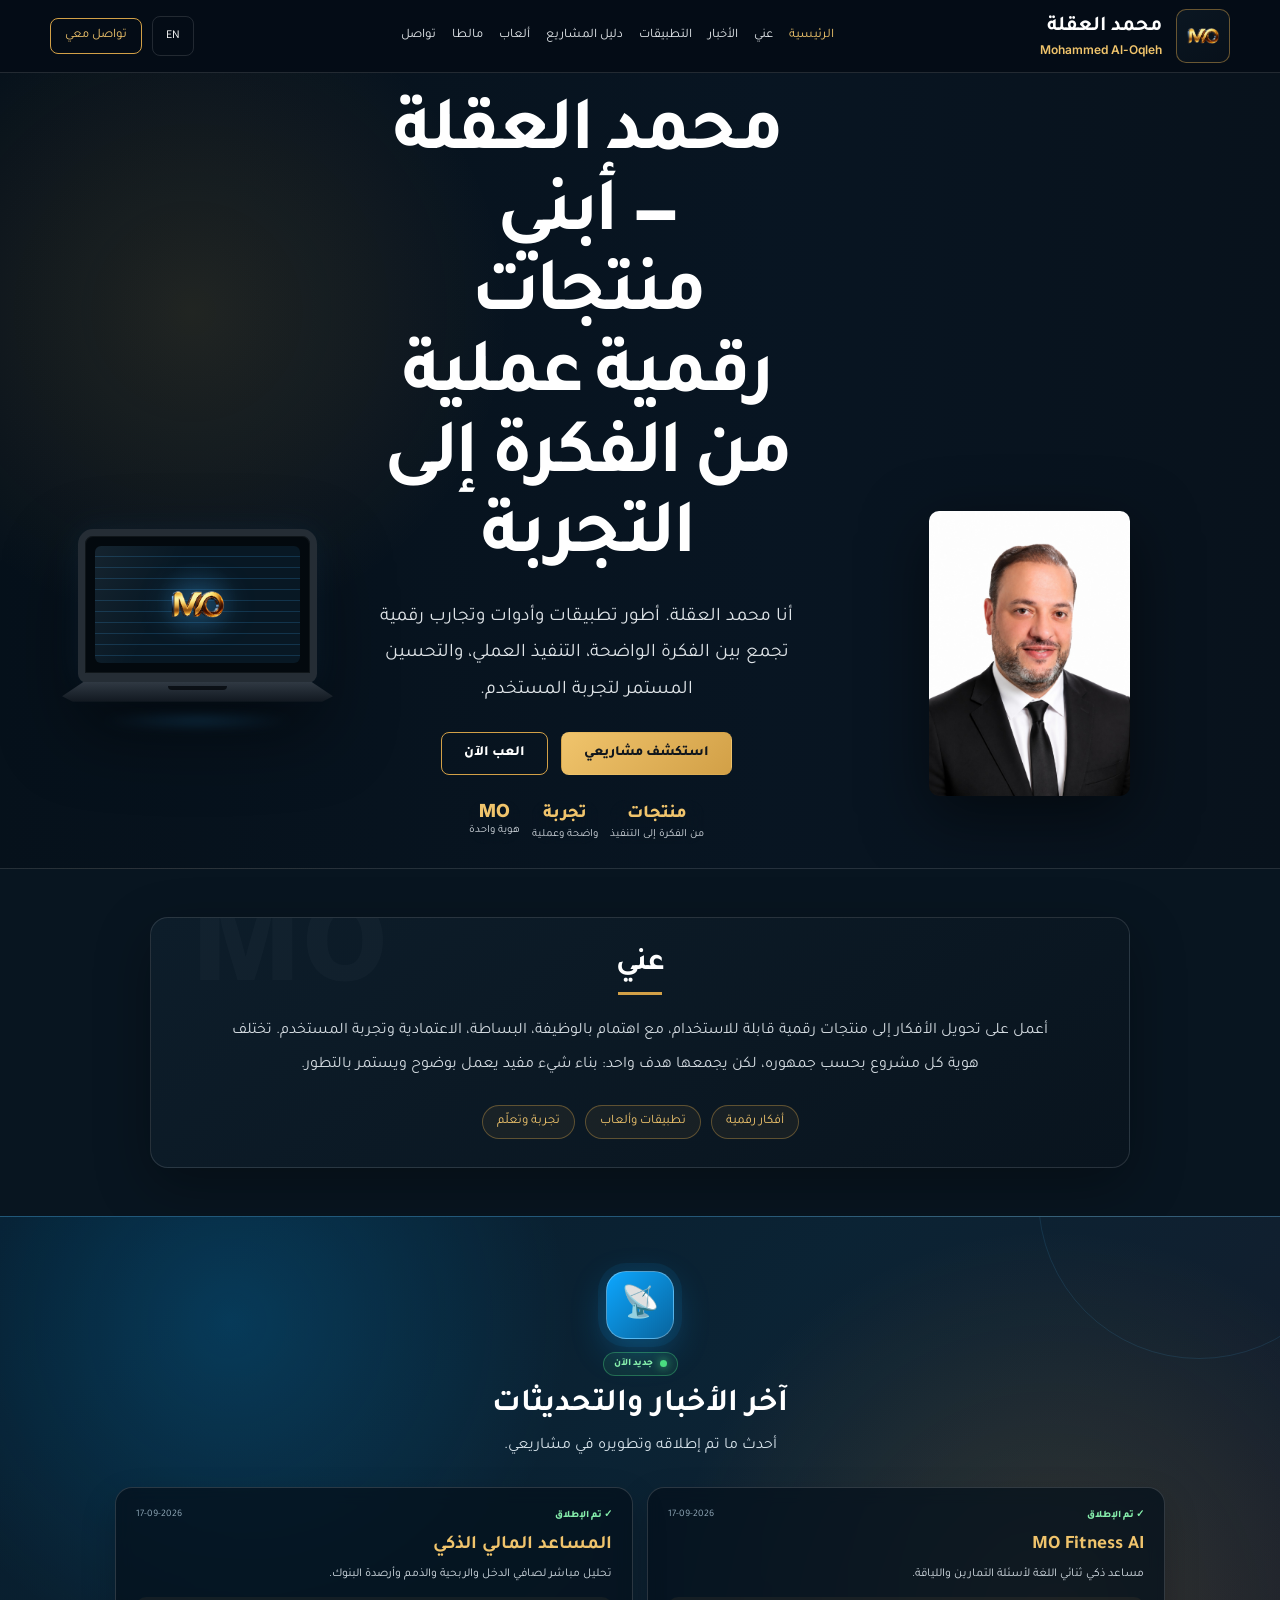
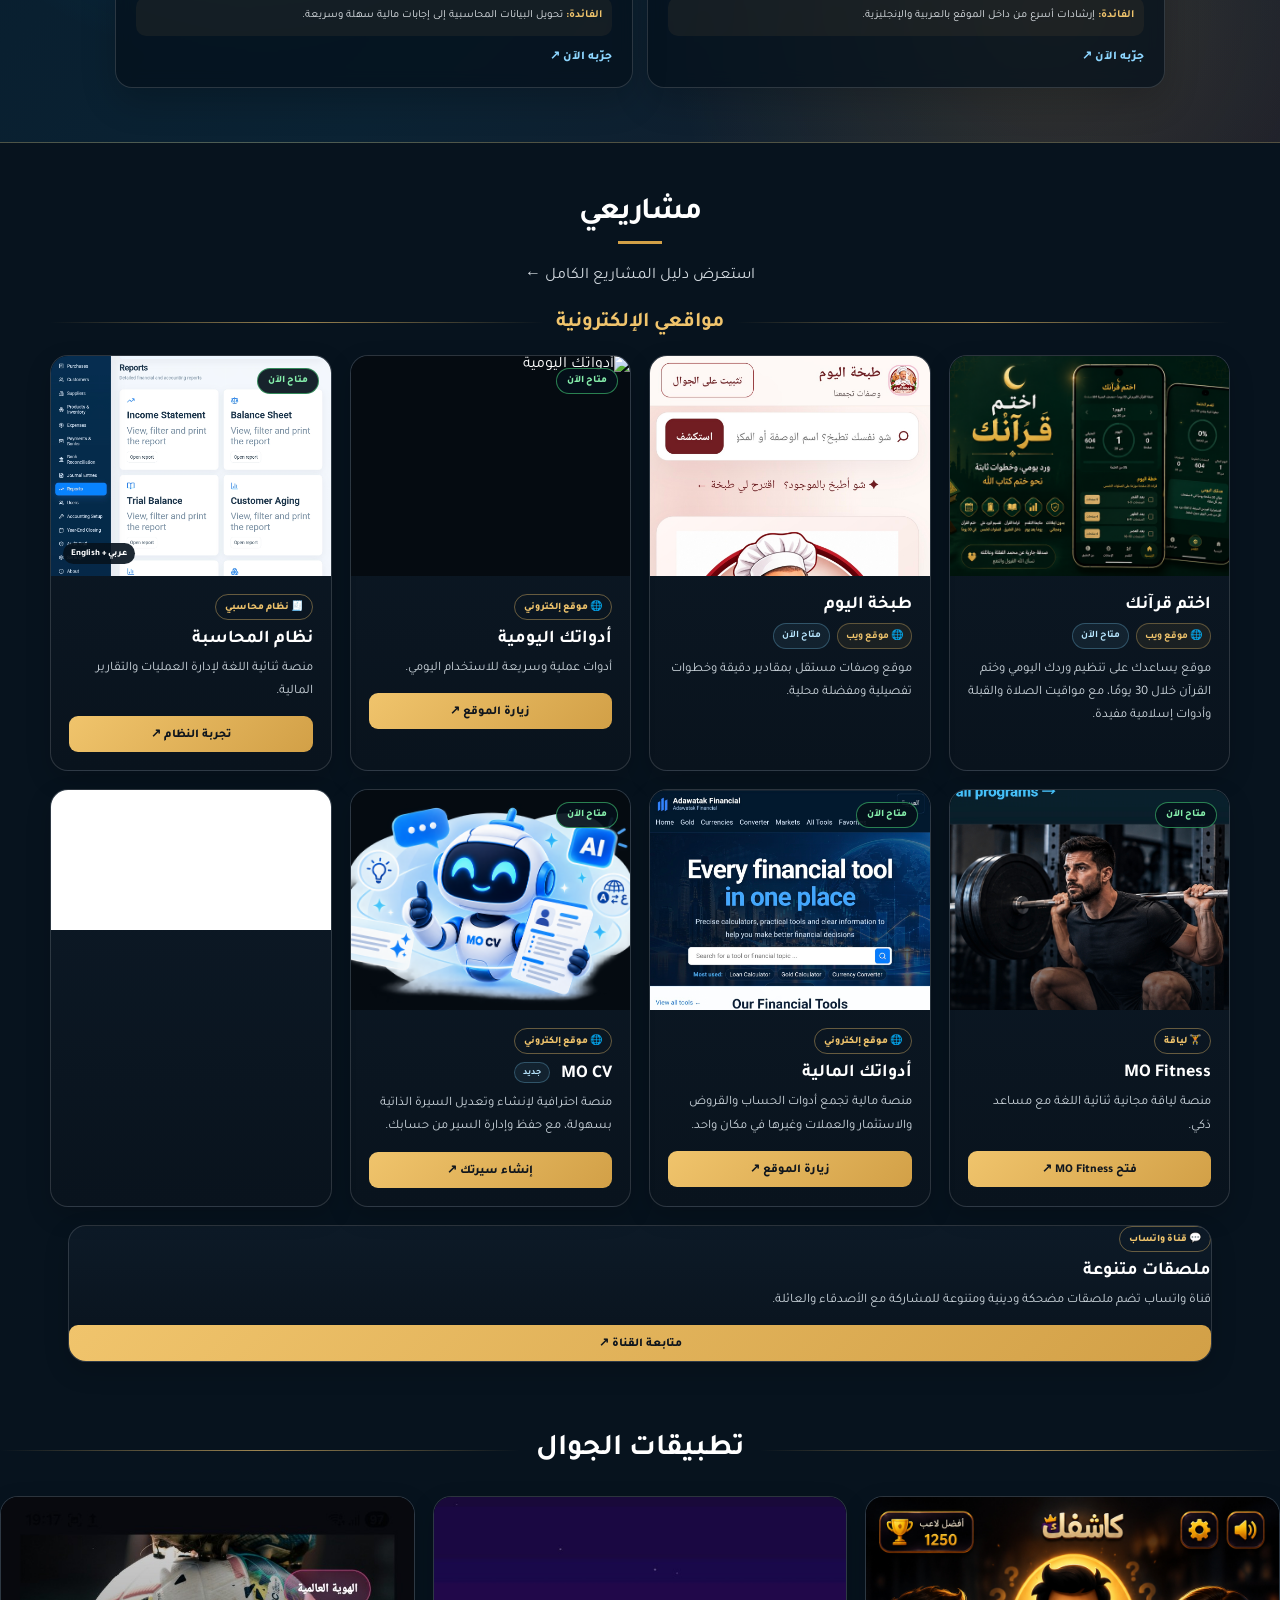
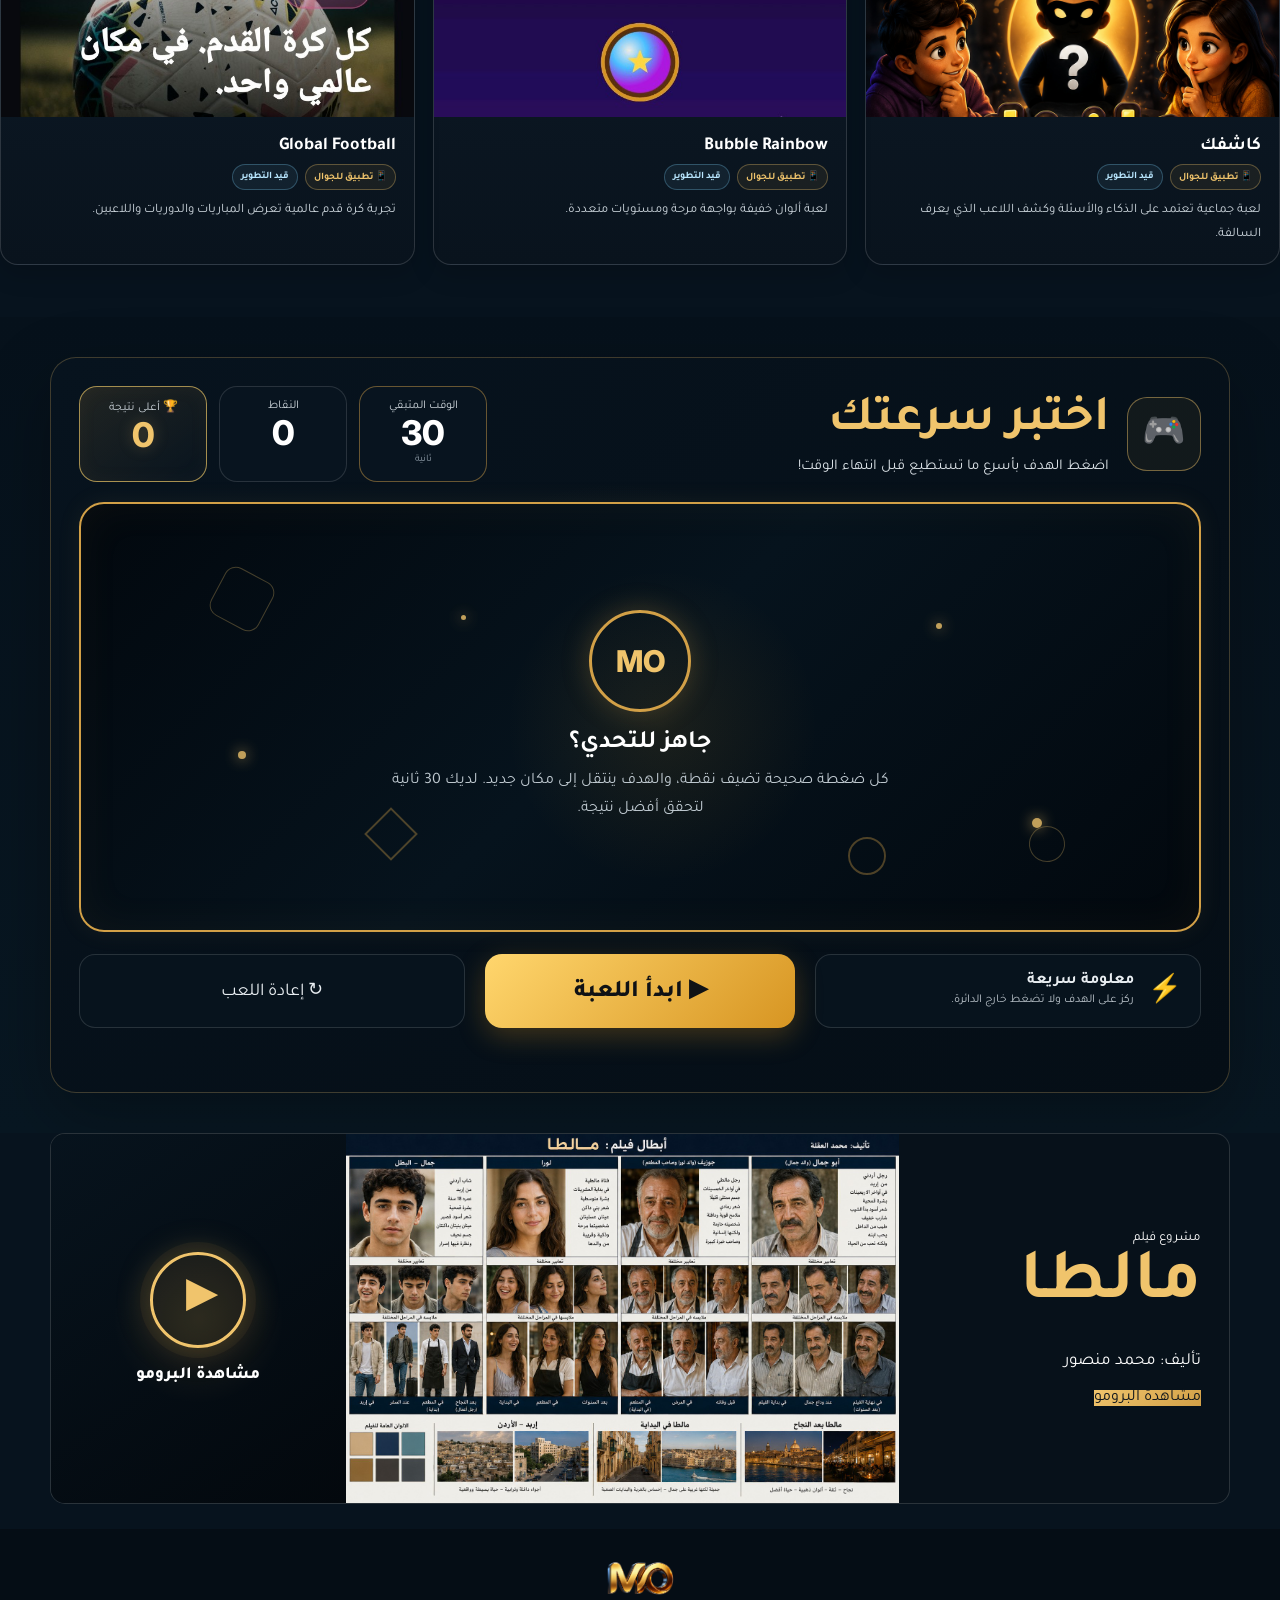
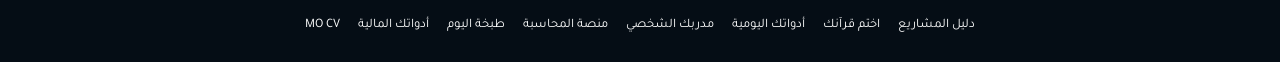
==== commit 467b6ffe: "Show WhatsApp ad artwork fully on mobile" ====
--- a/index.html
+++ b/index.html
@@ -34,7 +34,7 @@
 .hero{overflow:hidden;background:radial-gradient(circle at 15% 30%,rgba(210,160,71,.13),transparent 26%),linear-gradient(90deg,#06111b,#081522 60%,#08121c);border-bottom:1px solid var(--line)}.hero-grid{min-height:490px;display:grid;grid-template-columns:34% 41% 25%;align-items:end}.portrait-wrap{height:430px;display:flex;align-items:center;justify-content:center;padding:34px 18px}.portrait{height:auto;max-height:285px;width:auto;max-width:66%;object-fit:contain;object-position:center;filter:drop-shadow(0 20px 32px rgba(0,0,0,.5));border-radius:10px}.hero-copy{align-self:center;text-align:center;padding:24px 34px}.hero-copy h1{font-size:clamp(34px,3.6vw,54px);line-height:1.28;margin:0 0 14px}.hero-copy h1 b{display:block;color:var(--gold2)}.hero-copy p{font-size:16px;line-height:2;color:#dfe4e8}.hero-actions{display:flex;gap:13px;justify-content:center;flex-wrap:wrap;margin-top:23px}.btn{display:inline-flex;align-items:center;justify-content:center;border-radius:8px;padding:12px 22px;font-weight:800;font-size:14px;border:1px solid transparent;cursor:pointer}.btn-gold{background:linear-gradient(135deg,var(--gold2),var(--gold));color:#10161d}.btn-outline{border-color:var(--gold);color:#fff}.stats{display:flex;justify-content:center;gap:42px;flex-wrap:wrap;margin-top:25px}.stat strong{font:800 18px Inter,Tajawal,sans-serif;display:block;color:var(--gold2)}.stat span{font-size:11px;color:#d4dae0}
 .workspace{height:490px;display:flex;align-items:center;justify-content:center;padding:46px 12px 34px}.laptop-scene{width:100%;max-width:360px;position:relative;filter:drop-shadow(0 28px 38px rgba(0,0,0,.48))}.laptop{position:relative;width:88%;aspect-ratio:1.55/1;margin:0 auto;border:7px solid #252d35;border-bottom-width:10px;border-radius:15px 15px 9px 9px;background:#03090e;padding:10px;box-shadow:inset 0 0 0 1px rgba(255,255,255,.05),0 0 30px rgba(49,139,205,.10)}.laptop-screen{width:100%;height:100%;border-radius:6px;display:flex;align-items:center;justify-content:center;position:relative;overflow:hidden;background:radial-gradient(circle at 50% 48%,rgba(54,158,229,.16),transparent 34%),repeating-linear-gradient(180deg,#081824 0 10px,#12344c 10px 11px)}.laptop-screen:before{content:"";position:absolute;inset:0;background:linear-gradient(115deg,rgba(255,255,255,.05),transparent 36%);pointer-events:none}.laptop-screen img{width:43%;height:auto;object-fit:contain;position:relative;z-index:1;filter:drop-shadow(0 0 16px rgba(75,181,255,.42))}.laptop-base{width:100%;height:20px;margin:-1px auto 0;background:linear-gradient(180deg,#303943,#111820);clip-path:polygon(8% 0,92% 0,100% 72%,96% 100%,4% 100%,0 72%);position:relative}.laptop-base:after{content:"";position:absolute;left:39%;right:39%;top:4px;height:4px;border-radius:0 0 8px 8px;background:#080d12;opacity:.9}.laptop-glow{width:74%;height:18px;margin:10px auto 0;border-radius:50%;background:radial-gradient(ellipse,rgba(46,154,225,.20),transparent 68%);filter:blur(5px)}
 .about{padding:55px 0;background:#081520}.about-card{max-width:980px;margin:auto;text-align:center;background:linear-gradient(145deg,#0d1d2a,#09141e);border:1px solid var(--line);border-radius:18px;padding:34px 42px;box-shadow:var(--shadow)}.section-title{text-align:center;font-size:31px;margin:0 0 20px}.section-title:after{content:"";display:block;width:44px;height:3px;background:var(--gold);margin:9px auto}.about-card p{margin:0 auto;color:#d3dae0;font-size:16px;line-height:2.1;max-width:820px}.about-tags{display:flex;justify-content:center;gap:10px;flex-wrap:wrap;margin-top:22px}.about-tags span{border:1px solid rgba(210,160,71,.38);background:rgba(210,160,71,.07);color:var(--gold2);padding:8px 14px;border-radius:30px;font-size:13px}
-.apps{padding:35px 0 38px;background:#07131e}.apps-grid{display:grid;grid-template-columns:repeat(auto-fit,minmax(185px,1fr));gap:12px}.app-card{background:linear-gradient(180deg,#0d1a27,#09131d);border:1px solid rgba(255,255,255,.14);border-radius:15px;overflow:hidden;box-shadow:0 9px 25px rgba(0,0,0,.17)}.app-img{height:255px;background:#050b11;overflow:hidden}.app-img img{width:100%;height:100%;object-fit:cover;object-position:top}.app-info{padding:15px 14px 16px}.app-badges{display:flex;gap:7px;flex-wrap:wrap;margin:0 0 9px}.app-badge{display:inline-flex;align-items:center;gap:5px;border:1px solid rgba(240,196,108,.32);background:rgba(210,160,71,.08);color:var(--gold2);padding:5px 8px;border-radius:20px;font-size:10px;font-weight:700}.app-badge.status{border-color:rgba(125,211,252,.28);background:rgba(125,211,252,.07);color:#b9e7ff}.app-info h3{font-size:19px;margin:0 0 7px}.app-info p{font-size:12px;line-height:1.75;color:#c7d0d7;margin:0}
+.apps{padding:35px 0 38px;background:#07131e}.apps-grid{display:grid;grid-template-columns:repeat(auto-fit,minmax(185px,1fr));gap:12px}.app-card{background:linear-gradient(180deg,#0d1a27,#09131d);border:1px solid rgba(255,255,255,.14);border-radius:15px;overflow:hidden;box-shadow:0 9px 25px rgba(0,0,0,.17)}.app-img{height:255px;background:#050b11;overflow:hidden}.app-img img{width:100%;height:100%;object-fit:cover;object-position:top}.whatsapp-sticker-card .app-img{height:auto;aspect-ratio:2/1;background:#fff}.whatsapp-sticker-card .app-img img{height:100%;object-fit:contain;object-position:center}.app-info{padding:15px 14px 16px}.app-badges{display:flex;gap:7px;flex-wrap:wrap;margin:0 0 9px}.app-badge{display:inline-flex;align-items:center;gap:5px;border:1px solid rgba(240,196,108,.32);background:rgba(210,160,71,.08);color:var(--gold2);padding:5px 8px;border-radius:20px;font-size:10px;font-weight:700}.app-badge.status{border-color:rgba(125,211,252,.28);background:rgba(125,211,252,.07);color:#b9e7ff}.app-info h3{font-size:19px;margin:0 0 7px}.app-info p{font-size:12px;line-height:1.75;color:#c7d0d7;margin:0}
 .game{padding:46px 0;background:linear-gradient(180deg,#06111b,#081722)}.game-shell{border:1px solid rgba(240,196,108,.24);border-radius:26px;background:radial-gradient(circle at 48% 48%,rgba(210,160,71,.07),transparent 32%),linear-gradient(145deg,#07131e,#050e16);padding:28px;box-shadow:0 24px 70px rgba(0,0,0,.28)}.game-head{display:grid;grid-template-columns:1fr auto;gap:24px;align-items:center;margin-bottom:20px}.game-title{display:flex;align-items:center;gap:18px}.game-icon{width:74px;height:74px;border:1px solid rgba(240,196,108,.45);border-radius:20px;display:grid;place-items:center;font-size:35px;color:var(--gold2);background:rgba(210,160,71,.06)}.game-title h2{font-size:clamp(30px,4vw,50px);margin:0;color:var(--gold2)}.game-title p{margin:6px 0 0;color:#dbe2e7;font-size:15px}.game-stats{display:grid;grid-template-columns:repeat(3,128px);gap:12px}.game-stat{border:1px solid rgba(255,255,255,.13);border-radius:18px;padding:12px 10px;text-align:center;background:#08141f}.game-stat:first-child{border-color:rgba(210,160,71,.48)}.game-stat.high-score{border-color:rgba(255,214,109,.62);background:linear-gradient(145deg,rgba(210,160,71,.13),#08141f);box-shadow:inset 0 0 20px rgba(210,160,71,.05)}.game-stat.high-score strong{color:var(--gold2);text-shadow:0 0 15px rgba(240,196,108,.25)}.game-stat span{display:block;font-size:12px;color:#c9d1d7}.game-stat strong{display:block;margin-top:3px;font:800 34px/1 Inter,Tajawal,sans-serif;color:#fff}.game-stat small{font-size:10px;color:#8e9ba6}.arena{position:relative;height:430px;border:2px solid var(--gold);border-radius:25px;overflow:hidden;background:radial-gradient(circle at 52% 52%,rgba(215,149,27,.10),transparent 25%),linear-gradient(135deg,#02080e,#06131d 48%,#02080e);box-shadow:inset 0 0 44px rgba(210,160,71,.06),0 0 25px rgba(210,160,71,.08);touch-action:manipulation;transition:.25s}.arena.danger{border-color:#ff7c56;box-shadow:inset 0 0 50px rgba(255,92,48,.12),0 0 34px rgba(255,92,48,.22);animation:dangerPulse .7s ease-in-out infinite alternate}.arena:before,.arena:after{content:"";position:absolute;border:1px solid rgba(240,196,108,.28);transform:rotate(28deg)}.arena:before{width:52px;height:52px;left:12%;top:16%;border-radius:12px}.arena:after{width:34px;height:34px;right:12%;bottom:16%;border-radius:50%}.particle{position:absolute;width:8px;height:8px;border-radius:50%;background:var(--gold2);box-shadow:0 0 14px var(--gold2);opacity:.8}.p1{left:14%;top:58%}.p2{left:34%;top:26%;width:5px;height:5px}.p3{right:23%;top:28%;width:6px;height:6px}.p4{right:14%;bottom:24%;width:10px;height:10px}.shape{position:absolute;width:38px;height:38px;border:2px solid rgba(210,160,71,.65);opacity:.55}.s1{left:26%;bottom:18%;transform:rotate(45deg)}.s2{right:28%;bottom:13%;border-radius:50%}.game-target{position:absolute;width:96px;height:96px;border-radius:50%;border:4px solid #ffd66d;background:radial-gradient(circle,#2d210d 0,#0b0c0d 66%);color:#ffe39a;font:800 28px/1 Inter,sans-serif;display:none;place-items:center;cursor:pointer;box-shadow:0 0 0 8px rgba(210,160,71,.12),0 0 32px rgba(255,190,57,.75);transition:transform .09s ease,box-shadow .12s ease}.game-target:active{transform:scale(.88)}.game-target.hit{animation:targetHit .18s ease-out}.game-ready{position:absolute;inset:0;display:flex;flex-direction:column;align-items:center;justify-content:center;text-align:center;padding:25px}.game-ready .ready-mark{width:102px;height:102px;border-radius:50%;display:grid;place-items:center;border:3px solid var(--gold);color:var(--gold2);font:800 30px Inter,sans-serif;box-shadow:0 0 28px rgba(210,160,71,.26);margin-bottom:17px}.game-ready h3{font-size:25px;margin:0 0 8px}.game-ready p{color:#bfc9d0;margin:0;max-width:520px;line-height:1.8}.game-controls{display:grid;grid-template-columns:1fr auto 1fr;align-items:center;gap:20px;margin-top:22px}.game-tip,.reset-game{border:1px solid rgba(255,255,255,.13);border-radius:16px;background:#07131d;color:#e8edf1;min-height:74px}.game-tip{padding:14px 18px;display:flex;align-items:center;gap:14px}.game-tip b{color:var(--gold2);font-size:27px}.game-tip strong{display:block}.game-tip span{font-size:12px;color:#b8c1c8}.start-game{border:0;border-radius:17px;min-width:310px;min-height:74px;padding:0 38px;background:linear-gradient(135deg,#ffd66d,#d79522);color:#101215;font-size:24px;font-weight:800;cursor:pointer;box-shadow:0 8px 28px rgba(215,149,34,.28)}.reset-game{padding:0 28px;font-size:18px;cursor:pointer}.game-message{text-align:center;margin-top:12px;min-height:24px;color:var(--gold2);font-weight:700;transition:.15s}.game-message.flash{transform:scale(1.04);text-shadow:0 0 16px rgba(240,196,108,.55)}
 @keyframes targetHit{0%{transform:scale(1)}45%{transform:scale(.78);box-shadow:0 0 0 14px rgba(255,214,109,.18),0 0 48px rgba(255,190,57,.95)}100%{transform:scale(1)}}@keyframes dangerPulse{from{filter:saturate(1)}to{filter:saturate(1.35)}}
 .film{padding:0 0 25px;background:#07131e}.film-panel{display:grid;grid-template-columns:28% 47% 25%;border:1px solid rgba(255,255,255,.14);border-radius:15px;overflow:hidden;background:#07111a;min-height:275px}.film-title{padding:32px 28px;display:flex;flex-direction:column;justify-content:center}.film-title h2{font-size:72px;line-height:1;margin:4px 0 12px;color:var(--gold2)}.film-title p{font-size:17px}.film-actions a{padding:10px 14px;border-radius:7px;font-size:12px}.cast{overflow:hidden;background:#0c151d}.cast img{width:100%;height:100%;object-fit:cover}.video-card{position:relative;border:0;width:100%;min-height:275px;background:radial-gradient(circle at 50% 50%,rgba(210,160,71,.12),transparent 36%),linear-gradient(145deg,#07131d,#03080d);display:flex;flex-direction:column;align-items:center;justify-content:center;gap:18px;cursor:pointer;color:var(--gold2)}.video-card:hover .video-icon{transform:scale(1.06)}.video-card:focus-visible{outline:2px solid var(--gold2);outline-offset:-4px}.video-icon{width:96px;height:96px;border-radius:50%;display:grid;place-items:center;border:3px solid var(--gold2);background:rgba(210,160,71,.08);font-size:42px;line-height:1;padding-left:7px;box-shadow:0 0 0 10px rgba(210,160,71,.06),0 0 34px rgba(210,160,71,.26);transition:.2s}.video-label{font-size:17px;font-weight:800;color:#fff;letter-spacing:.1px}.footer{background:#050d15;padding:0 0 18px}.footer-strip{border:1px solid rgba(255,255,255,.14);border-radius:13px;min-height:76px;display:flex;align-items:center;justify-content:space-between;padding:15px 28px;gap:20px}.feature-row{display:flex;gap:35px;flex-wrap:wrap}.feature{font-size:12px}.contact-row{display:grid;grid-template-columns:auto auto;align-items:center;justify-content:center;gap:10px 14px;text-align:center}.contact-row>a{max-width:100%;overflow-wrap:anywhere}.contact-row>a:first-child{grid-column:1/-1}.contact-row .wa{grid-column:2;grid-row:2}.wa{width:34px;height:34px;border-radius:50%;display:grid;place-items:center;background:#20bd58}.modal{position:fixed;inset:0;background:rgba(0,0,0,.88);z-index:100;display:none;align-items:center;justify-content:center;padding:22px}.modal.open{display:flex}.modal-card{width:min(1080px,100%);max-height:92vh;overflow:auto;background:#0b1722;border:1px solid rgba(255,255,255,.15);border-radius:18px;box-shadow:var(--shadow);padding:20px}.modal-top{display:flex;justify-content:space-between;align-items:center;margin-bottom:16px}.modal-top h3{margin:0;font-size:25px}.close{border:1px solid var(--line);background:#0d1b28;color:#fff;border-radius:8px;width:42px;height:42px;cursor:pointer}.video-wrap video{display:block;width:100%;max-height:75vh;border-radius:12px;background:#000}
@@ -112,7 +112,7 @@
 <a class="app-card" href="https://moqleh.github.io/mo-fitness/" target="_blank" rel="noopener noreferrer"><div class="app-img"><span class="site-live-badge" data-ar="متاح الآن" data-en="LIVE">متاح الآن</span><img src="assets/img/MO FITNESS.jpg?v=79e75b83" alt="MO Fitness" loading="lazy" style="object-position:center 42%;transform:scale(1.28);transform-origin:center center;"></div><div class="app-info"><span class="site-type" data-ar="🏋️ لياقة" data-en="🏋️ Fitness">🏋️ لياقة</span><h3>MO Fitness</h3><p data-ar="منصة لياقة مجانية ثنائية اللغة مع مساعد ذكي." data-en="A free bilingual fitness platform with an AI assistant.">منصة لياقة مجانية ثنائية اللغة مع مساعد ذكي.</p><span class="site-cta" data-ar="فتح MO Fitness ↗" data-en="Open MO Fitness ↗">فتح MO Fitness ↗</span></div></a>
 <a class="app-card" href="https://moqleh.github.io/adawatak-financial/ar/" target="_blank" rel="noopener noreferrer"><div class="app-img"><span class="site-live-badge" data-ar="متاح الآن" data-en="LIVE">متاح الآن</span><img src="assets/img/Ftools.jpg?v=76e59feb" alt="أدواتك المالية" loading="lazy"></div><div class="app-info"><span class="site-type" data-ar="🌐 موقع إلكتروني" data-en="🌐 Website">🌐 موقع إلكتروني</span><h3 data-ar="أدواتك المالية" data-en="Financial Tools">أدواتك المالية</h3><p data-ar="منصة مالية تجمع أدوات الحساب والقروض والاستثمار والعملات وغيرها في مكان واحد." data-en="A financial platform bringing calculators, loans, investments, currencies and more together in one place.">منصة مالية تجمع أدوات الحساب والقروض والاستثمار والعملات وغيرها في مكان واحد.</p><span class="site-cta" data-ar="زيارة الموقع ↗" data-en="Visit website ↗">زيارة الموقع ↗</span></div></a>
 <a class="app-card" href="https://moqleh.github.io/mo-cv/" target="_blank" rel="noopener noreferrer"><div class="app-img"><span class="site-live-badge" data-ar="متاح الآن" data-en="LIVE">متاح الآن</span><img src="assets/img/09-ai-assistant.webp?v=b3a1f785" alt="MO CV AI Assistant" loading="lazy"></div><div class="app-info"><span class="site-type" data-ar="🌐 موقع إلكتروني" data-en="🌐 Website">🌐 موقع إلكتروني</span><h3>MO CV <span class="app-badge status" data-ar="جديد" data-en="NEW" style="vertical-align:middle;margin-inline-start:7px;font-size:9px;padding:4px 8px;">جديد</span></h3><p data-ar="منصة احترافية لإنشاء وتعديل السيرة الذاتية بسهولة، مع حفظ وإدارة السير من حسابك." data-en="A professional platform to create and edit CVs easily, with account-based resume saving and management.">منصة احترافية لإنشاء وتعديل السيرة الذاتية بسهولة، مع حفظ وإدارة السير من حسابك.</p><span class="site-cta" data-ar="إنشاء سيرتك ↗" data-en="Create your CV ↗">إنشاء سيرتك ↗</span></div></a>
-<a class="app-card" href="https://whatsapp.com/channel/0029Vb94n169mrGho0W9v63j" target="_blank" rel="noopener noreferrer" aria-label="قناة ملصقات متنوعة على واتساب"><div class="app-img"><img src="assets/img/whatsapp-stickers-cover.jpg?v=20261015" alt="ملصقات متنوعة على واتساب" loading="lazy" decoding="async"></div></div><div class="app-info"><span class="site-type" data-ar="💬 قناة واتساب" data-en="💬 WhatsApp Channel">💬 قناة واتساب</span><h3 data-ar="ملصقات متنوعة" data-en="Sticker Collection">ملصقات متنوعة <span class="app-badge status" data-ar="جديد" data-en="NEW">جديد</span></h3><p data-ar="قناة واتساب تضم ملصقات مضحكة ودينية ومتنوعة للمشاركة مع الأصدقاء والعائلة." data-en="A WhatsApp channel with funny, Islamic and assorted stickers to share with friends and family.">قناة واتساب تضم ملصقات مضحكة ودينية ومتنوعة للمشاركة مع الأصدقاء والعائلة.</p><span class="site-cta" data-ar="متابعة القناة ↗" data-en="Follow the channel ↗">متابعة القناة ↗</span></div></a>
+<a class="app-card whatsapp-sticker-card" href="https://whatsapp.com/channel/0029Vb94n169mrGho0W9v63j" target="_blank" rel="noopener noreferrer" aria-label="قناة ملصقات متنوعة على واتساب"><div class="app-img"><img src="assets/img/whatsapp-stickers-cover.jpg?v=20261015" alt="ملصقات متنوعة على واتساب" loading="lazy" decoding="async" style="width:100%;height:100%;object-fit:contain;object-position:center"></div></div><div class="app-info"><span class="site-type" data-ar="💬 قناة واتساب" data-en="💬 WhatsApp Channel">💬 قناة واتساب</span><h3 data-ar="ملصقات متنوعة" data-en="Sticker Collection">ملصقات متنوعة <span class="app-badge status" data-ar="جديد" data-en="NEW">جديد</span></h3><p data-ar="قناة واتساب تضم ملصقات مضحكة ودينية ومتنوعة للمشاركة مع الأصدقاء والعائلة." data-en="A WhatsApp channel with funny, Islamic and assorted stickers to share with friends and family.">قناة واتساب تضم ملصقات مضحكة ودينية ومتنوعة للمشاركة مع الأصدقاء والعائلة.</p><span class="site-cta" data-ar="متابعة القناة ↗" data-en="Follow the channel ↗">متابعة القناة ↗</span></div></a>
 </div>
 <div class="project-divider"><h3 data-ar="تطبيقات الجوال" data-en="Mobile Apps">تطبيقات الجوال</h3></div><div class="project-grid" id="mobileAppsGrid">
 <article class="app-card"><div class="app-img"><img src="assets/img/kashfak-home.jpg" alt="كاشفك" loading="lazy"></div><div class="app-info"><h3 data-ar="كاشفك" data-en="Kashfak">كاشفك</h3><div class="app-badges"><span class="app-badge" data-ar="📱 تطبيق للجوال" data-en="📱 Mobile App">📱 تطبيق للجوال</span><span class="app-badge status" data-ar="قيد التطوير" data-en="In Development">قيد التطوير</span></div><p data-ar="لعبة جماعية تعتمد على الذكاء والأسئلة وكشف اللاعب الذي يعرف السالفة." data-en="A fun group game based on questions, deduction and discovering who knows the secret.">لعبة جماعية تعتمد على الذكاء والأسئلة وكشف اللاعب الذي يعرف السالفة.</p></div></article>
